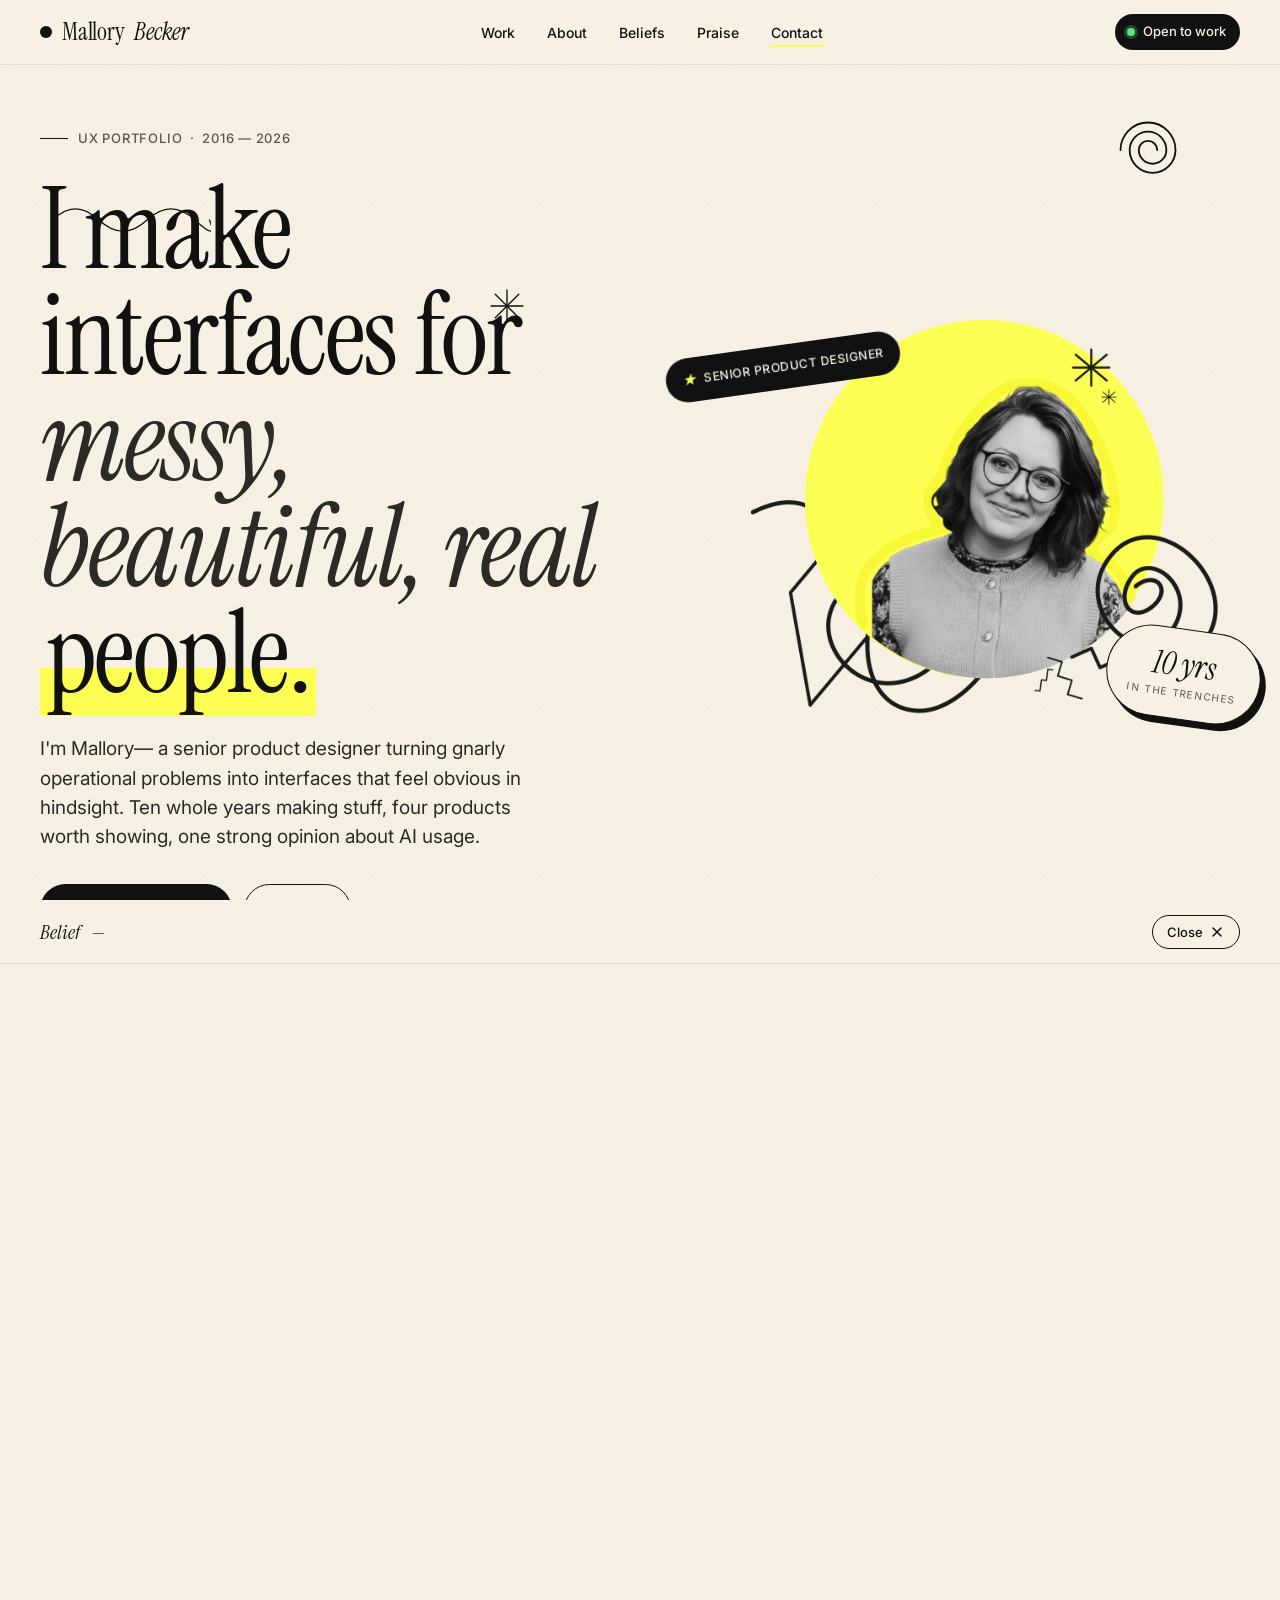
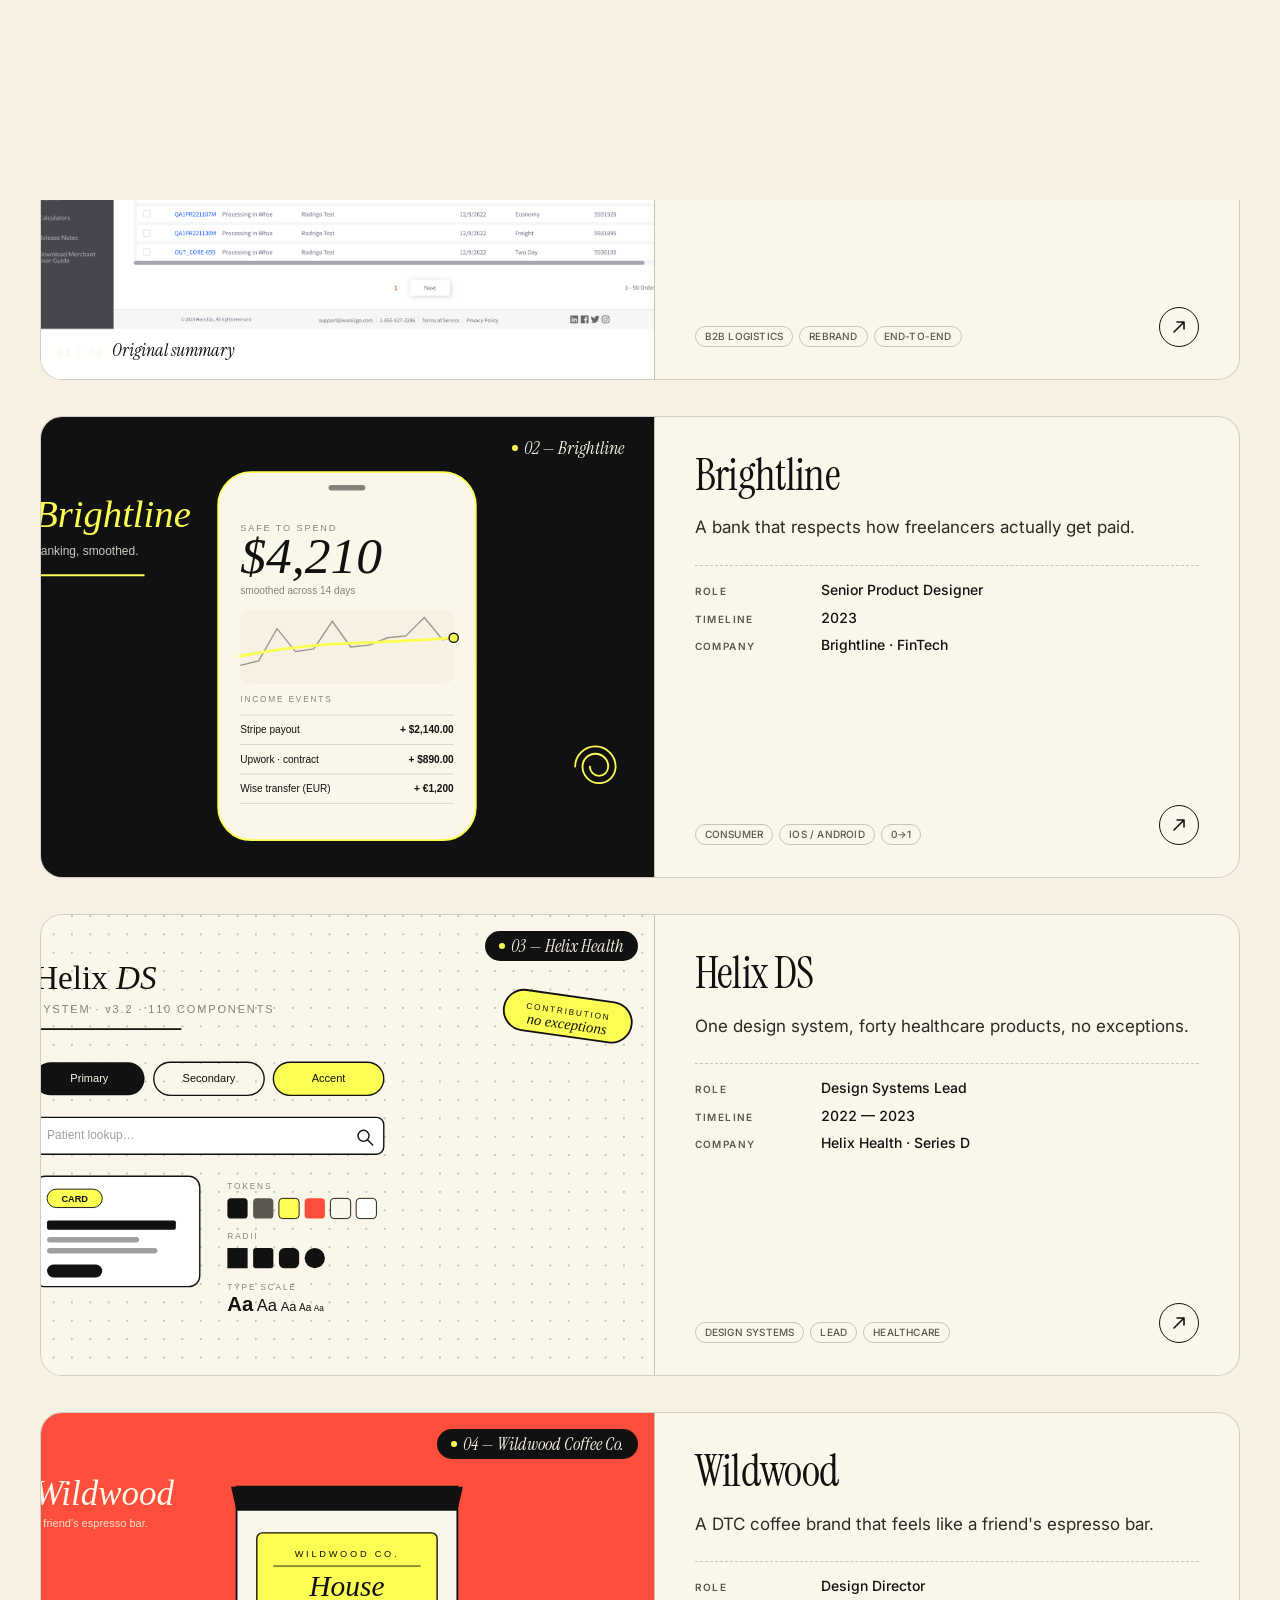
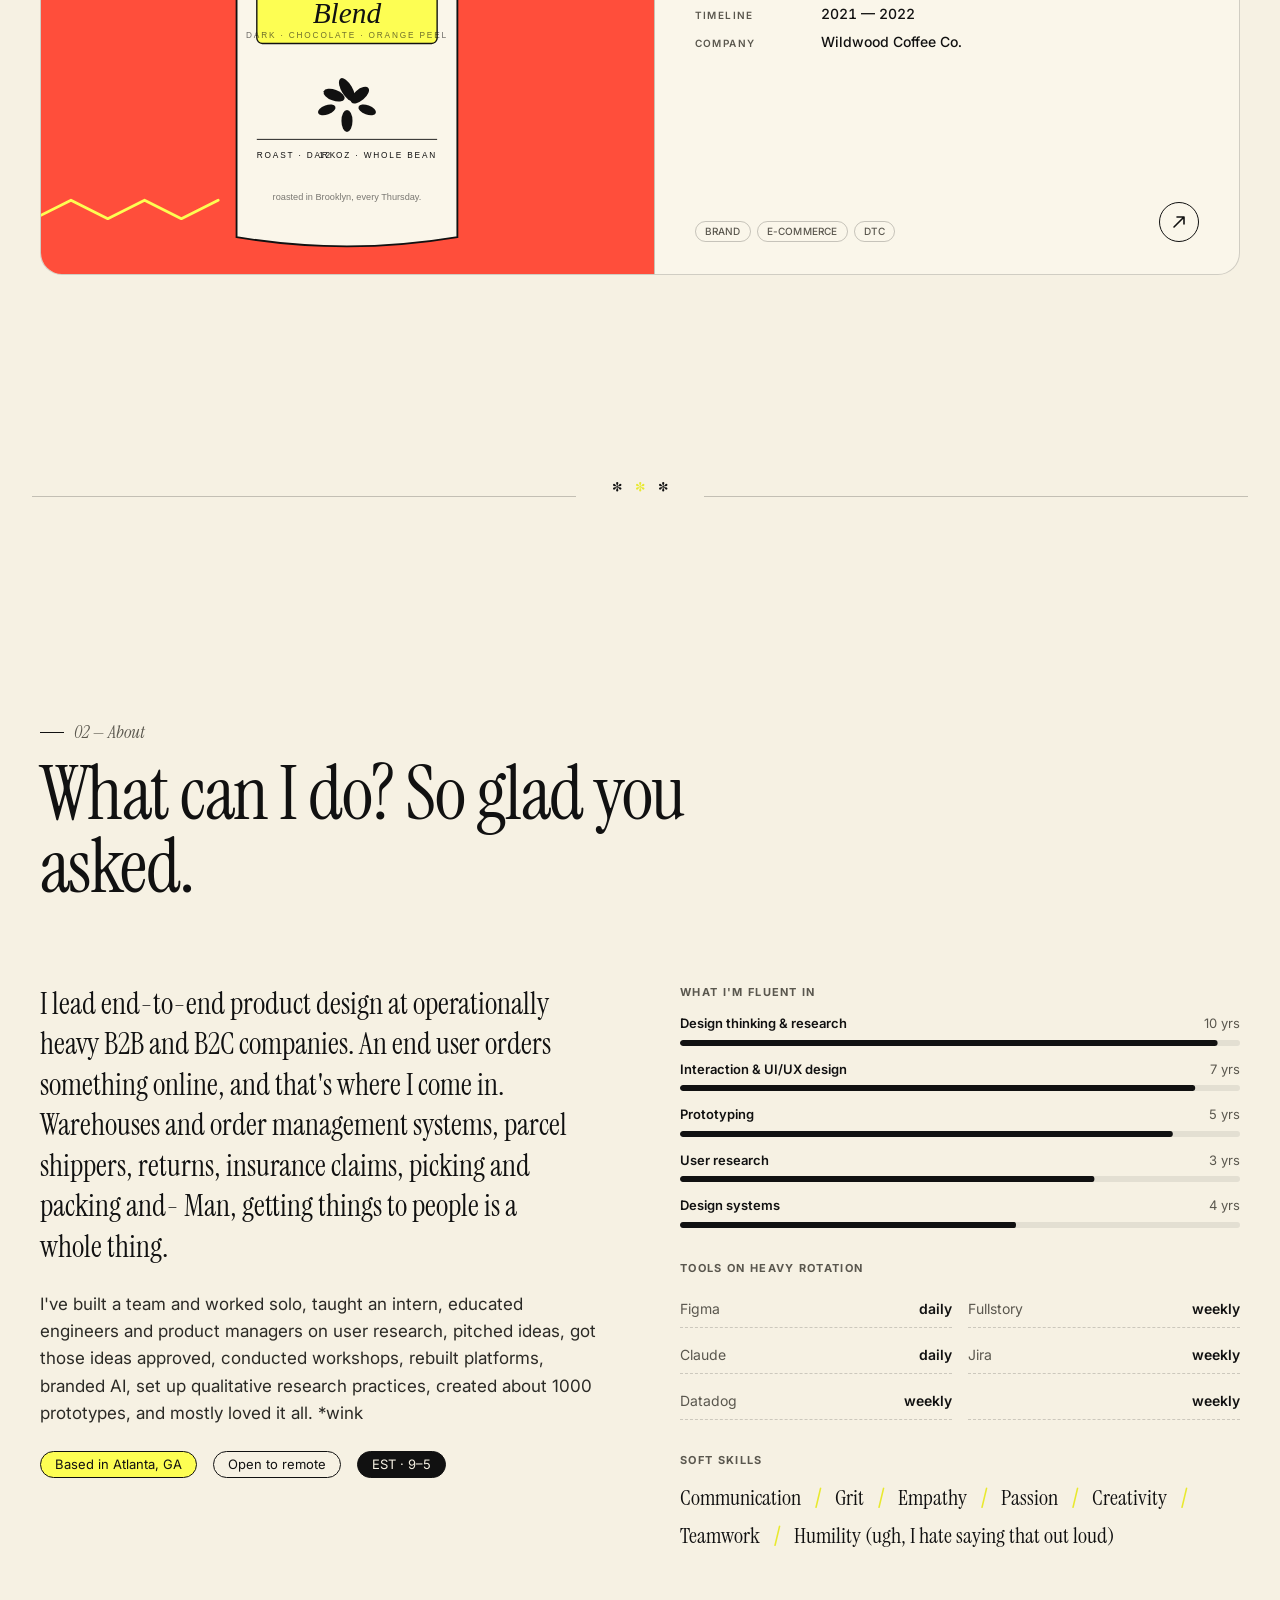
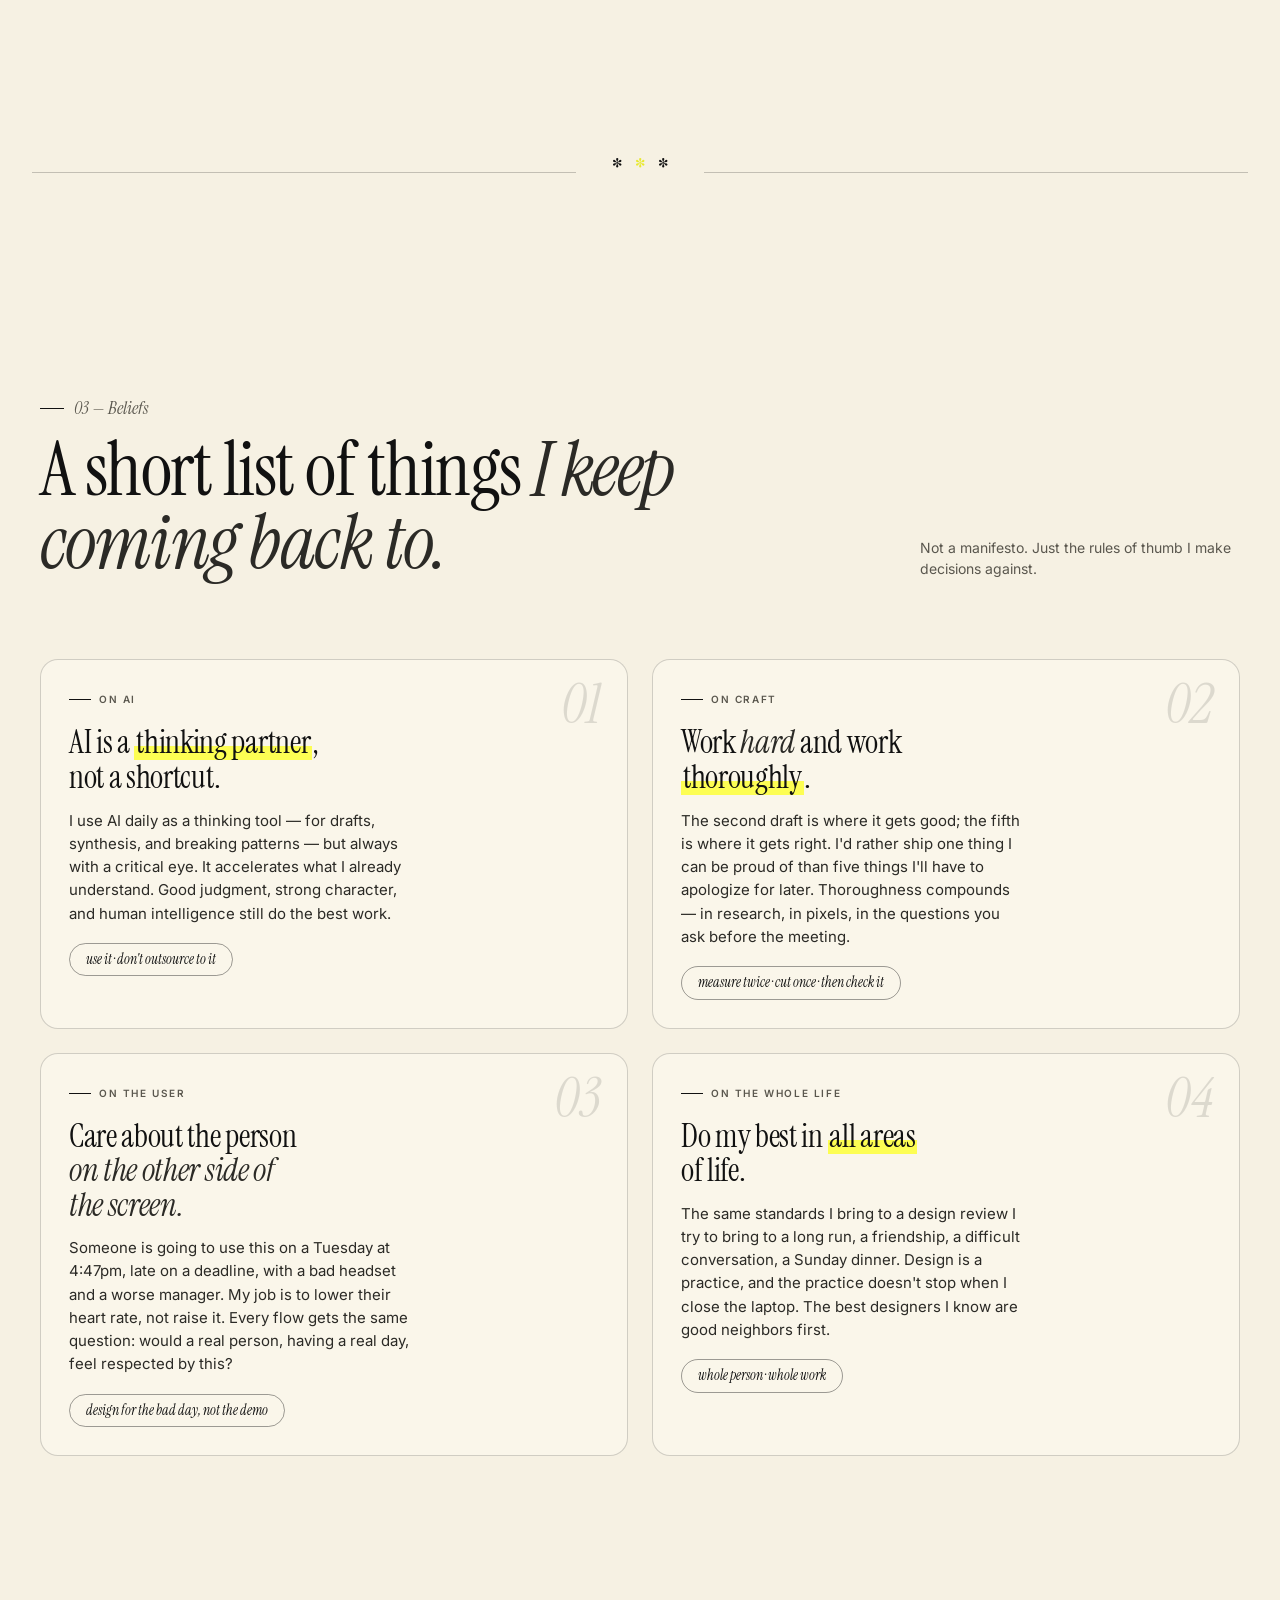
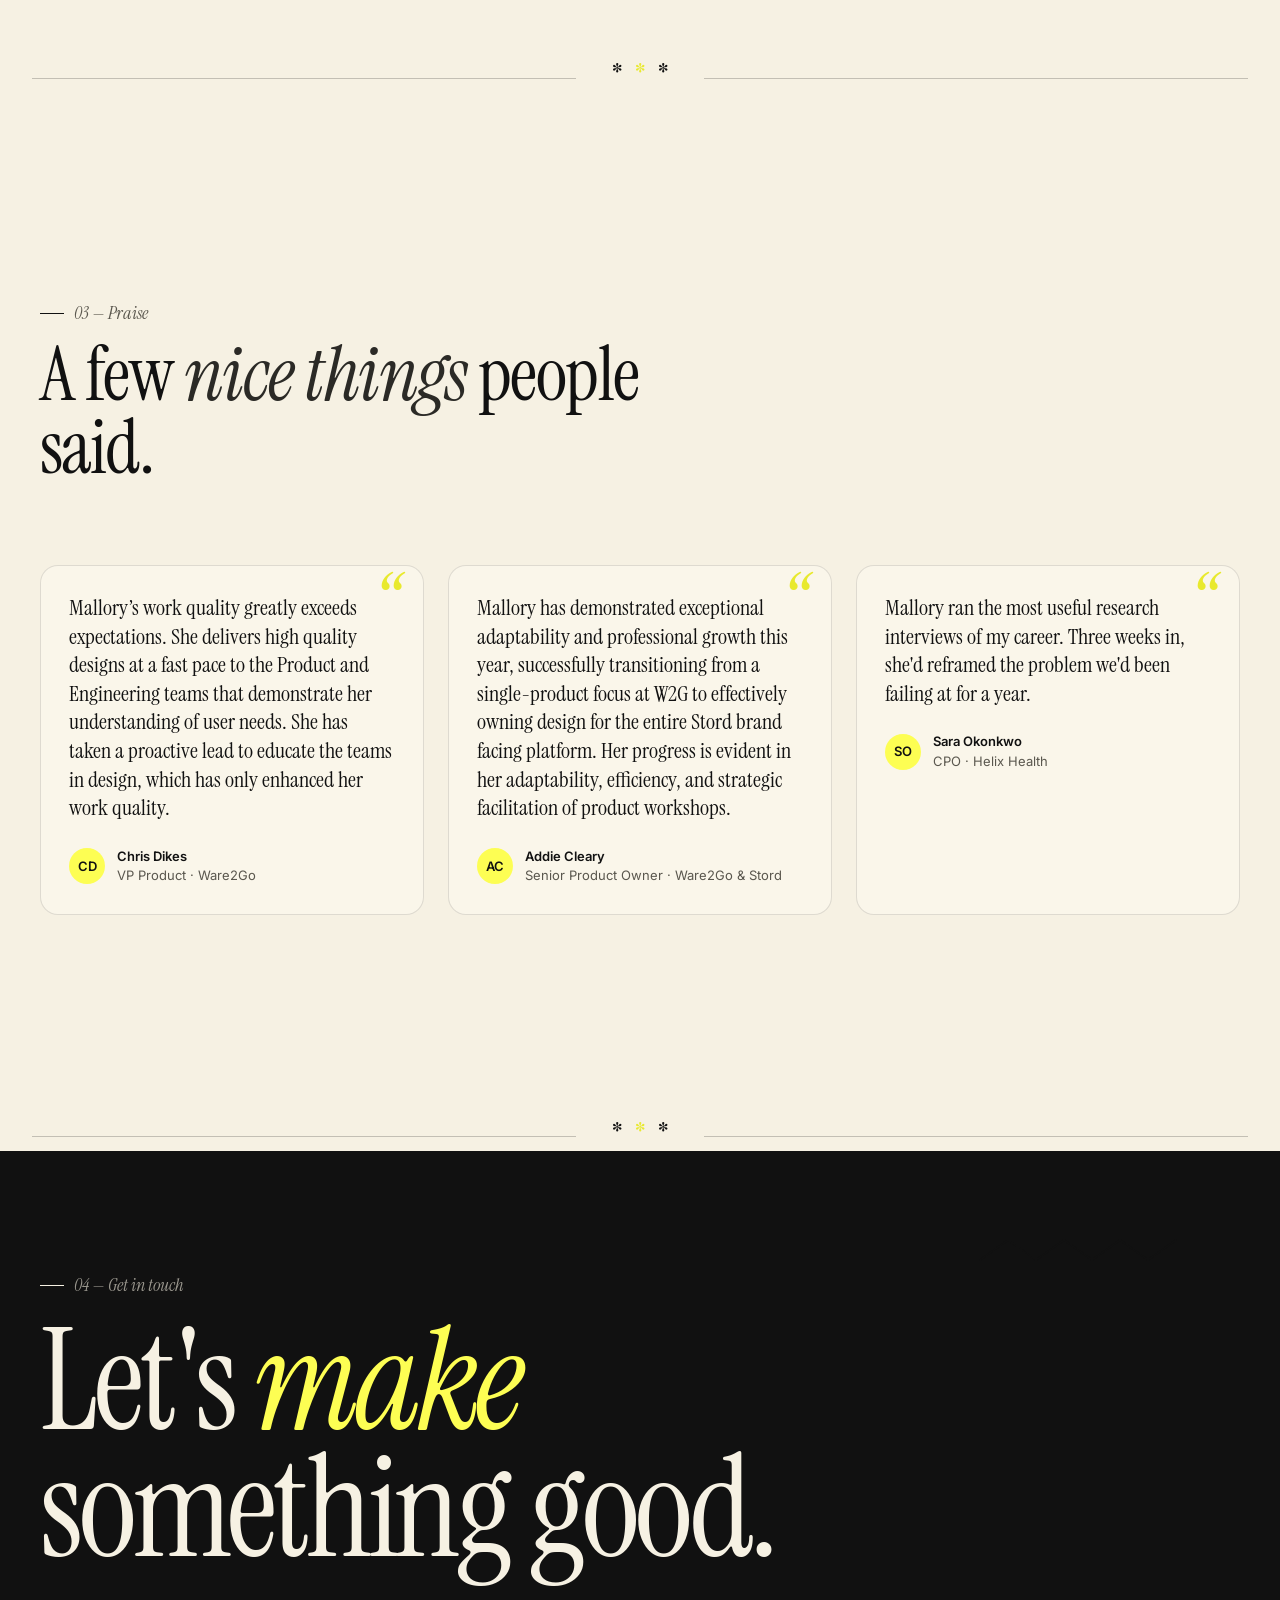
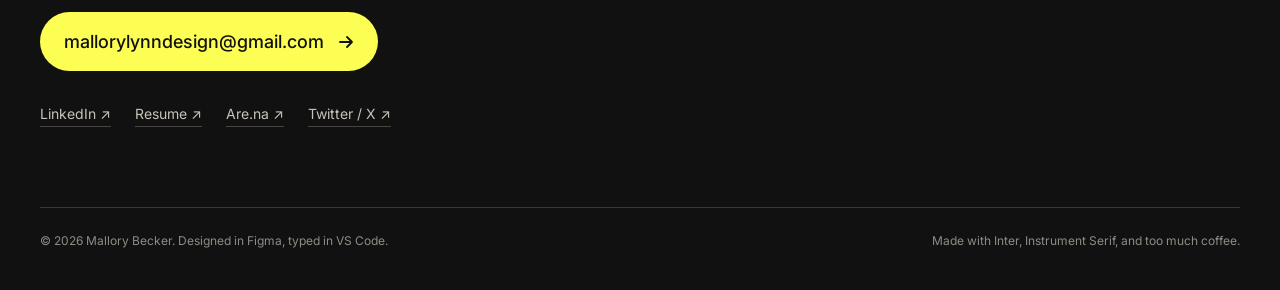
==== Portfolio.html @ 567e2c0f "Add files via upload" ====
<!doctype html>
<html lang="en">
<head>
<meta charset="utf-8" />
<title>Mallory Becker — Senior Product Designer</title>
<meta name="viewport" content="width=device-width, initial-scale=1" />
<link rel="preconnect" href="https://fonts.googleapis.com">
<link rel="preconnect" href="https://fonts.gstatic.com" crossorigin>
<link href="https://fonts.googleapis.com/css2?family=Inter:wght@400;500;600;700&family=Instrument+Serif:ital@0;1&display=swap" rel="stylesheet">
<style>
  :root {
    --ink: #111111;
    --ink-soft: #2b2a26;
    --paper: #f6f1e3;
    --paper-2: #efe9d7;
    --cream: #faf6ea;
    --rule: #1a1a1a;
    --muted: #5a574e;
    --muted-2: #8a8678;
    --pop: #FDFE53;        /* sunshine yellow from portrait */
    --pop-deep: #E8E92E;
    --accent-2: #FF4E3B;   /* tomato — used sparingly */
    --sans: "Inter", system-ui, sans-serif;
    --serif: "Instrument Serif", "Times New Roman", serif;
  }
  * { box-sizing: border-box; }
  html, body { margin: 0; padding: 0; }
  body {
    font-family: var(--sans);
    color: var(--ink);
    background: var(--paper);
    font-size: 16px;
    line-height: 1.5;
    -webkit-font-smoothing: antialiased;
    overflow-x: hidden;
  }
  a { color: inherit; }
  ::selection { background: var(--pop); color: var(--ink); }

  /* ---------- subtle paper grain so the cream doesn't feel flat ---------- */
  body::before {
    content: "";
    position: fixed; inset: 0;
    pointer-events: none;
    z-index: 1;
    opacity: 0.35;
    background-image:
      radial-gradient(rgba(0,0,0,0.04) 1px, transparent 1px),
      radial-gradient(rgba(0,0,0,0.03) 1px, transparent 1px);
    background-size: 3px 3px, 7px 7px;
    background-position: 0 0, 1px 1px;
    mix-blend-mode: multiply;
  }

  .wrap { max-width: 1280px; margin: 0 auto; padding: 0 40px; position: relative; z-index: 2; }
  @media (max-width: 720px) { .wrap { padding: 0 22px; } }

  /* ---------- top nav ---------- */
  .nav {
    position: sticky; top: 0; z-index: 50;
    backdrop-filter: blur(8px);
    -webkit-backdrop-filter: blur(8px);
    background: rgba(246, 241, 227, 0.78);
    border-bottom: 1px solid rgba(17,17,17,0.08);
  }
  .nav .row {
    display: flex; align-items: center; justify-content: space-between;
    height: 64px; gap: 24px;
  }
  .brand {
    font-family: var(--serif);
    font-weight: 400;
    font-size: 24px;
    line-height: 1;
    letter-spacing: -0.01em;
    display: flex; align-items: center; gap: 10px;
    text-decoration: none;
  }
  .brand .bullet {
    width: 12px; height: 12px; border-radius: 50%;
    background: var(--ink);
    display: inline-block;
  }
  .brand i { font-style: italic; color: var(--ink); }

  .nav ul {
    list-style: none; margin: 0; padding: 0;
    display: flex; gap: 28px; align-items: center;
  }
  .nav a.link {
    text-decoration: none;
    font-size: 14px;
    font-weight: 500;
    color: var(--ink);
    position: relative;
    padding: 4px 2px;
  }
  .nav a.link::after {
    content: ""; position: absolute; left: 0; right: 0; bottom: -2px; height: 2px;
    background: var(--pop); transform: scaleX(0); transform-origin: left;
    transition: transform .25s ease;
  }
  .nav a.link:hover::after, .nav a.link.active::after { transform: scaleX(1); }

  .avail {
    display: inline-flex; align-items: center; gap: 8px;
    font-size: 13px; font-weight: 500;
    background: var(--ink); color: var(--paper);
    border-radius: 999px;
    padding: 8px 14px 8px 12px;
    text-decoration: none;
    transition: background .2s;
  }
  .avail:hover { background: var(--accent-2); }
  .avail .dot {
    width: 8px; height: 8px; border-radius: 50%;
    background: #5BE584;
    box-shadow: 0 0 0 3px rgba(91,229,132,0.25);
    animation: pulse 2.4s ease-in-out infinite;
  }
  @keyframes pulse { 50% { box-shadow: 0 0 0 6px rgba(91,229,132,0.0); } }

  /* ---------- hero ---------- */
  .hero { padding: 56px 0 32px; position: relative; }
  .hero .eyebrow {
    font-size: 13px; font-weight: 500; letter-spacing: 0.06em; text-transform: uppercase;
    color: var(--muted); display: inline-flex; align-items: center; gap: 10px;
    margin-bottom: 28px;
  }
  .hero .eyebrow::before {
    content: ""; width: 28px; height: 1px; background: var(--ink);
  }
  .hero-grid {
    display: grid;
    grid-template-columns: 1.15fr 1fr;
    gap: 56px;
    align-items: center;
  }
  @media (max-width: 900px) { .hero-grid { grid-template-columns: 1fr; } }

  .hero h1 {
    font-family: var(--serif);
    font-weight: 400;
    font-size: clamp(56px, 9vw, 132px);
    line-height: 0.92;
    letter-spacing: -0.02em;
    margin: 0 0 28px;
    color: var(--ink);
  }
  .hero h1 .yel {
    background: linear-gradient(180deg, transparent 60%, var(--pop) 60% 92%, transparent 92%);
    padding: 0 0.05em;
  }
  .hero h1 .ital { font-style: italic; color: var(--ink-soft); }

  .hero .lede {
    font-size: 19px; line-height: 1.55; color: var(--ink-soft);
    max-width: 520px; margin: 0 0 32px;
  }
  .hero .lede em { font-family: var(--serif); font-size: 22px; font-style: italic; }

  .hero .ctas { display: flex; gap: 12px; flex-wrap: wrap; }
  .btn {
    appearance: none; border: none; cursor: pointer; text-decoration: none;
    font-family: inherit; font-size: 14px; font-weight: 500;
    padding: 14px 22px; border-radius: 999px;
    display: inline-flex; align-items: center; gap: 10px;
    transition: transform .18s ease, background .18s ease, color .18s ease;
  }
  .btn-primary {
    background: var(--ink); color: var(--paper);
  }
  .btn-primary:hover { background: var(--accent-2); transform: translateY(-1px); }
  .btn-ghost {
    background: transparent; color: var(--ink);
    border: 1px solid var(--ink);
  }
  .btn-ghost:hover { background: var(--ink); color: var(--paper); }
  .btn .arr { transition: transform .2s; }
  .btn:hover .arr { transform: translateX(3px); }

  /* portrait */
  .portrait-wrap {
    position: relative;
    aspect-ratio: 631 / 494;
    justify-self: end;
    width: 100%;
    max-width: 560px;
  }
  .portrait-wrap img {
    width: 100%; height: 100%;
    object-fit: contain;
    display: block;
  }
  .portrait-wrap .badge {
    position: absolute;
    top: 6%; left: -8%;
    background: var(--ink);
    color: var(--paper);
    border-radius: 999px;
    padding: 10px 16px;
    font-size: 12px; font-weight: 500;
    letter-spacing: 0.04em; text-transform: uppercase;
    transform: rotate(-8deg);
    display: flex; align-items: center; gap: 8px;
  }
  .portrait-wrap .badge .x {
    color: var(--pop); font-family: var(--serif); font-style: italic; font-size: 16px;
  }
  .portrait-wrap .stamp {
    position: absolute;
    bottom: 4%; right: -4%;
    background: var(--paper);
    border: 1.5px solid var(--ink);
    border-radius: 999px;
    padding: 18px 22px;
    transform: rotate(8deg);
    text-align: center;
    line-height: 1.1;
    box-shadow: 6px 6px 0 var(--ink);
  }
  .portrait-wrap .stamp .big {
    font-family: var(--serif); font-size: 32px; font-style: italic; display: block;
  }
  .portrait-wrap .stamp .small {
    font-size: 10px; letter-spacing: 0.14em; text-transform: uppercase; color: var(--muted);
  }
  @media (max-width: 900px) {
    .portrait-wrap { max-width: 420px; margin: 0 auto; justify-self: center; }
    .portrait-wrap .badge { left: -2%; }
    .portrait-wrap .stamp { right: 2%; }
  }

  /* ---------- marquee ticker ---------- */
  .ticker {
    background: var(--ink);
    color: var(--paper);
    overflow: hidden;
    border-top: 1px solid var(--ink);
    border-bottom: 1px solid var(--ink);
    margin-top: 56px;
  }
  .ticker .track {
    display: flex; gap: 56px;
    padding: 18px 0;
    white-space: nowrap;
    animation: scroll 38s linear infinite;
    font-family: var(--serif);
    font-size: 32px;
    line-height: 1;
  }
  .ticker .track span { display: inline-flex; align-items: center; gap: 56px; }
  .ticker .track .star { color: var(--pop); font-family: var(--sans); font-size: 22px; }
  .ticker .track em { font-style: italic; color: var(--pop); }
  @keyframes scroll {
    from { transform: translateX(0); }
    to { transform: translateX(-50%); }
  }

  /* ---------- section header ---------- */
  .section { padding: 160px 0; position: relative; }
  @media (max-width: 900px) { .section { padding: 96px 0; } }

  /* ---------- section divider ---------- */
  .sec-divider {
    position: relative;
    margin: 48px auto;
    padding: 0 32px;
    max-width: 1280px;
    display: flex;
    align-items: center;
    gap: 24px;
    color: var(--ink);
  }
  .sec-divider::before,
  .sec-divider::after {
    content: "";
    flex: 1;
    height: 1px;
    background: rgba(17,17,17,0.22);
  }
  .sec-divider .ornament {
    font-family: var(--serif);
    font-size: 28px;
    line-height: 1;
    color: var(--ink);
    transform: translateY(-2px);
    letter-spacing: 0.4em;
    padding-left: 0.4em; /* visually balance letter-spacing */
    user-select: none;
  }
  .sec-divider .ornament i { color: var(--pop-deep, var(--ink)); font-style: normal; }
  @media (max-width: 900px) {
    .sec-divider { padding: 0 20px; gap: 16px; }
    .sec-divider .ornament { font-size: 22px; }
  }
  .sec-head {
    display: flex; justify-content: space-between; align-items: flex-end;
    gap: 32px; margin-bottom: 80px;
  }
  @media (max-width: 900px) { .sec-head { margin-bottom: 56px; } }
  .sec-head .index {
    font-family: var(--serif); font-style: italic;
    font-size: 18px; color: var(--muted);
    display: flex; align-items: center; gap: 10px;
  }
  .sec-head .index::before {
    content: ""; width: 24px; height: 1px; background: var(--ink);
  }
  .sec-head h2 {
    font-family: var(--serif); font-weight: 400;
    font-size: clamp(40px, 6vw, 76px); line-height: 0.96;
    letter-spacing: -0.02em; margin: 12px 0 0; max-width: 720px;
  }
  .sec-head h2 i { color: var(--ink-soft); }
  .sec-head .right { color: var(--muted); max-width: 320px; font-size: 14px; }

  /* ---------- projects list (full-width horizontal cards) ---------- */
  .projects {
    display: flex;
    flex-direction: column;
    gap: 36px;
  }
  .project {
    position: relative;
    display: grid;
    grid-template-columns: minmax(0, 1.05fr) minmax(0, 1fr);
    background: var(--cream);
    border: 1px solid rgba(17,17,17,0.18);
    border-radius: 22px;
    overflow: hidden;
    cursor: pointer;
    transition: transform .35s cubic-bezier(.2,.7,.2,1), box-shadow .35s, border-color .25s;
  }
  @media (max-width: 900px) {
    .projects { gap: 24px; }
    .project { grid-template-columns: 1fr; }
  }
  .project:hover {
    transform: translateY(-4px);
    border-color: var(--ink);
    box-shadow: 8px 12px 0 var(--ink);
  }

  .project .hero-wrap {
    position: relative;
    aspect-ratio: 4 / 3;
    overflow: hidden;
    border-right: 1px solid rgba(17,17,17,0.18);
    background: var(--paper-2);
  }
  @media (max-width: 900px) {
    .project .hero-wrap {
      aspect-ratio: 16 / 10;
      border-right: 0;
      border-bottom: 1px solid rgba(17,17,17,0.18);
    }
  }
  .project .hero-wrap img {
    width: 100%; height: 100%;
    object-fit: cover;
    display: block;
    transition: transform .6s cubic-bezier(.2,.7,.2,1);
  }
  .project:hover .hero-wrap img { transform: scale(1.04); }

  /* logo chip sits on the hero, top-left */
  .project .logo-chip {
    position: absolute;
    top: 16px; left: 16px;
    background: var(--paper);
    border: 1px solid var(--ink);
    border-radius: 8px;
    width: 56px; height: 56px;
    display: flex; align-items: center; justify-content: center;
    padding: 6px;
    box-shadow: 3px 3px 0 var(--ink);
  }
  .project .logo-chip img {
    width: 100%; height: 100%;
    object-fit: contain;
    display: block;
  }

  /* project number ribbon, top-right of hero */
  .project .num-ribbon {
    position: absolute;
    top: 16px; right: 16px;
    background: var(--ink);
    color: var(--paper);
    border-radius: 999px;
    padding: 6px 14px;
    font-family: var(--serif);
    font-style: italic;
    font-size: 18px;
    line-height: 1;
    display: flex; align-items: center; gap: 6px;
  }
  .project .num-ribbon::before {
    content: ""; width: 6px; height: 6px; border-radius: 50%;
    background: var(--pop);
  }

  .project .body {
    padding: 36px 40px 32px;
    display: flex; flex-direction: column;
    gap: 18px;
  }
  @media (max-width: 900px) {
    .project .body { padding: 28px 26px 26px; }
  }
  .project .title {
    font-family: var(--serif);
    font-weight: 400;
    font-size: clamp(34px, 3.4vw, 52px);
    line-height: 1.02;
    letter-spacing: -0.015em;
    margin: 0;
    text-wrap: balance;
  }
  .project .sub {
    font-size: 17px;
    line-height: 1.5;
    color: var(--ink-soft);
    margin: 0;
    max-width: 46ch;
  }
  .project .meta-list {
    list-style: none;
    margin: 6px 0 0;
    padding: 14px 0 0;
    border-top: 1px dashed rgba(17,17,17,0.22);
    display: grid;
    grid-template-columns: 1fr;
    gap: 8px;
  }
  .project .meta-list li {
    display: grid;
    grid-template-columns: 110px 1fr;
    align-items: baseline;
    gap: 16px;
    font-size: 14px;
    line-height: 1.4;
  }
  .project .meta-list li .lbl {
    font-size: 10px;
    text-transform: uppercase;
    letter-spacing: 0.14em;
    color: var(--muted);
    font-weight: 600;
  }
  .project .meta-list li .val {
    color: var(--ink);
    font-weight: 500;
    font-variant-numeric: tabular-nums;
  }

  .project .tags {
    display: flex; gap: 6px; flex-wrap: wrap;
    margin-top: 4px;
  }
  .project .tag {
    font-size: 10px;
    padding: 3px 9px;
    border-radius: 999px;
    border: 1px solid rgba(17,17,17,0.22);
    color: var(--muted);
    background: transparent;
    line-height: 1.3;
    letter-spacing: 0.02em;
    text-transform: uppercase;
    font-weight: 500;
  }

  .project .foot {
    display: flex; justify-content: space-between; align-items: flex-end;
    margin-top: auto;
    padding-top: 18px;
    gap: 18px;
  }
  .project .view-cta {
    font-size: 13px;
    font-weight: 500;
    display: inline-flex; align-items: center; gap: 8px;
  }
  .project .view-cta::after {
    content: "→";
    transition: transform .25s ease;
  }
  .project:hover .view-cta::after { transform: translateX(4px); }
  .project .arrow {
    width: 40px; height: 40px; border-radius: 50%;
    border: 1px solid var(--ink);
    display: flex; align-items: center; justify-content: center;
    transition: transform .3s ease, background .25s, color .25s;
    color: var(--ink);
  }
  .project:hover .arrow { transform: rotate(-45deg); background: var(--ink); color: var(--paper); }

  /* ---------- project card story slideshow ---------- */
  .proj-slideshow {
    position: absolute; inset: 0;
    overflow: hidden;
    background: #ffffff;
    isolation: isolate;
  }
  .proj-slideshow .slide {
    position: absolute; inset: 0;
    background: #ffffff;
    display: flex; align-items: flex-start; justify-content: center;
    opacity: 0;
    visibility: hidden;
    z-index: 1;
    will-change: transform, opacity;
  }
  .proj-slideshow .slide img {
    width: 100%; height: 100%;
    object-fit: cover;
    object-position: top center;
    display: block;
    pointer-events: none;
  }
  .proj-slideshow .slide.research img,
  .proj-slideshow .slide.ideation img {
    object-fit: contain;
    object-position: center;
    background: var(--paper);
    padding: 8px;
  }
  .proj-slideshow .slide.active {
    opacity: 1; visibility: visible; z-index: 2;
  }
  .proj-slideshow .slide.leaving {
    opacity: 1; visibility: visible; z-index: 1;
  }

  /* INCOMING transitions */
  @keyframes ps-push-left-in   { from { transform: translateX(100%); }  to { transform: translateX(0); } }
  @keyframes ps-push-left-out  { from { transform: translateX(0); }     to { transform: translateX(-22%); opacity: 0; } }

  @keyframes ps-zoom-rotate-in  { from { transform: scale(1.35) rotate(-3deg); opacity: 0; } 60% { opacity: 1; } to { transform: scale(1) rotate(0); opacity: 1; } }
  @keyframes ps-zoom-rotate-out { from { transform: scale(1); opacity: 1; }  to { transform: scale(0.85); opacity: 0; } }

  @keyframes ps-slide-up-in    { from { transform: translateY(100%); } to { transform: translateY(0); } }
  @keyframes ps-slide-up-out   { from { transform: translateY(0); }    to { transform: translateY(-14%); opacity: 0; } }

  @keyframes ps-scale-pop-in   { 0% { transform: scale(0.5); opacity: 0; } 60% { transform: scale(1.04); opacity: 1; } 100% { transform: scale(1); opacity: 1; } }
  @keyframes ps-scale-pop-out  { from { transform: scale(1); opacity: 1; } to { transform: scale(1.08); opacity: 0; } }

  @keyframes ps-reveal-in {
    0%   { clip-path: inset(100% 0 0 0); transform: scale(1.06); }
    100% { clip-path: inset(0 0 0 0);     transform: scale(1); }
  }
  @keyframes ps-reveal-out { from { opacity: 1; transform: scale(1); } to { opacity: 0; transform: scale(0.96); } }

  .proj-slideshow .slide.active.t-push-left   { animation: ps-push-left-in   .65s cubic-bezier(.2,.7,.2,1) both; }
  .proj-slideshow .slide.leaving.t-push-left  { animation: ps-push-left-out  .65s cubic-bezier(.2,.7,.2,1) both; }

  .proj-slideshow .slide.active.t-zoom-rotate  { animation: ps-zoom-rotate-in  .75s cubic-bezier(.2,.7,.2,1) both; }
  .proj-slideshow .slide.leaving.t-zoom-rotate { animation: ps-zoom-rotate-out .55s ease-in both; }

  .proj-slideshow .slide.active.t-slide-up   { animation: ps-slide-up-in   .60s cubic-bezier(.2,.7,.2,1) both; }
  .proj-slideshow .slide.leaving.t-slide-up  { animation: ps-slide-up-out  .60s cubic-bezier(.2,.7,.2,1) both; }

  .proj-slideshow .slide.active.t-scale-pop   { animation: ps-scale-pop-in   .70s cubic-bezier(.34,1.56,.64,1) both; }
  .proj-slideshow .slide.leaving.t-scale-pop  { animation: ps-scale-pop-out  .45s ease-in both; }

  .proj-slideshow .slide.active.t-reveal   { animation: ps-reveal-in   .80s cubic-bezier(.2,.7,.2,1) both; }
  .proj-slideshow .slide.leaving.t-reveal  { animation: ps-reveal-out  .50s ease-in both; }

  /* yellow flash overlay (used for "ideation" slide entry) */
  .proj-slideshow .flash {
    position: absolute; inset: 0;
    background: var(--pop);
    z-index: 10;
    opacity: 0;
    pointer-events: none;
    transform-origin: left center;
  }
  @keyframes ps-flash-yellow {
    0%   { transform: scaleX(0); opacity: 1; }
    45%  { transform: scaleX(1); opacity: 1; }
    55%  { transform: scaleX(1); opacity: 1; transform-origin: right center; }
    100% { transform: scaleX(0); opacity: 1; transform-origin: right center; }
  }
  .proj-slideshow.flashing .flash {
    animation: ps-flash-yellow .85s cubic-bezier(.7,0,.3,1) both;
  }

  /* phase pill (lives in the hero-wrap, on top of slides) */
  .proj-slideshow .phase-pill {
    position: absolute;
    top: 16px; left: 16px;
    z-index: 20;
    display: inline-flex; align-items: center; gap: 8px;
    background: var(--ink); color: var(--paper);
    border: 1px solid var(--ink);
    border-radius: 999px;
    padding: 6px 12px 6px 10px;
    font-size: 10px; font-weight: 600;
    letter-spacing: 0.18em; text-transform: uppercase;
    font-family: var(--sans);
    transition: background .35s ease, color .35s ease, border-color .35s ease;
    box-shadow: 2px 2px 0 rgba(17,17,17,0.18);
  }
  .proj-slideshow .phase-pill .dot {
    width: 7px; height: 7px; border-radius: 50%;
    background: var(--pop);
    box-shadow: 0 0 0 2px rgba(253,254,83,0.25);
  }
  .proj-slideshow[data-phase="Before"]   .phase-pill { background: #2b2a26; color: #fdfae6; }
  .proj-slideshow[data-phase="Before"]   .phase-pill .dot { background: #FF6B5B; box-shadow: 0 0 0 2px rgba(255,107,91,0.25); }
  .proj-slideshow[data-phase="Research"] .phase-pill { background: var(--paper); color: var(--ink); border-color: var(--ink); }
  .proj-slideshow[data-phase="Research"] .phase-pill .dot { background: var(--ink); box-shadow: 0 0 0 2px rgba(17,17,17,0.12); }
  .proj-slideshow[data-phase="Ideation"] .phase-pill { background: var(--pop); color: var(--ink); border-color: var(--ink); }
  .proj-slideshow[data-phase="Ideation"] .phase-pill .dot { background: var(--ink); box-shadow: 0 0 0 2px rgba(17,17,17,0.15); }
  .proj-slideshow[data-phase="After"]    .phase-pill { background: var(--ink); color: var(--paper); }
  .proj-slideshow[data-phase="After"]    .phase-pill .dot { background: var(--pop); box-shadow: 0 0 0 2px rgba(253,254,83,0.3); }

  /* slide caption — small, ephemeral */
  .proj-slideshow .caption {
    position: absolute;
    left: 16px; right: 16px; bottom: 18px;
    z-index: 20;
    color: var(--paper);
    font-family: var(--serif);
    font-style: italic;
    font-size: 18px;
    line-height: 1.1;
    text-shadow: 0 1px 2px rgba(0,0,0,0.4), 0 0 18px rgba(0,0,0,0.35);
    display: inline-flex; align-items: baseline; gap: 8px;
    pointer-events: none;
    opacity: 0;
    transform: translateY(6px);
    animation: ps-caption .6s ease .12s forwards;
  }
  .proj-slideshow .caption .idx {
    font-family: var(--sans);
    font-style: normal;
    font-size: 10px;
    font-weight: 600;
    letter-spacing: 0.18em;
    color: rgba(246,241,227,0.7);
    font-variant-numeric: tabular-nums;
  }
  @keyframes ps-caption {
    from { opacity: 0; transform: translateY(6px); }
    to   { opacity: 1; transform: translateY(0); }
  }
  .proj-slideshow .slide.research ~ .caption,
  .proj-slideshow .slide.ideation ~ .caption {
    color: var(--ink);
    text-shadow: none;
  }
  .proj-slideshow[data-phase="Research"] .caption,
  .proj-slideshow[data-phase="Ideation"] .caption {
    color: var(--ink);
    text-shadow: 0 0 8px rgba(246,241,227,0.7);
  }
  .proj-slideshow[data-phase="Research"] .caption .idx,
  .proj-slideshow[data-phase="Ideation"] .caption .idx {
    color: var(--muted);
  }

  /* segmented progress bar at the bottom */
  .proj-slideshow .progress {
    position: absolute; left: 0; right: 0; bottom: 0;
    height: 3px;
    display: flex;
    gap: 3px;
    padding: 0 6px 6px;
    z-index: 25;
  }
  .proj-slideshow .progress span {
    flex: 1;
    background: rgba(255,255,255,0.35);
    border-radius: 999px;
    overflow: hidden;
    position: relative;
    backdrop-filter: blur(2px);
  }
  .proj-slideshow .progress span::after {
    content: "";
    position: absolute; inset: 0;
    background: var(--pop);
    transform-origin: left center;
    transform: scaleX(0);
  }
  .proj-slideshow .progress span.done::after { transform: scaleX(1); }
  .proj-slideshow .progress span.active::after {
    animation: ps-prog 2500ms linear forwards;
  }
  @keyframes ps-prog { from { transform: scaleX(0); } to { transform: scaleX(1); } }

  /* nudge old num-ribbon out of the way when slideshow is present */
  .proj-slideshow + .num-ribbon { z-index: 25; }


  /* ---------- about ---------- */
  .about {
    display: grid; grid-template-columns: 1fr 1fr; gap: 80px; align-items: start;
  }
  @media (max-width: 900px) { .about { grid-template-columns: 1fr; gap: 40px; } }
  .about p {
    font-family: var(--serif);
    font-size: clamp(22px, 2.4vw, 30px);
    line-height: 1.35;
    color: var(--ink);
    margin: 0 0 24px;
    text-wrap: pretty;
  }
  .about p .hl {
    background: var(--pop);
    padding: 0 0.15em;
    box-decoration-break: clone;
  }
  .about .col-right {
    font-size: 14px;
  }
  .about .col-right h4 {
    font-size: 11px; text-transform: uppercase; letter-spacing: 0.12em;
    color: var(--muted); margin: 0 0 14px;
  }
  .about .col-right ul {
    list-style: none; padding: 0; margin: 0 0 32px;
    display: grid; grid-template-columns: 1fr 1fr; gap: 8px 16px;
  }
  .about .col-right li {
    display: flex; gap: 8px; align-items: baseline;
    border-bottom: 1px dashed rgba(17,17,17,0.18);
    padding: 8px 0;
    font-size: 14px;
  }
  .about .col-right li b { font-weight: 600; margin-left: auto; color: var(--ink); font-variant-numeric: tabular-nums; }
  .about .col-right li span { color: var(--muted); }

  .clients {
    display: flex; flex-wrap: wrap; gap: 8px 14px;
    margin-top: 8px;
  }
  .clients span {
    font-family: var(--serif); font-size: 22px; line-height: 1;
    padding: 4px 0;
  }
  .clients .sep { color: var(--pop-deep); font-weight: 700; }

  /* ---------- quotes ---------- */
  .quotes { display: grid; grid-template-columns: repeat(3, 1fr); gap: 24px; }
  @media (max-width: 900px) { .quotes { grid-template-columns: 1fr; } }
  .quote {
    background: var(--cream);
    border: 1px solid rgba(17,17,17,0.12);
    border-radius: 18px;
    padding: 28px;
    position: relative;
  }
  .quote .mark {
    font-family: var(--serif); font-style: italic;
    font-size: 80px; line-height: 0.6;
    color: var(--pop-deep);
    position: absolute; top: 18px; right: 22px;
  }
  .quote blockquote {
    font-family: var(--serif); font-size: 22px; line-height: 1.3;
    margin: 0 0 24px;
    text-wrap: pretty;
  }
  .quote .who {
    display: flex; align-items: center; gap: 12px;
    font-size: 13px;
  }
  .quote .who .avatar {
    width: 36px; height: 36px; border-radius: 50%;
    display: flex; align-items: center; justify-content: center;
    font-weight: 600; color: var(--ink);
    background: var(--pop);
    font-size: 13px;
  }
  .quote .who .name { font-weight: 600; }
  .quote .who .role { color: var(--muted); }

  /* ---------- contact ---------- */
  .contact {
    border-top: 1px solid var(--ink);
    background: var(--ink);
    color: var(--paper);
    padding: 120px 0 40px;
    position: relative;
    overflow: hidden;
  }
  .contact h2 {
    font-family: var(--serif); font-weight: 400;
    font-size: clamp(56px, 11vw, 180px);
    line-height: 0.9; letter-spacing: -0.03em;
    margin: 0 0 40px;
  }
  .contact h2 i { color: var(--pop); }
  .contact .email {
    display: inline-flex; align-items: center; gap: 14px;
    background: var(--pop); color: var(--ink);
    padding: 16px 24px; border-radius: 999px;
    font-size: 18px; font-weight: 500;
    text-decoration: none;
    transition: transform .2s;
  }
  .contact .email:hover { transform: translateY(-2px); }
  .contact .socials {
    display: flex; gap: 24px; margin-top: 32px;
    font-size: 14px;
  }
  .contact .socials a {
    color: var(--paper); text-decoration: none;
    opacity: 0.8; transition: opacity .2s;
    border-bottom: 1px solid rgba(246,241,227,0.3);
    padding-bottom: 2px;
  }
  .contact .socials a:hover { opacity: 1; border-bottom-color: var(--pop); }
  .contact .foot {
    margin-top: 80px;
    border-top: 1px solid rgba(246,241,227,0.18);
    padding-top: 24px;
    display: flex; justify-content: space-between;
    font-size: 12px; color: rgba(246,241,227,0.55);
    flex-wrap: wrap; gap: 12px;
  }

  /* ---------- doodle SVG accents ---------- */
  .doodle {
    position: absolute;
    pointer-events: none;
    z-index: 0;
  }
  .doodle path, .doodle line, .doodle polyline, .doodle circle {
    stroke: var(--ink);
    fill: none;
    stroke-width: 1.6;
    stroke-linecap: round;
    stroke-linejoin: round;
  }
  .doodle.thick path { stroke-width: 2; }

  /* ---------- project detail overlay ---------- */
  .overlay {
    position: fixed; inset: 0;
    background: var(--paper);
    z-index: 100;
    transform: translateY(100%);
    transition: transform .55s cubic-bezier(.2,.85,.25,1);
    overflow-y: auto;
    display: flex; flex-direction: column;
  }
  .overlay.open { transform: translateY(0); }
  .overlay-bar {
    position: sticky; top: 0;
    display: flex; justify-content: space-between; align-items: center;
    padding: 16px 40px; height: 64px;
    background: rgba(246,241,227,0.85);
    backdrop-filter: blur(8px);
    border-bottom: 1px solid rgba(17,17,17,0.1);
    z-index: 2;
  }
  .overlay-bar .crumb { font-family: var(--serif); font-style: italic; font-size: 20px; }
  .overlay-bar .crumb b { font-style: normal; font-weight: 400; margin-left: 8px; }
  .overlay-bar .close {
    appearance: none; border: 1px solid var(--ink); background: transparent;
    padding: 8px 16px 8px 14px; border-radius: 999px;
    font: 500 13px var(--sans); cursor: pointer;
    display: flex; align-items: center; gap: 8px;
    color: var(--ink);
  }
  .overlay-bar .close:hover { background: var(--ink); color: var(--paper); }

  .detail { padding: 56px 40px 96px; }
  .detail-hero {
    display: grid; grid-template-columns: 1.2fr 1fr; gap: 56px;
    align-items: end; margin-bottom: 56px;
  }
  @media (max-width: 900px) {
    .detail { padding: 40px 22px 64px; }
    .overlay-bar { padding: 12px 22px; }
    .detail-hero { grid-template-columns: 1fr; gap: 28px; }
  }
  .detail-hero h1 {
    font-family: var(--serif); font-weight: 400;
    font-size: clamp(44px, 7vw, 96px);
    line-height: 0.95; letter-spacing: -0.02em;
    margin: 0;
  }
  .detail-hero h1 i { color: var(--ink-soft); }
  .detail-hero .tagline {
    font-size: 18px; color: var(--ink-soft); margin: 24px 0 0;
    max-width: 560px;
  }
  .detail-meta {
    display: grid; grid-template-columns: repeat(2, 1fr); gap: 16px 32px;
  }
  .detail-meta dt { font-size: 11px; text-transform: uppercase; letter-spacing: 0.1em; color: var(--muted); margin-bottom: 4px; }
  .detail-meta dd { margin: 0 0 16px; font-size: 15px; font-weight: 500; }
  .detail-meta .full { grid-column: 1 / -1; }

  /* ---------- embedded "theater" slideshow inside case detail ---------- */
  .detail-slideshow {
    position: relative;
    width: 100%;
    aspect-ratio: 16 / 9;
    background: #0e0d0b;
    border-radius: 16px;
    overflow: hidden;
    margin: 16px 0 64px;
    isolation: isolate;
    color: var(--paper);
    box-shadow: 0 30px 60px -28px rgba(0,0,0,0.35), 0 8px 18px -10px rgba(0,0,0,0.18);
  }
  @media (max-width: 900px) {
    .detail-slideshow { aspect-ratio: 4 / 3; margin: 8px 0 48px; border-radius: 12px; }
  }
  .detail-slideshow::before {
    content: "";
    position: absolute; inset: 0;
    background:
      radial-gradient(ellipse at center, transparent 30%, rgba(0,0,0,0.55) 100%),
      radial-gradient(rgba(246,241,227,0.04) 1px, transparent 1px);
    background-size: auto, 22px 22px;
    pointer-events: none;
    z-index: 0;
  }
  .detail-slideshow .ds-frame {
    position: absolute;
    inset: 56px 56px 200px 56px;
    display: flex; align-items: center; justify-content: center;
    z-index: 1;
  }
  @media (max-width: 900px) {
    .detail-slideshow .ds-frame { inset: 48px 24px 200px 24px; }
  }
  .detail-slideshow .ds-slide {
    position: absolute; inset: 0;
    display: flex; align-items: center; justify-content: center;
    opacity: 0; visibility: hidden;
    will-change: transform, opacity, clip-path;
  }
  .detail-slideshow .ds-slide img {
    max-width: 100%; max-height: 100%;
    object-fit: contain;
    display: block;
    border-radius: 6px;
    background: #fff;
    box-shadow:
      0 26px 50px -20px rgba(0,0,0,0.55),
      0 10px 20px -10px rgba(0,0,0,0.35),
      0 0 0 1px rgba(246,241,227,0.06);
  }
  .detail-slideshow .ds-slide.research img,
  .detail-slideshow .ds-slide.ideation img {
    background: var(--paper);
    padding: 10px;
  }
  .detail-slideshow .ds-slide.active  { opacity: 1; visibility: visible; z-index: 2; }
  .detail-slideshow .ds-slide.leaving { opacity: 1; visibility: visible; z-index: 1; }

  /* reuse the keyframes from the standalone story page, prefixed ds- */
  @keyframes ds-push-left-in   { from { transform: translateX(8%); opacity: 0; }  to { transform: translateX(0); opacity: 1; } }
  @keyframes ds-push-left-out  { from { transform: translateX(0); opacity: 1; }   to { transform: translateX(-8%); opacity: 0; } }
  @keyframes ds-zoom-rotate-in  { from { transform: scale(1.18) rotate(-2deg); opacity: 0; } 60% { opacity: 1; } to { transform: scale(1) rotate(0); opacity: 1; } }
  @keyframes ds-zoom-rotate-out { from { transform: scale(1); opacity: 1; } to { transform: scale(0.88); opacity: 0; } }
  @keyframes ds-slide-up-in    { from { transform: translateY(10%); opacity: 0; } to { transform: translateY(0); opacity: 1; } }
  @keyframes ds-slide-up-out   { from { transform: translateY(0); opacity: 1; }   to { transform: translateY(-6%); opacity: 0; } }
  @keyframes ds-scale-pop-in   { 0% { transform: scale(0.6); opacity: 0; } 65% { transform: scale(1.04); opacity: 1; } 100% { transform: scale(1); opacity: 1; } }
  @keyframes ds-scale-pop-out  { from { transform: scale(1); opacity: 1; } to { transform: scale(1.08); opacity: 0; } }
  @keyframes ds-reveal-in {
    0%   { clip-path: inset(100% 0 0 0); transform: scale(1.03); opacity: 1; }
    100% { clip-path: inset(0 0 0 0);     transform: scale(1);    opacity: 1; }
  }
  @keyframes ds-reveal-out { from { opacity: 1; transform: scale(1); } to { opacity: 0; transform: scale(0.95); } }

  .detail-slideshow .ds-slide.active.t-push-left   { animation: ds-push-left-in   .95s cubic-bezier(.2,.7,.2,1) both; }
  .detail-slideshow .ds-slide.leaving.t-push-left  { animation: ds-push-left-out  .85s cubic-bezier(.2,.7,.2,1) both; }
  .detail-slideshow .ds-slide.active.t-zoom-rotate  { animation: ds-zoom-rotate-in  1.05s cubic-bezier(.2,.7,.2,1) both; }
  .detail-slideshow .ds-slide.leaving.t-zoom-rotate { animation: ds-zoom-rotate-out .7s ease-in both; }
  .detail-slideshow .ds-slide.active.t-slide-up   { animation: ds-slide-up-in   .9s cubic-bezier(.2,.7,.2,1) both; }
  .detail-slideshow .ds-slide.leaving.t-slide-up  { animation: ds-slide-up-out  .8s cubic-bezier(.2,.7,.2,1) both; }
  .detail-slideshow .ds-slide.active.t-scale-pop   { animation: ds-scale-pop-in   1.0s cubic-bezier(.34,1.56,.64,1) both; }
  .detail-slideshow .ds-slide.leaving.t-scale-pop  { animation: ds-scale-pop-out  .55s ease-in both; }
  .detail-slideshow .ds-slide.active.t-reveal   { animation: ds-reveal-in   1.1s cubic-bezier(.2,.7,.2,1) both; }
  .detail-slideshow .ds-slide.leaving.t-reveal  { animation: ds-reveal-out  .55s ease-in both; }

  /* yellow flash band */
  .detail-slideshow .ds-flash {
    position: absolute; inset: 0;
    background: var(--pop);
    opacity: 0; z-index: 6; pointer-events: none;
    transform: scaleX(0); transform-origin: left center;
  }
  @keyframes ds-flash-yellow {
    0%   { transform: scaleX(0); opacity: 1; transform-origin: left center; }
    45%  { transform: scaleX(1); opacity: 1; transform-origin: left center; }
    55%  { transform: scaleX(1); opacity: 1; transform-origin: right center; }
    100% { transform: scaleX(0); opacity: 1; transform-origin: right center; }
  }
  .detail-slideshow.flashing .ds-flash {
    animation: ds-flash-yellow 1.1s cubic-bezier(.7,0,.3,1) both;
  }

  /* top bar inside the theater */
  .detail-slideshow .ds-topbar {
    position: absolute; top: 0; left: 0; right: 0;
    z-index: 20;
    display: flex; justify-content: space-between; align-items: center;
    padding: 16px 22px;
    pointer-events: none;
    background: linear-gradient(180deg, rgba(14,13,11,0.55) 0%, rgba(14,13,11,0) 100%);
  }
  .detail-slideshow .ds-topbar .crumb {
    font-size: 10px; font-weight: 600;
    letter-spacing: 0.2em; text-transform: uppercase;
    color: rgba(246,241,227,0.7);
    display: inline-flex; align-items: center; gap: 10px;
  }
  .detail-slideshow .ds-topbar .crumb .bullet {
    width: 7px; height: 7px; border-radius: 50%;
    background: var(--pop);
    box-shadow: 0 0 0 3px rgba(253,254,83,0.25);
  }
  .detail-slideshow .ds-topbar .ds-counter {
    font-family: var(--serif); font-style: italic;
    font-size: 16px;
    color: var(--paper);
    font-variant-numeric: tabular-nums;
    display: inline-flex; align-items: baseline; gap: 6px;
    pointer-events: auto;
  }
  .detail-slideshow .ds-topbar .ds-counter .total {
    font-family: var(--sans); font-style: normal;
    font-size: 10px; letter-spacing: 0.16em; text-transform: uppercase;
    color: rgba(246,241,227,0.55);
  }
  .detail-slideshow .ds-play {
    pointer-events: auto;
    background: rgba(20,20,20,0.5);
    border: 1px solid rgba(246,241,227,0.22);
    color: var(--paper);
    border-radius: 999px;
    padding: 7px 12px;
    font: 600 11px var(--sans);
    letter-spacing: 0.06em;
    cursor: pointer;
    display: inline-flex; align-items: center; gap: 8px;
    backdrop-filter: blur(6px);
    -webkit-backdrop-filter: blur(6px);
    transition: background .2s ease, color .2s ease, border-color .2s ease;
  }
  .detail-slideshow .ds-play:hover { background: var(--pop); color: var(--ink); border-color: var(--pop); }
  .detail-slideshow .ds-play svg { width: 9px; height: 9px; }

  /* phase watermark */
  .detail-slideshow .ds-watermark {
    position: absolute;
    left: 22px; bottom: 44px;
    z-index: 5;
    pointer-events: none;
    font-family: var(--serif); font-style: italic;
    font-size: clamp(80px, 14vw, 200px);
    line-height: 0.85;
    letter-spacing: -0.04em;
    color: rgba(246,241,227,0.05);
    transition: color .8s ease;
    user-select: none;
  }
  .detail-slideshow[data-phase="Ideation"] .ds-watermark { color: rgba(253,254,83,0.10); }

  /* caption rail at the bottom with gradient fade */
  .detail-slideshow .ds-caprail {
    position: absolute;
    left: 0; right: 0; bottom: 0;
    z-index: 15;
    padding: 100px 40px 56px;
    pointer-events: none;
    background: linear-gradient(180deg,
      rgba(14,13,11,0) 0%,
      rgba(14,13,11,0.45) 30%,
      rgba(14,13,11,0.86) 68%,
      rgba(14,13,11,0.96) 100%);
  }
  @media (max-width: 900px) {
    .detail-slideshow .ds-caprail { padding: 80px 22px 44px; }
  }
  .detail-slideshow .ds-cap {
    position: absolute;
    left: 40px; right: 40px; bottom: 56px;
    max-width: 760px;
    display: flex; flex-direction: column; gap: 10px;
    opacity: 0;
    transform: translateY(14px);
    pointer-events: auto;
  }
  @media (max-width: 900px) {
    .detail-slideshow .ds-cap { left: 22px; right: 22px; bottom: 44px; }
  }
  .detail-slideshow .ds-cap.active  { animation: ds-cap-in  .8s cubic-bezier(.2,.7,.2,1) .12s both; }
  .detail-slideshow .ds-cap.leaving { animation: ds-cap-out .3s ease-in both; }
  @keyframes ds-cap-in  { from { opacity: 0; transform: translateY(14px); } to { opacity: 1; transform: translateY(0); } }
  @keyframes ds-cap-out { from { opacity: 1; transform: translateY(0); } to { opacity: 0; transform: translateY(-4px); } }
  .detail-slideshow .ds-cap .phase {
    display: inline-flex; align-items: center; gap: 10px;
    width: max-content;
    font: 600 10px var(--sans);
    letter-spacing: 0.2em; text-transform: uppercase;
    padding: 5px 11px 5px 9px;
    border-radius: 999px;
    background: var(--ink);
    color: var(--paper);
    border: 1px solid rgba(246,241,227,0.18);
  }
  .detail-slideshow .ds-cap .phase .dot {
    width: 6px; height: 6px; border-radius: 50%;
    background: var(--pop);
    box-shadow: 0 0 0 3px rgba(253,254,83,0.25);
  }
  .detail-slideshow .ds-cap[data-phase="Before"]   .phase { background: #2b2a26; color: #fdfae6; }
  .detail-slideshow .ds-cap[data-phase="Before"]   .phase .dot { background: var(--accent-2); box-shadow: 0 0 0 3px rgba(255,107,91,0.25); }
  .detail-slideshow .ds-cap[data-phase="Research"] .phase { background: var(--paper); color: var(--ink); border-color: rgba(17,17,17,0.18); }
  .detail-slideshow .ds-cap[data-phase="Research"] .phase .dot { background: var(--ink); box-shadow: 0 0 0 3px rgba(17,17,17,0.12); }
  .detail-slideshow .ds-cap[data-phase="Ideation"] .phase { background: var(--pop); color: var(--ink); border-color: rgba(17,17,17,0.4); }
  .detail-slideshow .ds-cap[data-phase="Ideation"] .phase .dot { background: var(--ink); box-shadow: 0 0 0 3px rgba(17,17,17,0.15); }
  .detail-slideshow .ds-cap[data-phase="After"]    .phase { background: var(--ink); color: var(--paper); }
  .detail-slideshow .ds-cap[data-phase="After"]    .phase .dot { background: var(--pop); box-shadow: 0 0 0 3px rgba(253,254,83,0.3); }
  .detail-slideshow .ds-cap h3 {
    font-family: var(--serif); font-weight: 400;
    font-size: clamp(26px, 3.2vw, 44px);
    line-height: 1.02;
    letter-spacing: -0.015em;
    margin: 0;
    color: var(--paper);
    text-wrap: balance;
    max-width: 22ch;
  }
  .detail-slideshow .ds-cap h3 i { color: rgba(246,241,227,0.78); }
  .detail-slideshow .ds-cap h3 .hl {
    background: linear-gradient(180deg, transparent 60%, var(--pop) 60% 94%, transparent 94%);
    padding: 0 0.06em;
    color: var(--paper);
  }
  .detail-slideshow .ds-cap p {
    margin: 0;
    font-size: 14px;
    line-height: 1.55;
    color: rgba(246,241,227,0.78);
    max-width: 60ch;
    text-wrap: pretty;
  }
  .detail-slideshow .ds-cap .ds-label {
    font-family: var(--serif); font-style: italic;
    font-size: 13px;
    color: rgba(246,241,227,0.5);
  }

  /* segmented progress bar */
  .detail-slideshow .ds-progress {
    position: absolute;
    left: 40px; right: 40px; bottom: 24px;
    z-index: 18;
    display: flex; gap: 5px;
    pointer-events: none;
  }
  @media (max-width: 900px) { .detail-slideshow .ds-progress { left: 22px; right: 22px; bottom: 18px; } }
  .detail-slideshow .ds-progress span {
    flex: 1; height: 3px;
    background: rgba(246,241,227,0.18);
    border-radius: 999px; overflow: hidden;
    position: relative;
  }
  .detail-slideshow .ds-progress span::after {
    content: "";
    position: absolute; inset: 0;
    background: var(--pop);
    transform-origin: left center;
    transform: scaleX(0);
  }
  .detail-slideshow .ds-progress span.done::after   { transform: scaleX(1); }
  .detail-slideshow .ds-progress span.active::after { animation: ds-prog 7500ms linear forwards; }
  @keyframes ds-prog { from { transform: scaleX(0); } to { transform: scaleX(1); } }
  .detail-slideshow.paused .ds-progress span.active::after { animation-play-state: paused; }

  /* user feedback block — sits inside detail-meta, full width */
  .feedback-block {
    grid-column: 1 / -1;
    margin-top: 8px;
    padding: 18px 20px 18px 22px;
    background: var(--cream);
    border: 1px solid rgba(17,17,17,0.15);
    border-left: 4px solid var(--pop);
    border-radius: 12px;
    position: relative;
  }
  .feedback-block .fb-label {
    font-size: 10px; text-transform: uppercase; letter-spacing: 0.12em;
    color: var(--muted); font-weight: 600;
    margin-bottom: 8px;
    display: flex; align-items: center; gap: 8px;
  }
  .feedback-block .fb-label::before {
    content: "“";
    font-family: var(--serif); font-style: italic;
    font-size: 26px; line-height: 0;
    color: var(--ink);
    transform: translateY(6px);
  }
  .feedback-block blockquote {
    margin: 0 0 10px;
    font-family: var(--serif);
    font-size: 18px;
    line-height: 1.35;
    color: var(--ink);
    text-wrap: pretty;
  }
  .feedback-block .fb-attr {
    font-size: 12px;
    color: var(--muted);
    line-height: 1.4;
  }

  /* chart inside feedback block */
  .fb-chart {
    margin-top: 14px;
    padding-top: 14px;
    border-top: 1px dashed rgba(17,17,17,0.18);
  }
  .fb-chart-head {
    display: flex; justify-content: space-between; align-items: baseline;
    margin-bottom: 8px;
    gap: 12px;
  }
  .fb-chart-head .label {
    font-size: 10px; text-transform: uppercase; letter-spacing: 0.12em;
    color: var(--muted); font-weight: 600;
  }
  .fb-chart-head .legend {
    display: flex; gap: 10px; font-size: 11px; color: var(--ink-soft);
  }
  .fb-chart-head .legend span {
    display: inline-flex; align-items: center; gap: 5px;
  }
  .fb-chart-head .legend i {
    width: 10px; height: 2px; border-radius: 2px;
    display: inline-block;
  }
  .fb-chart svg { display: block; width: 100%; height: auto; }
  .fb-chart .x-labels {
    display: flex; justify-content: space-between;
    margin-top: 6px;
    font-size: 10px;
    color: var(--muted);
    font-variant-numeric: tabular-nums;
  }

  .visual-board {
    aspect-ratio: 16 / 9;
    border-radius: 18px;
    margin-bottom: 64px;
    position: relative;
    overflow: hidden;
    border: 1px solid rgba(17,17,17,0.15);
    background: var(--cream);
  }
  .visual-board img.hero {
    width: 100%; height: 100%;
    object-fit: cover;
    display: block;
  }

  .detail-grid {
    display: grid; grid-template-columns: 220px 1fr; gap: 56px;
    margin-bottom: 64px;
  }
  @media (max-width: 900px) { .detail-grid { grid-template-columns: 1fr; gap: 16px; } }
  .detail-grid h3 {
    font-family: var(--serif); font-style: italic; font-weight: 400;
    font-size: 24px; margin: 0;
  }
  .detail-grid p {
    font-size: 18px; line-height: 1.55;
    color: var(--ink-soft); margin: 0;
    max-width: 760px;
    text-wrap: pretty;
  }
  .detail-grid .lead { font-family: var(--serif); font-size: 26px; color: var(--ink); line-height: 1.3; }

  .stat-row {
    display: grid; grid-template-columns: repeat(4, 1fr); gap: 12px;
    margin: 24px 0 0;
  }
  @media (max-width: 720px) { .stat-row { grid-template-columns: repeat(2, 1fr); } }
  .stat {
    background: var(--cream);
    border: 1px solid rgba(17,17,17,0.12);
    border-radius: 14px;
    padding: 20px;
  }
  .stat .n {
    font-family: var(--serif); font-size: 44px; line-height: 1;
    letter-spacing: -0.02em;
  }
  .stat .l {
    font-size: 12px; color: var(--muted);
    margin-top: 8px;
  }

  .screen-grid {
    display: grid; grid-template-columns: repeat(6, 1fr); gap: 16px;
    margin-bottom: 64px;
  }
  .screen-grid .frame {
    aspect-ratio: 1 / 1;
    border-radius: 14px;
    border: 1px solid rgba(17,17,17,0.15);
    overflow: hidden;
    position: relative;
    display: flex; align-items: center; justify-content: center;
  }
  .screen-grid .frame.tall { grid-column: span 2; grid-row: span 2; aspect-ratio: 1 / 1.4; }
  .screen-grid .frame.wide { grid-column: span 4; aspect-ratio: 16 / 9; }
  .screen-grid .frame.sq { grid-column: span 2; }
  @media (max-width: 720px) {
    .screen-grid { grid-template-columns: repeat(2,1fr); }
    .screen-grid .frame.tall, .screen-grid .frame.wide, .screen-grid .frame.sq { grid-column: span 2; aspect-ratio: 1 / 1; grid-row: auto; }
  }

  /* ---------- case sections (Research · Prototyping · Outcomes) ---------- */
  .case-section {
    padding: 80px 0;
    border-top: 1px solid rgba(17,17,17,0.18);
  }
  .case-section.first { border-top: 0; padding-top: 16px; }
  .case-head {
    display: flex; align-items: flex-end; justify-content: space-between;
    gap: 32px; margin-bottom: 36px;
  }
  .case-head .lhs { max-width: 720px; }
  .case-head .num {
    font-family: var(--serif); font-style: italic;
    font-size: 16px; color: var(--muted);
    display: inline-flex; align-items: center; gap: 12px;
    margin-bottom: 12px;
    letter-spacing: 0.04em;
  }
  .case-head .num::before {
    content: ""; width: 26px; height: 1px; background: var(--ink);
  }
  .case-head .num b { font-family: var(--sans); font-style: normal; font-weight: 600; font-size: 11px; text-transform: uppercase; letter-spacing: 0.18em; color: var(--ink); }
  .case-head h2 {
    font-family: var(--serif); font-weight: 400;
    font-size: clamp(36px, 5vw, 60px);
    line-height: 1.0; letter-spacing: -0.02em;
    margin: 0;
    max-width: 22ch;
    text-wrap: balance;
  }
  .case-head h2 i { color: var(--ink-soft); }
  .case-head h2 .hl {
    background: linear-gradient(180deg, transparent 60%, var(--pop) 60% 92%, transparent 92%);
    padding: 0 0.06em;
  }
  .case-head .rhs {
    font-size: 13px; color: var(--muted);
    max-width: 240px; text-align: right;
    font-variant-numeric: tabular-nums;
  }
  @media (max-width: 720px) {
    .case-head { flex-direction: column; align-items: flex-start; gap: 12px; margin-bottom: 24px; }
    .case-head .rhs { text-align: left; }
  }

  /* case body grid: aside on left, copy on right */
  .case-body {
    display: grid;
    grid-template-columns: 220px 1fr;
    gap: 32px 56px;
    margin-top: 32px;
  }
  @media (max-width: 900px) { .case-body { grid-template-columns: 1fr; gap: 24px; } }
  .case-body .aside { position: sticky; top: 88px; align-self: start; }
  .case-body .aside h4 {
    font-size: 10px; text-transform: uppercase; letter-spacing: 0.16em;
    font-weight: 600; color: var(--muted); margin: 0 0 12px;
  }
  .case-body .aside ul { list-style: none; padding: 0; margin: 0; display: flex; flex-direction: column; }
  .case-body .aside li {
    font-size: 13px; color: var(--ink);
    display: flex; align-items: baseline; gap: 10px;
    border-bottom: 1px dashed rgba(17,17,17,0.18);
    padding: 8px 0;
  }
  .case-body .aside li::before { content: "›"; color: var(--ink); font-size: 14px; }
  .case-body .copy { display: flex; flex-direction: column; gap: 18px; max-width: 60ch; }
  .case-body .copy .lead {
    font-family: var(--serif);
    font-size: clamp(22px, 2.2vw, 28px);
    line-height: 1.3; color: var(--ink);
    margin: 0; text-wrap: pretty;
  }
  .case-body .copy p {
    font-size: 17px; line-height: 1.6; color: var(--ink-soft);
    margin: 0; text-wrap: pretty;
  }
  .case-body .copy p strong { color: var(--ink); font-weight: 600; }

  /* ---------- case hero media ---------- */
  .case-hero {
    position: relative;
    aspect-ratio: 16 / 9;
    border-radius: 18px;
    overflow: hidden;
    border: 1px solid rgba(17,17,17,0.15);
    background: var(--cream);
  }
  .case-hero img.fit { width: 100%; height: 100%; object-fit: cover; display: block; }
  .case-hero .corner-tag {
    position: absolute; top: 14px; left: 14px;
    background: var(--ink); color: var(--paper);
    border-radius: 999px; padding: 6px 12px;
    font-size: 10px; font-weight: 600; letter-spacing: 0.14em; text-transform: uppercase;
    z-index: 4; display: inline-flex; align-items: center; gap: 8px;
  }
  .case-hero .corner-tag .ddot { width: 6px; height: 6px; background: var(--pop); border-radius: 50%; }
  .case-hero .corner-stamp {
    position: absolute; top: 14px; right: 14px;
    background: var(--paper); color: var(--ink);
    border: 1.5px solid var(--ink);
    border-radius: 999px; padding: 6px 14px;
    font-family: var(--serif); font-style: italic; font-size: 14px;
    box-shadow: 3px 3px 0 var(--ink);
    z-index: 4;
  }

  /* video stub treatment */
  .case-hero.video { background: var(--ink); }
  .case-hero.video .video-bg {
    position: absolute; inset: 0;
    background:
      radial-gradient(circle at 30% 40%, rgba(253,254,83,0.18), transparent 55%),
      radial-gradient(circle at 75% 70%, rgba(255,78,59,0.18), transparent 55%),
      var(--ink);
    background-size: cover;
    z-index: 0;
  }
  .case-hero.video .video-bg::after {
    content: "";
    position: absolute; inset: 0;
    background-image:
      repeating-linear-gradient(0deg, rgba(255,255,255,0.04) 0 1px, transparent 1px 4px);
    pointer-events: none;
  }
  .case-hero.video::before {
    content: ""; position: absolute; left: 0; right: 0; bottom: 0; height: 64px;
    background: linear-gradient(180deg, transparent, rgba(0,0,0,0.6));
    z-index: 2;
  }
  .case-hero .play-btn {
    position: absolute; left: 50%; top: 50%;
    width: 96px; height: 96px;
    border-radius: 50%;
    background: var(--pop); color: var(--ink);
    border: 2px solid var(--ink);
    box-shadow: 6px 6px 0 var(--ink);
    display: flex; align-items: center; justify-content: center;
    transform: translate(-50%, -50%);
    cursor: pointer;
    z-index: 3;
    transition: transform .2s ease;
  }
  .case-hero .play-btn:hover { transform: translate(-50%, -50%) scale(1.05); }
  .case-hero .play-btn svg { width: 30px; height: 30px; transform: translateX(2px); }
  .case-hero .video-meta {
    position: absolute; left: 18px; right: 18px; bottom: 16px;
    z-index: 3;
    display: flex; align-items: center; gap: 14px;
    color: rgba(255,255,255,0.92);
    font: 600 11px var(--sans);
    letter-spacing: 0.12em; text-transform: uppercase;
    font-variant-numeric: tabular-nums;
  }
  .case-hero .video-meta .scrub {
    flex: 1; height: 3px;
    background: rgba(255,255,255,0.22);
    border-radius: 999px; position: relative;
    overflow: hidden;
  }
  .case-hero .video-meta .scrub::after {
    content: ""; position: absolute; left: 0; top: 0; height: 100%;
    width: var(--prog, 32%); background: var(--pop); border-radius: 999px;
  }
  .case-hero .video-meta .live-dot {
    width: 7px; height: 7px; background: var(--accent-2); border-radius: 50%;
    box-shadow: 0 0 0 3px rgba(255,78,59,0.25);
  }

  /* stat-tile hero (outcomes) */
  .case-hero.stat-tile {
    background: var(--ink); color: var(--paper);
    display: flex; align-items: stretch;
    border: 0;
    overflow: hidden;
  }
  .case-hero.stat-tile .big-side {
    flex: 1.3;
    padding: 40px 48px;
    display: flex; flex-direction: column; justify-content: space-between;
    border-right: 1px dashed rgba(246,241,227,0.22);
  }
  .case-hero.stat-tile .big-eyebrow {
    font-size: 10px; letter-spacing: 0.18em; text-transform: uppercase;
    color: rgba(246,241,227,0.6); font-weight: 600;
    display: flex; align-items: center; gap: 10px;
  }
  .case-hero.stat-tile .big-eyebrow::before { content: ""; width: 22px; height: 1px; background: var(--pop); }
  .case-hero.stat-tile .big-n {
    font-family: var(--serif);
    font-size: clamp(96px, 16vw, 200px);
    line-height: 0.85;
    letter-spacing: -0.04em;
    color: var(--pop);
    margin: 8px 0;
    text-wrap: balance;
  }
  .case-hero.stat-tile .big-n .unit {
    font-size: 0.45em; color: var(--paper);
    margin-left: 0.12em; letter-spacing: -0.02em;
  }
  .case-hero.stat-tile .big-l {
    font-family: var(--serif); font-style: italic;
    font-size: 22px; line-height: 1.25;
    color: var(--paper);
    max-width: 26ch;
  }
  .case-hero.stat-tile .mini-side {
    flex: 1;
    padding: 32px 40px;
    display: grid; grid-template-columns: 1fr 1fr; gap: 12px 24px;
    align-content: center;
  }
  .case-hero.stat-tile .mini {
    border-top: 1px solid rgba(246,241,227,0.18);
    padding-top: 10px;
  }
  .case-hero.stat-tile .mini .n {
    font-family: var(--serif); font-size: 32px; line-height: 1;
    letter-spacing: -0.02em;
    color: var(--paper);
  }
  .case-hero.stat-tile .mini .l {
    font-size: 11px; color: rgba(246,241,227,0.6);
    margin-top: 4px; letter-spacing: 0.04em;
  }
  @media (max-width: 720px) {
    .case-hero.stat-tile { flex-direction: column; aspect-ratio: auto; }
    .case-hero.stat-tile .big-side { border-right: 0; border-bottom: 1px dashed rgba(246,241,227,0.22); padding: 28px; }
    .case-hero.stat-tile .mini-side { padding: 24px 28px; }
  }

  /* collage research hero */
  .case-hero.collage {
    background-color: var(--pop);
    background-image: radial-gradient(rgba(17,17,17,0.16) 1.5px, transparent 1.5px);
    background-size: 22px 22px;
  }
  .case-hero.collage .card {
    position: absolute;
    background: var(--paper);
    border: 1.5px solid var(--ink);
    box-shadow: 4px 5px 0 var(--ink);
    padding: 12px 14px;
    font-size: 13px; line-height: 1.4;
    color: var(--ink);
    border-radius: 4px;
  }
  .case-hero.collage .card .lbl {
    font-size: 9px; text-transform: uppercase; letter-spacing: 0.16em;
    color: var(--muted); font-weight: 600;
    display: block; margin-bottom: 4px;
  }
  .case-hero.collage .card.note {
    font-family: var(--serif); font-style: italic; font-size: 15px;
    background: var(--paper);
  }
  .case-hero.collage .card.sticky {
    background: var(--pop);
    border-color: var(--ink);
  }
  .case-hero.collage .card-1 { top: 14%; left: 6%;   width: 28%; transform: rotate(-3deg); }
  .case-hero.collage .card-2 { top: 18%; right: 8%;  width: 26%; transform: rotate(2.5deg); }
  .case-hero.collage .card-3 { bottom: 14%; left: 22%; width: 30%; transform: rotate(1deg); }
  .case-hero.collage .card-4 { bottom: 16%; right: 6%; width: 22%; transform: rotate(-2deg); }
  .case-hero.collage .clip {
    position: absolute;
    width: 14px; height: 22px;
    background: var(--ink);
    border-radius: 3px 3px 8px 8px;
    z-index: 2;
  }
  .case-hero.collage .clip-1 { top: 11%; left: 14%; transform: rotate(-3deg); }
  .case-hero.collage .clip-2 { top: 15%; right: 16%; transform: rotate(2.5deg); }
  @media (max-width: 720px) {
    .case-hero.collage .card { font-size: 11px; padding: 8px 10px; }
    .case-hero.collage .card.note { font-size: 13px; }
  }

  /* image hero — soft photo treatment */
  .case-hero.image-frame {
    background: var(--paper-2);
  }
  .case-hero.image-frame .frame-inner {
    position: absolute; inset: 6%;
    border: 1.5px solid var(--ink);
    border-radius: 8px;
    overflow: hidden;
    box-shadow: 6px 8px 0 var(--ink);
    background: var(--paper);
  }
  .case-hero.image-frame .frame-inner img { width: 100%; height: 100%; object-fit: cover; display: block; }

  /* ---------- bento gallery hero ---------- */
  .case-hero.bento {
    aspect-ratio: auto;
    background: transparent;
    border-radius: 0;
    overflow: visible;
    border: 0;
    display: grid;
    grid-template-columns: repeat(5, 1fr);
    grid-auto-rows: 200px;
    gap: 14px;
  }
  @media (max-width: 900px) {
    .case-hero.bento { grid-template-columns: repeat(2, 1fr); grid-auto-rows: 180px; }
  }
  .bento-tile {
    position: relative;
    border-radius: 14px;
    overflow: hidden;
    background: var(--cream);
    border: 1px solid rgba(17,17,17,0.14);
    cursor: zoom-in;
    transition: transform .35s cubic-bezier(.2,.7,.2,1), box-shadow .35s ease, border-color .25s ease;
    isolation: isolate;
  }
  .bento-tile:hover {
    transform: translateY(-3px);
    box-shadow: 0 14px 28px -14px rgba(17,17,17,0.22);
    border-color: rgba(17,17,17,0.3);
  }
  .bento-tile.size-lg   { grid-column: span 2; grid-row: span 2; }
  .bento-tile.size-wide { grid-column: span 2; grid-row: span 1; }
  .bento-tile.size-tall { grid-column: span 1; grid-row: span 2; }
  @media (max-width: 900px) {
    .case-hero.bento .bento-tile.size-lg   { grid-column: span 2; grid-row: span 2; }
    .case-hero.bento .bento-tile.size-wide { grid-column: span 2; grid-row: span 1; }
    .case-hero.bento .bento-tile.size-tall { grid-column: span 1; grid-row: span 2; }
  }
  .bento-tile img {
    width: 100%; height: 100%;
    object-fit: cover;
    object-position: top center;
    display: block;
    transition: transform .9s cubic-bezier(.2,.7,.2,1);
  }
  .bento-tile:hover img { transform: scale(1.06); }
  .bento-tile .overlay {
    position: absolute; inset: 0;
    background: linear-gradient(180deg,
      rgba(17,17,17,0) 30%,
      rgba(17,17,17,0.55) 70%,
      rgba(17,17,17,0.92) 100%);
    opacity: 0;
    transition: opacity .35s ease;
    z-index: 2;
    pointer-events: none;
  }
  .bento-tile:hover .overlay,
  .bento-tile:focus-visible .overlay { opacity: 1; }
  .bento-tile .cap {
    position: absolute; left: 18px; right: 18px; bottom: 16px;
    color: var(--paper);
    z-index: 3;
    opacity: 0;
    transform: translateY(10px);
    transition: opacity .35s ease, transform .35s cubic-bezier(.2,.7,.2,1);
    pointer-events: none;
  }
  .bento-tile:hover .cap,
  .bento-tile:focus-visible .cap { opacity: 1; transform: translateY(0); }
  .bento-tile .cap .t {
    font-family: var(--serif);
    font-weight: 400;
    font-size: clamp(18px, 1.6vw, 24px);
    line-height: 1.05;
    letter-spacing: -0.01em;
    color: var(--paper);
    text-wrap: balance;
  }
  .bento-tile .cap .t i { color: rgba(246,241,227,0.78); font-style: italic; }
  .bento-tile .cap .b {
    font-size: 13px;
    line-height: 1.45;
    margin-top: 6px;
    color: rgba(246,241,227,0.86);
    text-wrap: pretty;
    max-width: 52ch;
  }
  /* a tiny "click to expand" hint that fades in with the overlay */
  .bento-tile .hint {
    position: absolute; top: 14px; right: 14px;
    z-index: 3;
    background: rgba(20,20,20,0.55);
    color: var(--paper);
    border-radius: 999px;
    padding: 6px 10px;
    font-size: 10px; font-weight: 600;
    letter-spacing: 0.16em; text-transform: uppercase;
    display: inline-flex; align-items: center; gap: 6px;
    opacity: 0;
    transform: translateY(-4px);
    transition: opacity .35s ease, transform .35s ease;
    backdrop-filter: blur(4px);
    -webkit-backdrop-filter: blur(4px);
    pointer-events: none;
  }
  .bento-tile .hint svg { width: 10px; height: 10px; }
  .bento-tile:hover .hint,
  .bento-tile:focus-visible .hint { opacity: 1; transform: translateY(0); }

  /* text-only tile (quote / pull-quote) */
  .bento-tile.text {
    background: var(--ink);
    color: var(--paper);
    display: flex; flex-direction: column;
    align-items: flex-start; justify-content: center;
    gap: 16px;
    padding: 32px 36px;
    cursor: default;
    position: relative;
    overflow: hidden;
  }
  /* hand-drawn yellow doodles scattered across the card */
  .bento-tile.text .decor {
    position: absolute;
    color: var(--pop);
    pointer-events: none;
    display: block;
  }
  .bento-tile.text .decor.sparkle {
    top: 22px; right: 36px;
    width: 30px; height: 30px;
    transform: rotate(-6deg);
  }
  .bento-tile.text .decor.bolt {
    top: 50%; right: 96px;
    width: 26px; height: 60px;
    margin-top: -30px;
    transform: rotate(10deg);
    opacity: 0.95;
  }
  .bento-tile.text .decor.wave {
    bottom: 22px; right: 32%;
    width: 150px; height: 44px;
    transform: rotate(-3deg);
    opacity: 0.9;
  }
  @media (max-width: 900px) {
    .bento-tile.text .decor.bolt { right: 56px; }
    .bento-tile.text .decor.wave { right: 22px; bottom: 64px; width: 110px; }
  }
  @media (max-width: 720px) {
    .bento-tile.text .decor.bolt { display: none; }
  }
  .bento-tile.text:hover { transform: none; box-shadow: none; border-color: rgba(17,17,17,0.14); }
  .bento-tile.text .b-tag {
    font: 600 10px var(--sans);
    letter-spacing: 0.2em; text-transform: uppercase;
    background: var(--pop); color: var(--ink);
    padding: 5px 11px; border-radius: 999px;
    border: 1px solid var(--ink);
    display: inline-flex; align-items: center; gap: 8px;
  }
  .bento-tile.text .b-tag::before {
    content: ""; width: 6px; height: 6px; border-radius: 50%;
    background: var(--ink);
  }
  .bento-tile.text .setup {
    font: 400 14px var(--sans);
    line-height: 1.55;
    color: rgba(246,241,227,0.68);
    max-width: 72ch;
  }
  .bento-tile.text .quote {
    font-family: var(--serif);
    font-style: italic;
    font-size: clamp(20px, 1.9vw, 28px);
    line-height: 1.22;
    color: var(--paper);
    text-wrap: balance;
    max-width: 62ch;
    margin: 0;
  }
  .bento-tile.text .quote::before {
    content: "“";
    font-family: var(--serif);
    font-style: italic;
    font-size: 1.5em; line-height: 0;
    color: var(--pop);
    margin-right: 6px;
    vertical-align: -0.05em;
  }
  .bento-tile.text .cite {
    font: 500 12px var(--sans);
    letter-spacing: 0.04em;
    color: rgba(246,241,227,0.55);
    align-self: flex-end;
    margin-top: 4px;
  }
  .bento-tile.size-full { grid-column: 1 / -1; grid-row: span 1; }

  /* ---------- bento lightbox ---------- */
  .bento-lightbox {
    position: fixed; inset: 0;
    z-index: 100000;
    background: rgba(14,13,11,0.92);
    -webkit-backdrop-filter: blur(10px);
    backdrop-filter: blur(10px);
    display: none;
    align-items: center; justify-content: center;
    padding: 56px;
    opacity: 0;
    transition: opacity .25s ease;
  }
  @media (max-width: 720px) { .bento-lightbox { padding: 22px; } }
  .bento-lightbox.open { display: flex; opacity: 1; }
  .bento-lightbox .lb-frame {
    position: relative;
    max-width: min(1200px, calc(100vw - 112px));
    max-height: calc(100vh - 112px);
    display: flex; flex-direction: column;
    border-radius: 10px;
    overflow: hidden;
    box-shadow: 0 40px 80px -20px rgba(0,0,0,0.7);
    background: #fff;
    animation: lb-pop .35s cubic-bezier(.2,.7,.2,1) both;
  }
  @media (max-width: 720px) { .bento-lightbox .lb-frame { max-width: calc(100vw - 44px); max-height: calc(100vh - 44px); } }
  @keyframes lb-pop {
    from { opacity: 0; transform: scale(0.94); }
    to   { opacity: 1; transform: scale(1); }
  }
  .bento-lightbox img.lb-img {
    display: block;
    max-width: 100%;
    max-height: calc(100vh - 112px);
    width: auto;
    object-fit: contain;
    background: #fff;
  }
  .bento-lightbox .lb-cap {
    position: absolute; left: 0; right: 0; bottom: 0;
    padding: 80px 28px 22px;
    color: var(--paper);
    background: linear-gradient(180deg, rgba(0,0,0,0) 0%, rgba(0,0,0,0.55) 50%, rgba(0,0,0,0.88) 100%);
    pointer-events: none;
  }
  .bento-lightbox .lb-cap .t {
    font-family: var(--serif);
    font-weight: 400;
    font-size: clamp(24px, 2.6vw, 36px);
    line-height: 1.05;
    letter-spacing: -0.015em;
    text-wrap: balance;
    max-width: 28ch;
  }
  .bento-lightbox .lb-cap .t i { color: rgba(246,241,227,0.78); font-style: italic; }
  .bento-lightbox .lb-cap .b {
    font-size: 14px;
    line-height: 1.55;
    margin-top: 8px;
    color: rgba(246,241,227,0.85);
    max-width: 70ch;
  }
  .bento-lightbox .lb-close {
    position: absolute;
    top: 22px; right: 22px;
    width: 42px; height: 42px;
    border-radius: 50%;
    background: var(--paper);
    color: var(--ink);
    border: 1px solid var(--ink);
    display: flex; align-items: center; justify-content: center;
    cursor: pointer;
    z-index: 10;
    box-shadow: 2px 2px 0 var(--ink);
    transition: transform .2s ease, background .2s ease, color .2s ease;
  }
  .bento-lightbox .lb-close:hover {
    transform: translate(-2px, -2px);
    box-shadow: 4px 4px 0 var(--ink);
    background: var(--pop);
  }
  .bento-lightbox .lb-close:active { transform: translate(0,0); box-shadow: 1px 1px 0 var(--ink); }

  /* outcomes stat-row below stat-tile */
  .outcomes-stat-row {
    display: grid; grid-template-columns: repeat(4, 1fr); gap: 12px;
    margin-top: 24px;
  }
  @media (max-width: 720px) { .outcomes-stat-row { grid-template-columns: repeat(2,1fr); } }
  .outcomes-stat-row .stat {
    background: var(--cream);
    border: 1px solid rgba(17,17,17,0.12);
    border-radius: 14px;
    padding: 18px 20px;
  }
  .outcomes-stat-row .stat .n {
    font-family: var(--serif); font-size: 36px; line-height: 1;
    letter-spacing: -0.02em;
  }
  .outcomes-stat-row .stat .l { font-size: 12px; color: var(--muted); margin-top: 6px; }

  /* placeholder visual treatments */
  .ph-1 { background: var(--pop); }
  .ph-2 { background: var(--ink); color: var(--paper); }
  .ph-3 { background: var(--cream); border-color: rgba(17,17,17,0.2); }
  .ph-4 { background: linear-gradient(135deg, var(--pop) 0%, var(--pop) 50%, var(--ink) 50%, var(--ink) 100%); }
  .ph-5 { background: var(--accent-2); color: var(--paper); }
  .ph-6 { background: var(--ink); }
  .ph-grid-dots {
    background:
      radial-gradient(var(--ink) 1.5px, transparent 1.5px) 0 0 / 18px 18px,
      var(--cream);
  }
  .ph-stripe {
    background: repeating-linear-gradient(135deg, var(--ink), var(--ink) 18px, var(--pop) 18px, var(--pop) 36px);
  }

  /* ---------- composed photo hero (yellow dotted bg + rounded photo + scribbles) ---------- */
  .photo-hero {
    position: absolute; inset: 0;
    background-color: #FDFE53;
    background-image: radial-gradient(rgba(17,17,17,0.16) 1.5px, transparent 1.5px);
    background-size: 22px 22px;
    background-position: 0 0;
    overflow: hidden;
  }
  .photo-hero .photo-frame {
    position: absolute;
    inset: 6.5% 6.5%;
    border-radius: 14px;
    background: #111;
    box-shadow: 6px 8px 0 #111;
  }
  .photo-hero .photo-frame img {
    width: 100%; height: 100%;
    object-fit: cover;
    object-position: top left;
    display: block;
    border-radius: 14px;
    border: 2px solid #111;
    transform: translate(-3px, -4px);
    transition: transform .6s cubic-bezier(.2,.7,.2,1);
  }
  .project:hover .photo-hero .photo-frame img { transform: translate(-3px, -4px) scale(1.02); }
  .photo-hero .scribble {
    position: absolute;
    stroke: #111; fill: none;
    stroke-linecap: round; stroke-linejoin: round;
    pointer-events: none;
  }
  /* hide tiny edge scribbles on the in-card hero (too small to read at card size); keep the bigger corner ones */
  .photo-hero .scribble.sm { display: none; }
  .visual-board .photo-hero .scribble.sm { display: block; }

  .ph-label {
    position: absolute; bottom: 14px; left: 16px;
    font-size: 11px; text-transform: uppercase; letter-spacing: 0.1em;
    font-weight: 600;
  }

  /* next project */
  .next-proj {
    border-top: 1px solid rgba(17,17,17,0.85);
    padding: 32px 0;
    display: flex; justify-content: space-between; align-items: center;
    cursor: pointer; gap: 24px;
    transition: padding .2s, background .25s;
  }
  .next-proj:hover { padding-left: 16px; padding-right: 16px; background: var(--pop); }
  .next-proj .lab { font-size: 12px; text-transform: uppercase; letter-spacing: 0.1em; color: var(--muted); }
  .next-proj .t {
    font-family: var(--serif); font-size: clamp(32px, 4vw, 56px); line-height: 1;
    margin-top: 8px;
  }
  .next-proj .arrow {
    width: 56px; height: 56px; border-radius: 50%;
    background: var(--ink); color: var(--paper);
    display: flex; align-items: center; justify-content: center;
  }

  /* ---------- skill bars ---------- */
  .skill-bars { display: flex; flex-direction: column; gap: 14px; }
  .bar { font-size: 13px; }
  .bar .row { display: flex; justify-content: space-between; margin-bottom: 6px; }
  .bar .row b { font-weight: 600; }
  .bar .row span { color: var(--muted); }
  .bar .track {
    height: 6px; border-radius: 999px;
    background: rgba(17,17,17,0.08);
    overflow: hidden;
  }
  .bar .fill {
    height: 100%; background: var(--ink); border-radius: 999px;
    transform-origin: left;
    transform: scaleX(0);
    transition: transform 1.2s cubic-bezier(.2,.8,.2,1);
  }
  .bar.in .fill { transform: scaleX(var(--v, 0.5)); }

  /* small util */
  .row-flex { display: flex; align-items: center; gap: 16px; flex-wrap: wrap; }
  .pill {
    display: inline-flex; align-items: center; gap: 8px;
    border: 1px solid var(--ink); padding: 6px 14px; border-radius: 999px;
    font-size: 13px; line-height: 1;
  }
  .pill.dark { background: var(--ink); color: var(--paper); }
  .pill.yel { background: var(--pop); border-color: var(--ink); }

  /* ---------- beliefs ---------- */
  .beliefs {
    display: grid;
    grid-template-columns: repeat(2, 1fr);
    gap: 24px;
    counter-reset: belief;
  }
  @media (max-width: 900px) { .beliefs { grid-template-columns: 1fr; gap: 16px; } }
  .belief {
    counter-increment: belief;
    position: relative;
    background: var(--cream);
    border: 1px solid rgba(17,17,17,0.18);
    border-radius: 18px;
    padding: 32px 28px 28px;
    display: flex; flex-direction: column;
    cursor: pointer;
    transition: transform .35s cubic-bezier(.2,.7,.2,1), border-color .25s, box-shadow .25s;
  }
  .belief:focus-visible { outline: 2px solid var(--ink); outline-offset: 4px; }
  .belief:hover {
    border-color: var(--ink);
    transform: translateY(-3px);
    box-shadow: 6px 8px 0 var(--ink);
  }
  .belief::before {
    content: counter(belief, decimal-leading-zero);
    position: absolute;
    top: 22px; right: 26px;
    font-family: var(--serif);
    font-style: italic;
    font-size: 56px;
    line-height: 0.8;
    color: var(--ink);
    opacity: 0.12;
    transition: color .25s, opacity .25s;
  }
  .belief:hover::before { opacity: 0.85; color: var(--pop-deep); }
  .belief .b-eyebrow {
    font-size: 10px;
    text-transform: uppercase;
    letter-spacing: 0.16em;
    color: var(--muted);
    font-weight: 600;
    display: flex; align-items: center; gap: 8px;
    margin-bottom: 18px;
  }
  .belief .b-eyebrow::before {
    content: ""; width: 22px; height: 1px; background: var(--ink);
  }
  .belief h3 {
    font-family: var(--serif);
    font-weight: 400;
    font-size: clamp(24px, 2.6vw, 32px);
    line-height: 1.08;
    letter-spacing: -0.01em;
    margin: 0 0 14px;
    max-width: 18ch;
    text-wrap: pretty;
  }
  .belief h3 i { color: var(--ink-soft); }
  .belief h3 .hl {
    background: linear-gradient(180deg, transparent 60%, var(--pop) 60% 94%, transparent 94%);
    padding: 0 0.06em;
  }
  .belief p {
    font-size: 15px;
    line-height: 1.55;
    color: var(--ink-soft);
    margin: 0;
    text-wrap: pretty;
    max-width: 38ch;
  }
  .belief .b-tag {
    margin-top: 18px;
    align-self: flex-start;
    font-size: 14px;
    padding: 7px 16px;
    border-radius: 999px;
    border: 1px solid rgba(17,17,17,0.4);
    color: var(--ink);
    font-family: var(--serif);
    font-style: italic;
    line-height: 1.25;
  }

  /* ---------- belief detail overlay ---------- */
  .belief-detail {
    max-width: 880px;
    margin: 0 auto;
    padding: 72px 40px 120px;
  }
  @media (max-width: 900px) {
    .belief-detail { padding: 48px 24px 80px; }
  }
  .belief-detail .bd-num {
    font-family: var(--serif);
    font-style: italic;
    font-size: 64px;
    line-height: 1;
    color: var(--pop-deep, var(--ink-soft));
    margin-bottom: 18px;
  }
  .belief-detail .bd-eyebrow {
    font-size: 12px;
    text-transform: uppercase;
    letter-spacing: 0.22em;
    color: var(--muted);
    display: flex; align-items: center; gap: 12px;
    margin-bottom: 28px;
  }
  .belief-detail .bd-eyebrow::before {
    content: ""; width: 32px; height: 1px; background: var(--ink);
  }
  .belief-detail h1 {
    font-family: var(--serif);
    font-weight: 400;
    font-size: clamp(48px, 7vw, 92px);
    line-height: 1.02;
    letter-spacing: -0.02em;
    margin: 0 0 40px;
    text-wrap: balance;
  }
  .belief-detail h1 i { color: var(--ink-soft); }
  .belief-detail h1 .hl {
    background: linear-gradient(180deg, transparent 60%, var(--pop) 60% 94%, transparent 94%);
    padding: 0 0.06em;
  }
  .belief-detail .bd-body {
    font-size: 22px;
    line-height: 1.55;
    color: var(--ink);
    max-width: 36ch;
    text-wrap: pretty;
    margin: 0 0 40px;
  }
  .belief-detail .bd-tag {
    display: inline-flex; align-items: center;
    font-family: var(--serif);
    font-style: italic;
    font-size: 18px;
    padding: 10px 22px;
    border-radius: 999px;
    border: 1px solid var(--ink);
    color: var(--ink);
  }
  .belief-detail hr {
    border: 0;
    border-top: 1px solid rgba(17,17,17,0.18);
    margin: 56px 0 40px;
  }
  .belief-detail .bd-nav {
    display: flex; justify-content: space-between; align-items: center;
    gap: 24px; font-size: 14px; color: var(--muted);
  }
  .belief-detail .bd-next {
    appearance: none; background: var(--ink); color: var(--paper);
    border: 0; border-radius: 999px;
    padding: 12px 22px;
    font: 500 13px var(--sans);
    cursor: pointer;
    display: inline-flex; align-items: center; gap: 10px;
  }
  .belief-detail .bd-next:hover { background: var(--pop-deep, var(--ink)); }

  /* ---------- tweaks panel ---------- */
  .tweaks-panel {
    position: fixed; bottom: 24px; right: 24px;
    width: 320px; max-height: calc(100vh - 48px);
    background: var(--cream);
    border: 1px solid var(--ink);
    border-radius: 16px;
    box-shadow: 0 12px 32px rgba(0,0,0,0.18), 0 4px 8px rgba(0,0,0,0.08);
    z-index: 200;
    display: none;
    flex-direction: column;
    overflow: hidden;
    font-family: var(--sans);
  }
  .tweaks-panel.open { display: flex; }
  .tweaks-panel header {
    display: flex; align-items: center; justify-content: space-between;
    padding: 12px 14px;
    border-bottom: 1px solid rgba(17,17,17,0.12);
    background: var(--ink); color: var(--paper);
    cursor: grab;
    user-select: none;
  }
  .tweaks-panel header:active { cursor: grabbing; }
  .tweaks-panel header h3 {
    font-family: var(--serif); font-weight: 400; font-style: italic;
    margin: 0; font-size: 18px;
    display: flex; align-items: center; gap: 8px;
  }
  .tweaks-panel header h3::before {
    content: ""; width: 8px; height: 8px; background: var(--pop); border-radius: 50%;
  }
  .tweaks-panel header button {
    appearance: none; background: transparent; border: 1px solid rgba(246,241,227,0.4);
    color: var(--paper); padding: 4px 8px; border-radius: 999px;
    font: 500 11px var(--sans); cursor: pointer;
  }
  .tweaks-panel header button:hover { background: rgba(246,241,227,0.12); }
  .tweaks-body {
    overflow-y: auto;
    padding: 4px 0;
  }
  .tweaks-section {
    padding: 14px 16px;
    border-bottom: 1px solid rgba(17,17,17,0.08);
  }
  .tweaks-section:last-child { border-bottom: none; }
  .tweaks-section h4 {
    margin: 0 0 12px;
    font-size: 10px; text-transform: uppercase; letter-spacing: 0.14em;
    color: var(--muted); font-weight: 600;
  }
  .tw-field { display: flex; flex-direction: column; gap: 4px; margin-bottom: 10px; }
  .tw-field:last-child { margin-bottom: 0; }
  .tw-field label { font-size: 11px; color: var(--muted); font-weight: 500; }
  .tw-field input[type=text] {
    appearance: none;
    font: 500 13px var(--sans);
    color: var(--ink);
    background: var(--paper);
    border: 1px solid rgba(17,17,17,0.18);
    border-radius: 8px;
    padding: 8px 10px;
    outline: none;
    transition: border-color .15s, box-shadow .15s;
  }
  .tw-field input[type=text]:focus {
    border-color: var(--ink);
    box-shadow: 0 0 0 3px var(--pop);
  }
  .tw-swatches { display: flex; gap: 8px; flex-wrap: wrap; }
  .tw-swatch {
    appearance: none; border: none; cursor: pointer;
    width: 32px; height: 32px; border-radius: 8px;
    position: relative;
    box-shadow: inset 0 0 0 1px rgba(17,17,17,0.18);
    transition: transform .15s;
  }
  .tw-swatch:hover { transform: scale(1.08); }
  .tw-swatch.active { box-shadow: inset 0 0 0 2px var(--ink), 0 0 0 3px var(--pop); }
  .tw-swatch.active::after {
    content: "✓"; position: absolute; inset: 0;
    display: flex; align-items: center; justify-content: center;
    font-size: 14px; font-weight: 700; color: var(--ink);
    text-shadow: 0 0 4px rgba(255,255,255,0.6);
  }
  .tw-swatch.dual {
    background: linear-gradient(135deg, var(--c1) 0% 50%, var(--c2) 50% 100%);
  }

  .tweaks-toggle {
    position: fixed; bottom: 24px; right: 24px;
    z-index: 199;
    background: var(--ink); color: var(--paper);
    border: none;
    border-radius: 999px;
    padding: 12px 18px 12px 14px;
    font: 500 13px var(--sans);
    cursor: pointer;
    display: none;
    align-items: center; gap: 8px;
    box-shadow: 0 6px 20px rgba(0,0,0,0.18);
  }
  .tweaks-toggle.visible { display: inline-flex; }
  .tweaks-toggle .dot {
    width: 8px; height: 8px; background: var(--pop); border-radius: 50%;
  }
  .tweaks-toggle:hover { background: var(--accent-2); }
</style>
</head>
<body>

<!-- =================================== NAV =================================== -->
<header class="nav">
  <div class="wrap row">
    <a class="brand" href="#top">
      <span class="bullet"></span>
      <span data-tweak="brandFirst">Mallory</span> <i data-tweak="brandLast">Becker</i>
    </a>
    <ul>
      <li><a class="link active" data-section="work" href="#work">Work</a></li>
      <li><a class="link" data-section="about" href="#about">About</a></li>
      <li><a class="link" data-section="beliefs" href="#beliefs">Beliefs</a></li>
      <li><a class="link" data-section="praise" href="#praise">Praise</a></li>
      <li><a class="link" data-section="contact" href="#contact">Contact</a></li>
    </ul>
    <a class="avail" href="#contact">
      <span class="dot"></span>
      <span data-tweak="availability">Open to work</span>
    </a>
  </div>
</header>

<!-- =================================== HERO =================================== -->
<section class="hero" id="top">
  <!-- doodle: top right spiral -->
  <svg class="doodle thick" viewBox="0 0 120 120" width="110" height="110" style="top: 30px; right: 6%;">
    <path d="M60 60 m-30 0 a30 30 0 1 1 60 0 a25 25 0 1 1 -50 0 a20 20 0 1 1 40 0 a15 15 0 1 1 -30 0 a10 10 0 1 1 20 0" />
  </svg>
  <!-- doodle: left squiggle -->
  <svg class="doodle" viewBox="0 0 200 60" width="160" height="50" style="top: 130px; left: 4%;">
    <path d="M2 30 Q 30 2, 60 30 T 120 30 T 180 30 T 198 30" />
  </svg>
  <!-- doodle: asterisk near hero text -->
  <svg class="doodle thick" viewBox="0 0 50 50" width="42" height="42" style="top: 220px; left: 38%;">
    <line x1="25" y1="6" x2="25" y2="44" />
    <line x1="6" y1="25" x2="44" y2="25" />
    <line x1="11" y1="11" x2="39" y2="39" />
    <line x1="39" y1="11" x2="11" y2="39" />
  </svg>
  <!-- doodle: zigzag bottom -->
  <svg class="doodle thick" viewBox="0 0 200 40" width="180" height="36" style="bottom: -10px; right: 26%;">
    <polyline points="2 28, 30 8, 58 28, 86 8, 114 28, 142 8, 170 28, 198 8" />
  </svg>

  <div class="wrap">
    <div class="hero-grid">
      <div>
        <div class="eyebrow">UX Portfolio &nbsp;·&nbsp; 2016&nbsp;—&nbsp;2026</div>
        <h1>
          <span data-tweak="headlineLead">Design that</span><br/>
          <span class="ital" data-tweak="headlineItal">moves things</span><br/>
          <span class="yel" data-tweak="headlinePop">forward.</span>
        </h1>
        <p class="lede">I'm Mallory— a senior product designer turning gnarly operational problems into interfaces that feel obvious in hindsight. Ten whole years making stuff, four products worth showing, one strong opinion about AI usage.</p>
        <div class="ctas">
          <a class="btn btn-primary" href="#work">
            See selected work
            <svg class="arr" width="14" height="14" viewBox="0 0 14 14" fill="none"><path d="M1 7h12M8 2l5 5-5 5" stroke="currentColor" stroke-width="1.6" stroke-linecap="round" stroke-linejoin="round"/></svg>
          </a>
          <a class="btn btn-ghost" href="#contact">Say hello</a>
        </div>
      </div>

      <div class="portrait-wrap">
        <img src="assets/portrait.png" alt="Photo of Mallory Becker" />
        <div class="badge"><span class="x" style="color: rgb(253, 254, 83)">★</span> <span data-tweak="roleTitle">Senior Product Designer</span></div>
        <div class="stamp">
          <span class="big">10 yrs</span>
          <span class="small">in the trenches</span>
        </div>
      </div>
    </div>
  </div>
</section>

<!-- =================================== TICKER =================================== -->
<div class="ticker" aria-hidden="true">
  <div class="track">
    <span>Selected work 2018—2026
✦
Product strategy
✦
Design systems
✦
Research &amp; testing
✦
Prototyping
✦
Interaction design
✦
Selected work 2016—2026
✦
Product strategy
✦
Design systems
✦
Research &amp; testing
✦
Prototyping
✦
Interaction design
✦</span>
  </div>
</div>

<!-- =================================== WORK =================================== -->
<section class="section" id="work">
  <div class="wrap">
    <div class="sec-head">
      <div>
        <div class="index">01 — Selected work</div>
        <h2>Four projects that made me proud.</h2>
      </div>
      <div class="right">Each one chosen for the design decisions along the way. Click any row to dig in.</div>
    </div>

    <div class="projects" id="projects-list">
      <!-- projects populated by JS so detail data is co-located -->
    </div>
  </div>
</section>

<div class="sec-divider" aria-hidden="true"><span class="ornament">*<i>*</i>*</span></div>

<!-- =================================== ABOUT =================================== -->
<section class="section" id="about">
  <div class="wrap">
    <div class="sec-head">
      <div>
        <div class="index">02 — About</div>
        <h2 style="font-family: &quot;Instrument Serif&quot;">What can I do? So glad you asked.</h2>
      </div>
    </div>

    <div class="about">
      <div>
        <p>I lead end-to-end product design at operationally heavy B2B and B2C companies.
An end user orders something online, and that's where I come in. Warehouses and order management systems, parcel shippers, returns, insurance claims, picking and packing and- Man, getting things to people is a whole thing.</p>
        <p style="font-family:var(--sans); font-size: 17px; color: var(--ink-soft); line-height:1.6;">I've built a team and worked solo, taught an intern, educated engineers and product managers on user research, pitched ideas, got those ideas approved, conducted workshops, rebuilt platforms, branded AI, set up qualitative research practices, created about 1000 prototypes, and mostly loved it all. *wink</p>
        <div class="row-flex" style="margin-top: 8px;">
          <span class="pill yel">Based in Atlanta, GA</span>
          <span class="pill">Open to remote</span>
          <span class="pill dark">EST · 9–5</span>
        </div>
      </div>

      <div class="col-right">
        <h4>What I'm fluent in</h4>
        <div class="skill-bars" id="skill-bars">
          <div class="bar" style="--v: 0.96"><div class="row"><b>Design thinking &amp; research</b><span>10 yrs</span></div><div class="track"><div class="fill"></div></div></div>
          <div class="bar" style="--v: 0.92"><div class="row"><b>Interaction &amp; UI/UX design</b><span> 7 yrs</span></div><div class="track"><div class="fill"></div></div></div>
          <div class="bar" style="--v: 0.88"><div class="row"><b>Prototyping</b><span>5 yrs</span></div><div class="track"><div class="fill"></div></div></div>
          <div class="bar" style="--v: 0.74"><div class="row"><b>User research</b><span>3 yrs</span></div><div class="track"><div class="fill"></div></div></div>
          <div class="bar" style="--v: 0.60"><div class="row"><b>Design systems</b><span>4 yrs</span></div><div class="track"><div class="fill"></div></div></div>
        </div>

        <h4 style="margin-top: 32px;">Tools on heavy rotation</h4>
        <ul>
          <li><span>Figma</span><b>daily</b></li>
          <li><span>Fullstory</span><b>weekly</b></li>
          <li><span>Claude</span><b>daily</b></li>
          <li><span>Jira</span><b>weekly</b></li>
          <li><span>Datadog</span><b>weekly</b></li>
          <li><span>
</span><b>weekly</b></li>
        </ul>

        <h4 style="margin-top: 8px;">SOFT SKILLS</h4>
        <div class="clients">
          <span>Communication</span><span class="sep">/</span>
          <span>Grit</span><span class="sep">/</span>
          <span>Empathy</span><span class="sep">/</span>
          <span>Passion</span><span class="sep">/</span>
          <span>Creativity</span><span class="sep">/</span>
          <span>Teamwork</span><span class="sep">/</span>
          <span>Humility (ugh, I hate saying that out loud)</span>
        </div>
      </div>
    </div>
  </div>
</section>

<div class="sec-divider" aria-hidden="true"><span class="ornament">*<i>*</i>*</span></div>

<!-- =================================== BELIEFS =================================== -->
<section class="section" id="beliefs">
  <div class="wrap">
    <div class="sec-head">
      <div>
        <div class="index">03 — Beliefs</div>
        <h2>A short list of things <i>I keep coming back to.</i></h2>
      </div>
      <div class="right">Not a manifesto. Just the rules of thumb I make decisions against.</div>
    </div>

    <div class="beliefs">
      <article class="belief">
        <div class="b-eyebrow">On AI</div>
        <h3>AI is a <span class="hl">thinking partner</span>, not a shortcut.</h3>
        <p>I use AI daily as a thinking tool — for drafts, synthesis, and breaking patterns — but always with a critical eye. It accelerates what I already understand. Good judgment, strong character, and human intelligence still do the best work.</p>
        <span class="b-tag">use it · don't outsource to it</span>
      </article>

      <article class="belief">
        <div class="b-eyebrow">On craft</div>
        <h3>Work <i>hard</i> and work <span class="hl">thoroughly</span>.</h3>
        <p>
          The second draft is where it gets good; the fifth is where it gets right. I'd rather ship one thing I can be proud of than five things I'll have to apologize for later. Thoroughness compounds — in research, in pixels, in the questions you ask before the meeting.
        </p>
        <span class="b-tag">measure twice · cut once · then check it</span>
      </article>

      <article class="belief">
        <div class="b-eyebrow">On the user</div>
        <h3>Care about the person <i>on the other side of the screen.</i></h3>
        <p>
          Someone is going to use this on a Tuesday at 4:47pm, late on a deadline, with a bad headset and a worse manager. My job is to lower their heart rate, not raise it. Every flow gets the same question: would a real person, having a real day, feel respected by this?
        </p>
        <span class="b-tag">design for the bad day, not the demo</span>
      </article>

      <article class="belief">
        <div class="b-eyebrow">On the whole life</div>
        <h3>Do my best in <span class="hl">all areas</span> of life.</h3>
        <p>
          The same standards I bring to a design review I try to bring to a long run, a friendship, a difficult conversation, a Sunday dinner. Design is a practice, and the practice doesn't stop when I close the laptop. The best designers I know are good neighbors first.
        </p>
        <span class="b-tag">whole person · whole work</span>
      </article>
    </div>
  </div>
</section>

<div class="sec-divider" aria-hidden="true"><span class="ornament">*<i>*</i>*</span></div>

<!-- =================================== QUOTES =================================== -->
<section class="section" id="praise">
  <div class="wrap">
    <div class="sec-head">
      <div>
        <div class="index">03 — Praise</div>
        <h2>A few <i>nice things</i> people said.</h2>
      </div>
    </div>

    <div class="quotes">
      <div class="quote">
        <span class="mark">“</span>
        <blockquote>Mallory’s work quality greatly exceeds expectations. She delivers high quality designs at a fast pace to the Product and Engineering teams that demonstrate her understanding of user needs. She has taken a proactive lead to educate the teams in design, which has only enhanced her work quality. </blockquote>
        <div class="who">
          <div class="avatar">CD</div>
          <div><div class="name">Chris Dikes</div><div class="role">VP Product · Ware2Go</div></div>
        </div>
      </div>
      <div class="quote">
        <span class="mark">“</span>
        <blockquote>Mallory has demonstrated exceptional adaptability and professional growth this year, successfully transitioning from a single-product focus at W2G to effectively owning design for the entire Stord brand facing platform. Her progress is evident in her adaptability, efficiency, and strategic facilitation of product workshops.</blockquote>
        <div class="who">
          <div class="avatar">AC</div>
          <div><div class="name">Addie Cleary</div><div class="role">Senior Product Owner · Ware2Go &amp; Stord</div></div>
        </div>
      </div>
      <div class="quote">
        <span class="mark">“</span>
        <blockquote><span data-tweak="firstNameAlt2">Mallory</span> ran the most useful research interviews of my career. Three weeks in, she'd reframed the problem we'd been failing at for a year.</blockquote>
        <div class="who">
          <div class="avatar">SO</div>
          <div><div class="name">Sara Okonkwo</div><div class="role">CPO · Helix Health</div></div>
        </div>
      </div>
    </div>
  </div>
</section>

<div class="sec-divider" aria-hidden="true" style="margin-bottom: 0;"><span class="ornament">*<i>*</i>*</span></div>

<!-- =================================== CONTACT =================================== -->
<section class="contact" id="contact">
  <!-- doodles -->
  <svg class="doodle thick" viewBox="0 0 200 40" width="200" height="40" style="top: 80px; right: 8%;">
    <polyline points="2 28, 30 8, 58 28, 86 8, 114 28, 142 8, 170 28, 198 8" stroke="#FDFE53"/>
  </svg>
  <svg class="doodle thick" viewBox="0 0 60 60" width="60" height="60" style="bottom: 100px; left: 10%;">
    <line x1="30" y1="6" x2="30" y2="54" stroke="#FDFE53"/>
    <line x1="6" y1="30" x2="54" y2="30" stroke="#FDFE53"/>
    <line x1="13" y1="13" x2="47" y2="47" stroke="#FDFE53"/>
    <line x1="47" y1="13" x2="13" y2="47" stroke="#FDFE53"/>
  </svg>
  <div class="wrap">
    <div class="index" style="color: rgba(246,241,227,0.6); font-family: var(--serif); font-style: italic; font-size: 18px; display: flex; align-items: center; gap: 10px; margin-bottom: 20px;">
      <span style="width:24px; height:1px; background: var(--paper);"></span>
      04 — Get in touch
    </div>
    <h2>Let's <i>make</i><br/>something good.</h2>
    <a class="email" href="mailto:mallory@mallorybecker.studio" data-tweak="emailLink">
      <span data-tweak="email">mallory@mallorybecker.studio</span>
      <svg width="16" height="16" viewBox="0 0 16 16" fill="none"><path d="M2 8h12M9 3l5 5-5 5" stroke="currentColor" stroke-width="1.8" stroke-linecap="round" stroke-linejoin="round"/></svg>
    </a>
    <div class="socials">
      <a href="https://www.linkedin.com/in/mallorylynndesign/" target="_blank" rel="noopener">LinkedIn ↗</a>
      <a href="assets/MalloryBecker_UXDesign_Resume2026.pdf" target="_blank" rel="noopener">Resume ↗</a>
      <a href="#">Are.na ↗</a>
      <a href="#">Twitter / X ↗</a>
    </div>

    <div class="foot">
      <div>© 2026 <span data-tweak="fullName">Mallory Becker</span>. Designed in Figma, typed in VS Code.</div>
      <div>Made with Inter, Instrument Serif, and too much coffee.</div>
    </div>
  </div>
</section>

<!-- =================================== OVERLAY (project detail) =================================== -->
<div class="overlay" id="overlay" aria-hidden="true">
  <div class="overlay-bar">
    <div class="crumb">Project <b id="ov-crumb">—</b></div>
    <button class="close" id="ov-close" type="button">
      Close
      <svg width="12" height="12" viewBox="0 0 12 12"><path d="M2 2l8 8M10 2l-8 8" stroke="currentColor" stroke-width="1.6" stroke-linecap="round"/></svg>
    </button>
  </div>
  <div class="detail" id="detail">
    <!-- injected -->
  </div>
</div>

<!-- =================================== OVERLAY (belief detail) =================================== -->
<div class="overlay" id="belief-overlay" aria-hidden="true">
  <div class="overlay-bar">
    <div class="crumb">Belief <b id="bov-crumb">—</b></div>
    <button class="close" id="bov-close" type="button">
      Close
      <svg width="12" height="12" viewBox="0 0 12 12"><path d="M2 2l8 8M10 2l-8 8" stroke="currentColor" stroke-width="1.6" stroke-linecap="round"/></svg>
    </button>
  </div>
  <div class="belief-detail" id="belief-detail">
    <!-- injected -->
  </div>
</div>

<!-- =================================== LIGHTBOX (bento gallery) =================================== -->
<div class="bento-lightbox" id="bento-lightbox" aria-hidden="true" role="dialog" aria-modal="true" aria-label="Image preview">
  <button class="lb-close" id="lb-close" type="button" aria-label="Close preview">
    <svg width="14" height="14" viewBox="0 0 14 14"><path d="M2 2l10 10M12 2l-10 10" stroke="currentColor" stroke-width="1.8" stroke-linecap="round"/></svg>
  </button>
  <div class="lb-frame">
    <img class="lb-img" id="lb-img" alt=""/>
    <div class="lb-cap">
      <div class="t" id="lb-title"></div>
      <div class="b" id="lb-body"></div>
    </div>
  </div>
</div>

<script>
/* ------------------ project data ------------------ */
const PROJECTS = [
  {
    num: "01",
    title: "Redesign the entire OMS",
    subtitle: "A slow rebrand and rebuild of the order management system for Ware2Go.",
    year: "2022 — 2023",
    role: "Senior UX/UI Designer",
    company: "Ware2Go · A UPS Company",
    tags: ["B2B Logistics", "Rebrand", "End-to-end"],
    visual: "ph-1",
    hero: "assets/projects/01-ware2go-outbound.png",
    heroComposed: true,
    logo: "assets/logos/ware2go.png",
    slides: [
      { src: "assets/projects/ware2go-story/01-original-summary.png",    phase: "Before",    label: "Original summary",     trans: "push-left",
        headline: "Eight hours a day, <i>this was the view.</i>",
        body: "Add caption text here — what was wrong with the original outbound summary, what the team kept hearing in interviews, why it had to change." },
      { src: "assets/projects/ware2go-story/02-original-dashboard.png",  phase: "Before",    label: "Original dashboard",   trans: "push-left",
        headline: "And <i>this</i> was the homepage.",
        body: "Add caption text here — empty states, illustrations covering the actual work, hierarchy that hid the product from the people using it." },
      { src: "assets/projects/ware2go-story/03-research.png",            phase: "Research",  label: "Competitor teardown",  trans: "zoom-rotate",
        headline: "Then I went looking <i>at the competition.</i>",
        body: "Add caption text here — competitor teardown, what \u201cgood\u201d looks like in B2B logistics, the patterns worth borrowing, the ones not to repeat." },
      { src: "assets/projects/ware2go-story/04-ideation.png",            phase: "Ideation",  label: "Pitch to the CTO",     trans: "flash-yellow",
        headline: "And <span class=\"hl\">pitched a new architecture</span> to the CTO.",
        body: "Add caption text here — information architecture, navigation patterns, the thesis you presented, how you got approval to move forward." },
      { src: "assets/projects/ware2go-story/05-new-summary.png",         phase: "After",     label: "Redesigned summary",   trans: "reveal",
        headline: "A brand-forward <i>outbound orders page.</i>",
        body: "Add caption text here — dense where density helps, breathing room where it doesn\u2019t, status colors doing the heavy lifting, filters surfaced up." },
      { src: "assets/projects/ware2go-story/06-new-details.png",         phase: "After",     label: "Order details",        trans: "slide-up",
        headline: "Details that <i>actually contain the details.</i>",
        body: "Add caption text here — a contextual overlay that opens over the list so merchants never lose their place; tabs for SKUs, options, and shipping." },
      { src: "assets/projects/ware2go-story/07-new-datepicker.png",      phase: "After",     label: "Date picker",          trans: "scale-pop",
        headline: "A friendlier <i>release calendar.</i>",
        body: "Add caption text here — operations teams do this hundreds of times a day. The interface should feel like a partner, not paperwork." },
      { src: "assets/projects/ware2go-story/08-new-endcontinue.png",     phase: "After",     label: "Hold & release",       trans: "push-left",
        headline: "Confirmation that <i>doesn\u2019t shrug at you.</i>",
        body: "Add caption text here — clear next steps, a friendly illustration, undo always within reach. Tools that sweat the small stuff let users sweat less." },
    ],
    shortLine: "Researched, pitched, and led a phased redesign that cut cognitive load and put joy back into a tool people use eight hours a day.",
    detail: {
      tagline: "I researched, pitched, and shipped a phased rebrand of Ware2Go's order management platform — so the merchants and warehouse ops teams who live inside it eight hours a day could actually find what they needed, and maybe even enjoy the ride.",
      meta: [
        ["Role", "Senior UX/UI Designer · pitch and brand owner"],
        ["Duration", "1 year, phased rollout"],
        ["Team", "Every PM · 4 engineers · 2 designers (me, mostly)"],
        ["Scope", "Research → strategy → brand refresh → rollout bit by bit"],
      ],
      feedback: {
        quote: "I love the technology. It's so much easier to get around.",
        attribution: "Merchant in NPS survey",
        chart: {
          label: "Marketing research",
          series: [
            { name: "NPS",       color: "#111111", points: [-12, -4, 9, 22, 38, 51] },
            { name: "Usability", color: "#8EDBF7", points: [54, 58, 64, 71, 78, 84] }
          ],
          labels: ["Q1 '22", "Q2", "Q3", "Q4", "Q1 '23", "Q2"]
        }
      },
      sections: [
        ["\n", "\n", true],
        ["\n", "\n"],
        ["The hardest part", "The biggest hurdles were engineering limitations and building up a barebones design library. Ware2Go was a 2-year-old start-up company when I pitched this idea. Our platform was pretty limited with engineering capacity. I got permission to move forward with the design pitch, but only with front-end engineers, as every back-end engineer was busy establishing the foundations of the company. Boy oh boy, was I in close contact with the front-end guys. I feel like every day I was asking, \"Hey, is this design possible without back-end?\" \n\nWe ended up crushing it anyway. *Go Team!*"],
        ["Where the joy came in", "When that first new page went live, and I watched user sessions of people being able to navigate and understand...I was all pride. Then, when the project was complete and I heard about the NPS scores rising, I could've died happy right there."],
      ],
      stats: [
        ["Operations manager", "User 1"],
        ["Warehouse worker", "User 2"],
        ["Merchant", "User 3"],
        ["0", "\n"],
      ],
      screens: ["ph-1 wide", "ph-3 tall ph-grid-dots", "ph-2 sq", "ph-stripe sq", "ph-5 sq", "ph-3 sq ph-grid-dots"],
      caseSections: {
        research: {
          eyebrow: "Read the room",
          heading: "Weeks <i>researching and ideating</i> before pitching to the CTO.",
          rhs: "Q1 — Q2, 2022",
          lead: "The research was so fun.",
          body: "The complaints were never about features. Ware2Go was still a startup, so there was patience for a limited platform. The merchants were complaining about being lost — no set patterns and no shared vocabulary across modules. The brief practically wrote itself.",
          aside: { label: "Methods", items: ["Notice all the design rules being broken in the original product", "1000+ FullStory sessions", "Competition benchmarking", "Color, personality, visual exploration until the CTO said \"Go!\""] },
          media: { kind: "bento", items: [
            { size: "lg",   src: "assets/projects/ware2go-story/03-research.png",           title: "Competitor teardown",
              body: "Five fulfillment platforms, side-by-side. The patterns worth borrowing — and the ones that explained why our users felt lost." },
            { size: "wide", src: "assets/projects/ware2go-story/04-ideation.png",           title: "A new information architecture",
              body: "Three navigation patterns collapsed into one. Shared vocabulary across nine modules. Every action one step closer to the work." },
            { size: "tall", src: "assets/projects/ware2go-story/research-moodboard.png",    title: "Mood board",
              body: "Bold, strong, usable, sharp. Blue as the brand spine, orange pops, leaning away from grey. Illustrations and animation to make the platform <i>fun</i> to live in." },
            { size: "",     src: "assets/projects/ware2go-story/01-original-summary.png",   title: "Before · outbound summary",
              body: "Eight hours a day, this was the view. Nine ways to reach a sales order, no consistent state model." },
            { size: "",     src: "assets/projects/ware2go-story/02-original-dashboard.png", title: "Before · dashboard",
              body: "Empty states everywhere. The platform felt like it was hiding the product from the people using it." },
            { kind: "text", size: "full", tag: "On aesthetics",
              setup: "In Don Norman\u2019s book, Emotional Design: Why we Love (or Hate) Everyday Things,",
              quote: "Attractive things do work better \u2014 their attractiveness produces positive emotions, causing mental processes to be more creative, more tolerant of minor difficulties.",
              cite: "\u2014 Don Norman, Emotional Design" },
          ] }
        },
        prototyping: {
          eyebrow: "Phase, ship, learn",
          heading: "<span class=\"hl\">Front-end only.</span> Let's do this.",
          rhs: "17 prototype versions",
          lead: "With back-end frozen, every flow had to be re-shaped on the surface alone. ‘We'll make it work’ became the team mantra.",
          body: "We shipped in phases — navigation, settings, products, inventory, inbound, with the outbound flow (the most important section) last. Each deploy came with new confidence that we were heading in an excellent direction. ",
          aside: { label: "Artifacts", items: ["Phase plan · new releases every sprint", "Redesign. every. screen.", "Create click through prototypes", "Spend every hour in huddles with FE engineers"] },
          media: { kind: "bento", items: [
            { size: "lg",   src: "assets/projects/ware2go-story/proto-rules-engine.png",       title: "Rules engine prototype",
              body: "A no-code rule builder for promotions, gift messages, and shipment exceptions \u2014 turning what used to be an engineering ticket into a five-minute self-serve flow." },
            { size: "wide", src: "assets/projects/ware2go-story/proto-outbound-details.png",   title: "Outbound details \u2014 four passes",
              body: "Each iteration tightened the table, surfaced the right actions, and rebuilt the status model. v17 shipped." },
            { size: "tall", src: "assets/projects/ware2go-story/proto-automations.png",        title: "Annotated outbound flow",
              body: "Twenty-eight screens, one outbound flow. Annotated with engineering Q&A, edge cases, and the question we asked daily." },
            { size: "",     src: "assets/projects/ware2go-story/proto-edit-rule.png",          title: "Rule builder \u00b7 edit state",
              body: "Conditions and actions stacked into something a merchant can actually read. Edit, expire, and reactivate without a back-end change." },
            { size: "",     src: "assets/projects/ware2go-story/proto-products.png",           title: "Create a new SKU",
              body: "A six-step wizard collapsed into one scrollable panel with inline validation \u2014 faster for power users, gentler for first-timers." },
            { size: "wide", src: "assets/projects/ware2go-story/proto-prototypes.png",         title: "Iteration strip",
              body: "Five-phase rollout. From wireframes to interactive prototypes beta merchants could click through before a line of code shipped." },
            { size: "",     src: "assets/projects/ware2go-story/proto-datepicker.png",         title: "Release calendar prototype",
              body: "Holds, releases, and a friendlier date picker. Tested with three associates before it ever hit a release branch." },
            { size: "",     src: "assets/projects/ware2go-story/proto-end-continue.png",       title: "Confirmation, redesigned",
              body: "Clear next steps, a friendly illustration, undo always within reach \u2014 the little stuff merchants notice when the rest finally gets out of the way." },
            { size: "",     src: "assets/projects/ware2go-story/proto-inventory.png",          title: "Inventory modal",
              body: "Finished goods, lots, and history collapsed into one scroll. Empty-state copy that teaches instead of apologizing." },
          ] }
        },
        outcomes: {
          eyebrow: "The room got quieter",
          heading: "NPS <i>climbed</i> from <span class=\"hl\">to +51</span> in five quarters.",
          rhs: "Live · Q2 2023",
          lead: "Usability score from 54 to 84. Support tickets about \u2018where is X?\u2019 dropped 62%.",
          body: "But the moment I remember is sitting in a session with an associate who got through her first outbound order without scrolling once. She didn\u2019t even notice. That was the win.",
          aside: { label: "Ships", items: ["5 phases shipped", "2 internal design awards", "1 hug from the VP"] },
          media: { kind: "stat", eyebrow: "NPS change", big: "+63", unit: "pts", label: "From \u221212 to +51 in five quarters\u2014the largest swing in Ware2Go\u2019s product history.", mini: [["84","Usability score"],["\u221262%","Support tickets"],["5","Phased releases"],["100%","FE-only build"]] }
        }
      }
    }
  },
  {
    num: "02",
    title: "Brightline",
    subtitle: "A bank that respects how freelancers actually get paid.",
    year: "2023",
    role: "Senior Product Designer",
    company: "Brightline · FinTech",
    tags: ["Consumer", "iOS / Android", "0→1"],
    visual: "ph-2",
    hero: "assets/projects/02-brightline.svg",
    logo: "assets/logos/brightline.svg",
    shortLine: "Banking primitives, rewritten for income that arrives in 19 currencies and 4 lump sums a year.",
    detail: {
      tagline: "If your income is bursty, every existing banking app is gaslighting you. Brightline isn't.",
      meta: [
        ["Role", "Senior Product Designer (founding designer)"],
        ["Duration", "9 months, launched Sept 2023"],
        ["Team", "Founder · 4 engineers · me"],
        ["Scope", "iOS, Android, marketing site, onboarding"],
      ],
      feedback: {
        quote: "This is the first banking app that hasn't made me feel bad about how I make money. The smoothed number reads my life, not my balance.",
        attribution: "Beta tester · freelance illustrator, NYC, week 3 of testing"
      },
      sections: [
        ["The brief", "Build a banking app for freelancers, contractors, and creators — people whose income is wildly non-uniform and whose existing banks treat them like a credit risk.", true],
        ["\n", "Reframed the whole core model around 'income events' instead of monthly balance. Designed a smoothing engine that turns lumpy income into a steady 'safe-to-spend' number, with the math always one tap away. Built the full design system from scratch."],
        ["What I'm proud of", "The empty states. Most banks treat empty as a bug; I treated it as the most-seen state for a new account and used it to teach the smoothing model in 10 seconds."],
      ],
      stats: [
        ["4.9 ★", "App Store, US"],
        ["62%", "D30 retention"],
        ["$140M", "AUM in year one"],
        ["18k", "early access waitlist"],
      ],
      screens: ["ph-2 tall", "ph-1 sq", "ph-3 sq ph-grid-dots", "ph-5 wide", "ph-stripe sq", "ph-6 sq"],
      caseSections: {
        research: {
          eyebrow: "Money arrives differently",
          heading: "22 freelancers. <i>Three continents.</i> One honest brief.",
          rhs: "Discovery · 6 weeks",
          lead: "Pay days are not days. They\u2019re invoices that clear on the 47th of next month, ad revenue that lands on a random Tuesday, one corporate lump meant to last until April.",
          body: "Every existing banking app reads bursty income as \u2018irresponsible.\u2019 That misreading became the design target. We diary-studied four creators for a month and mapped every income event by source, currency, and emotional weight.",
          aside: { label: "Methods", items: ["22 interviews · US/UK/EU", "Diary study · 4 weeks", "Money-event card sort", "6 currencies covered"] },
          media: { kind: "collage", tag: "Field notes · synthesis", cards: [
            { cls: "card-1", lbl: "Interview · 07", text: "\u201cMy bank flags every invoice as suspicious. Every single one.\u201d" },
            { cls: "card-2 note", text: "Bursty \u2260 irresponsible. Smooth the number, not the people." },
            { cls: "card-3 sticky", lbl: "Diary · day 18", text: "\u201cI made $4,200 today and I still feel broke.\u201d" },
            { cls: "card-4", lbl: "Card sort", text: "\u2018Safe to spend\u2019 beat \u2018balance\u2019 6 of 6 times." }
          ]}
        },
        prototyping: {
          eyebrow: "Smooth the number, not the people",
          heading: "<span class=\"hl\">17 prototype versions</span> before a single pixel shipped.",
          rhs: "Build · 9 months",
          lead: "The core invention: a \u2018safe-to-spend\u2019 number that smooths bursty income into a steady daily figure \u2014 with the math always one tap away.",
          body: "We tested it against \u2018monthly balance,\u2019 \u2018forecast curve,\u2019 and \u2018income calendar.\u2019 Smooth-number won on every metric, but only because we let users see what we were hiding. Empty states do a lot of heavy lifting in a banking app \u2014 we used them to teach the smoothing model in 10 seconds.",
          aside: { label: "Artifacts", items: ["17 prototype versions", "Smoothing-engine spec", "Onboarding · 9 screens", "Empty states × 14"] },
          media: { kind: "video", tag: "Prototype walkthrough", title: "Safe-to-spend · v14 demo", duration: "01:47", progress: "58%" }
        },
        outcomes: {
          eyebrow: "One friendly tax season",
          heading: "<span class=\"hl\">62%</span> D30 retention. <i>3× the FinTech median.</i>",
          rhs: "Launched Sept 2023",
          lead: "Brightline launched to a private waitlist of 18,000 freelancers. $140M assets under management in year one.",
          body: "The story I\u2019m proudest of: a beta user emailed three months in to say it was the first April she didn\u2019t dread. That email is taped above my desk.",
          aside: { label: "Ships", items: ["iOS & Android live", "$140M AUM, year one", "4.9 \u2605 App Store US", "18k early-access waitlist"] },
          media: { kind: "stat", eyebrow: "D30 retention", big: "62", unit: "%", label: "Three times the FinTech industry median for the launch cohort.", mini: [["4.9\u2605","App Store US"],["$140M","AUM Y1"],["18k","Waitlist"],["+47%","Activation"]] }
        }
      }
    }
  },
  {
    num: "03",
    title: "Helix DS",
    subtitle: "One design system, forty healthcare products, no exceptions.",
    year: "2022 — 2023",
    role: "Design Systems Lead",
    company: "Helix Health · Series D",
    tags: ["Design Systems", "Lead", "Healthcare"],
    visual: "ph-3 ph-grid-dots",
    hero: "assets/projects/03-helix.svg",
    logo: "assets/logos/helix.svg",
    shortLine: "From 14 stale Figma libraries and a confused EHR plug-in to a single system shipping to clinicians.",
    detail: {
      tagline: "A design system that survived contact with FDA review, six product teams, and one furious cardiologist.",
      meta: [
        ["Role", "Design Systems Lead"],
        ["Duration", "16 months"],
        ["Team", "3 designers · 4 systems engineers"],
        ["Scope", "Tokens · 110 components · accessibility · governance · docs"],
      ],
      feedback: {
        quote: "The system finally gives us a vocabulary we share with engineering. Code review used to be a translation exercise. It isn't anymore.",
        attribution: "Senior product designer, Cardio team · quarterly partner survey, Q2"
      },
      sections: [
        ["The brief", "Forty products, fourteen libraries, zero shared tokens. Patient safety teams flagged inconsistent error states across the EHR plug-in as a clinical risk.", true],
        ["\n", "Designed a token architecture in three layers (primitive → semantic → component) so a product team could rebrand or theme without forking. Wrote the contribution playbook, ran the bi-weekly system office hours, and built the migration tooling alongside the eng team."],
        ["What I learned", "A design system lives or dies on the quality of its escape hatches. The teams that adopted fastest were the ones I gave clear permission to break the rules — with a paper trail."],
      ],
      stats: [
        ["110", "components"],
        ["WCAG AA", "across the board"],
        ["6 → 1", "rebrand time, months"],
        ["89%", "team adoption Y1"],
      ],
      screens: ["ph-3 wide ph-grid-dots", "ph-2 tall", "ph-1 sq", "ph-stripe sq", "ph-4 sq", "ph-3 sq ph-grid-dots"],
      caseSections: {
        research: {
          eyebrow: "Forty products, fourteen libraries",
          heading: "I audited <span class=\"hl\">every Figma file</span> Helix had ever made.",
          rhs: "Audit · 6 weeks",
          lead: "Six weeks of pure synthesis: 14 design libraries, 1,200+ component instances, 9 different button radii in active production.",
          body: "The clinical risk team had already flagged inconsistent error states across the EHR plug-in as a patient-safety concern. The audit gave us receipts \u2014 and gave me cover to negotiate adoption from the top down.",
          aside: { label: "Methods", items: ["14 libraries audited", "1,200+ instances catalogued", "Token gap analysis", "Patient-safety review · QA"] },
          media: { kind: "collage", tag: "Audit board", cards: [
            { cls: "card-1", lbl: "Audit · buttons", text: "9 unique radii. 7 \u2018primary\u2019 colors. 3 hover patterns." },
            { cls: "card-2 note", text: "Tokens are the contract. Without them, every team negotiates alone." },
            { cls: "card-3 sticky", lbl: "Risk · QA", text: "\u201cError states diverge across the EHR plug-in. Patient-safety flag.\u201d" },
            { cls: "card-4", lbl: "Library 06 / 14", text: "Last edited 11 months ago. Owner: unassigned." }
          ]}
        },
        prototyping: {
          eyebrow: "Three layers, one playbook",
          heading: "<i>Primitive \u2192 semantic \u2192 component.</i> A team could theme without forking.",
          rhs: "Build · 12 months",
          lead: "I co-designed the token architecture with two systems engineers, then wrote the contribution playbook the rest of design lived by.",
          body: "The escape-hatch policy \u2014 \u2018break the rule, file the case\u2019 \u2014 is what got us to 89% adoption inside a year. Office hours every two weeks; one shared backlog; one set of receipts.",
          aside: { label: "Artifacts", items: ["Token spec · 3 layers", "Contribution playbook", "110 components shipped", "Office hours · bi-weekly"] },
          media: { kind: "image", img: "assets/projects/03-helix.svg", tag: "System architecture", stamp: "v3.2 · prod" }
        },
        outcomes: {
          eyebrow: "Code review stopped being a translation exercise",
          heading: "<span class=\"hl\">89%</span> team adoption. <i>Rebrand from 6 months to 1.</i>",
          rhs: "One year post-launch",
          lead: "WCAG AA across the board. Patient-safety error-state risk closed by Q4.",
          body: "The receipt I keep on my desk is a Slack message from a Cardio designer: \u2018Code review used to be a translation exercise. It isn\u2019t anymore.\u2019 That\u2019s the only metric a design system actually has.",
          aside: { label: "Ships", items: ["110 components", "WCAG AA · all surfaces", "6 \u2192 1 month rebrand", "Office hours · 24 cohorts"] },
          media: { kind: "stat", eyebrow: "Team adoption · Y1", big: "89", unit: "%", label: "Of product teams on the system within twelve months of launch.", mini: [["110","Components"],["AA","WCAG"],["6\u21921","Rebrand mo."],["3","Token layers"]] }
        }
      }
    }
  },
  {
    num: "04",
    title: "Wildwood",
    subtitle: "A DTC coffee brand that feels like a friend's espresso bar.",
    year: "2021 — 2022",
    role: "Design Director",
    company: "Wildwood Coffee Co.",
    tags: ["Brand", "E-commerce", "DTC"],
    visual: "ph-5",
    hero: "assets/projects/04-wildwood.svg",
    logo: "assets/logos/wildwood.svg",
    shortLine: "Site, subscription, packaging, and the in-store iPad ordering flow.",
    detail: {
      tagline: "Most coffee brands feel like a museum. Wildwood feels like the regular who knows your order.",
      meta: [
        ["Role", "Design Director"],
        ["Duration", "8 months"],
        ["Team", "Brand designer · illustrator · 2 engineers"],
        ["Scope", "Brand identity · e-com · subscription · iOS in-store ordering"],
      ],
      feedback: {
        quote: "I came in for the iced oat. I stayed for the bag. My kitchen counter now has a Wildwood shelf, which is embarrassing and also true.",
        attribution: "Subscriber · unsolicited customer email, month 4"
      },
      sections: [
        ["The brief", "Pull a beloved Brooklyn coffee shop out of its single retail location and into a DTC subscription business — without making it feel like another startup-y, geometric, beige coffee brand.", true],
        ["\n", "Co-led the brand refresh, then designed the e-com flow around a single decision tree: 'how do you brew?' The whole site reorganizes itself around your answer. Wrote the subscription pause logic so customers stop unsubscribing when life happens."],
        ["What stuck", "The thing customers email about isn't the coffee — it's the bag illustrations. Lesson re-learned: the personality is the product."],
      ],
      stats: [
        ["3.4×", "subscription LTV"],
        ["46%", "of orders are subs"],
        ["12k", "active subscribers"],
        ["+2", "physical locations"],
      ],
      screens: ["ph-5 wide", "ph-1 sq", "ph-2 sq", "ph-stripe tall", "ph-3 sq ph-grid-dots", "ph-4 sq"],
      caseSections: {
        research: {
          eyebrow: "What makes a regular?",
          heading: "Two mornings <i>behind the bar.</i> Nine interviews with other brands\u2019 subscribers.",
          rhs: "Discovery · 4 weeks",
          lead: "The Brooklyn store had regulars who knew the barista\u2019s dog\u2019s name. The DTC site couldn\u2019t replace that \u2014 but it had to feel like the same place.",
          body: "Everyone bought competitor coffee for the bag art. Everyone stayed for the brewing notes. The lesson, re-learned: <strong>the personality is the product.</strong>",
          aside: { label: "Methods", items: ["Bar shadowing · 2 mornings", "iPad usability × 4 sessions", "9 subscriber interviews", "Competitive bag audit"] },
          media: { kind: "collage", tag: "Customer journey board", cards: [
            { cls: "card-1", lbl: "Subscriber · 04", text: "\u201cI came in for the coffee. I stayed for the bag.\u201d" },
            { cls: "card-2 note", text: "The personality is the product. Don\u2019t bury it under the buy button." },
            { cls: "card-3 sticky", lbl: "Bar · day 1", text: "\u201cMost people don\u2019t know how they brew. They know how they feel.\u201d" },
            { cls: "card-4", lbl: "Audit · 12 bags", text: "All beige. All geometric. All forgettable." }
          ]}
        },
        prototyping: {
          eyebrow: "One question, then the site reorganizes",
          heading: "\u2018<i>How do you brew?</i>\u2019 \u2014 and the whole catalog rearranges.",
          rhs: "Build · 5 months",
          lead: "We prototyped three IA models \u2014 category, ritual, and brew-method. Brew-method won on time-to-cart and on the qualitative read.",
          body: "\u2018Feels like the barista is helping me\u2019 was the comment we kept hearing in usability. Also wrote the subscription-pause logic so customers stop unsubscribing when life happens. Saves are saves.",
          aside: { label: "Artifacts", items: ["3 IA prototypes", "Brew-method tree · 4 paths", "Subscription pause flow", "In-store iPad app"] },
          media: { kind: "video", tag: "Click-thru", title: "Brew-method IA · v4", duration: "00:58", progress: "42%" }
        },
        outcomes: {
          eyebrow: "They emailed about the bags",
          heading: "<span class=\"hl\">3.4×</span> subscription LTV. <i>Two new shops.</i>",
          rhs: "One year post-launch",
          lead: "46% of orders are subscriptions. 12k active subscribers. Wildwood opened two new physical locations on the back of online demand.",
          body: "The thing customers email about isn\u2019t the coffee \u2014 it\u2019s the bag illustrations. Lesson, re-learned, again.",
          aside: { label: "Ships", items: ["DTC site · live", "Subscription engine", "In-store iPad ordering", "+2 physical shops"] },
          media: { kind: "stat", eyebrow: "Subscription LTV", big: "3.4", unit: "×", label: "Over the launch-week baseline. The bags did most of the work.", mini: [["12k","Active subs"],["46%","Sub orders"],["+2","Shops opened"],["4.8\u2605","NPS"]] }
        }
      }
    }
  },
];

/* ------------------ render project list ------------------ */
const list = document.getElementById('projects-list');

/* embedded "theater" slideshow for the case study detail page */
function renderDetailSlideshow(p) {
  const slidesHtml = p.slides.map((s, i) => {
    const phaseClass = s.phase.toLowerCase();
    return `<div class="ds-slide ${phaseClass} t-${s.trans}" data-i="${i}" data-phase="${s.phase}" data-trans="${s.trans}">
      <img src="${s.src}" alt="${s.label}" loading="lazy"/>
    </div>`;
  }).join('');
  const capsHtml = p.slides.map((s, i) => `
    <article class="ds-cap" data-i="${i}" data-phase="${s.phase}">
      <span class="phase"><span class="dot"></span>${s.phase}</span>
      <h3>${s.headline || s.label}</h3>
      <p>${s.body || ''}</p>
      <span class="ds-label">${String(i+1).padStart(2,'0')} · ${s.label}</span>
    </article>`).join('');
  const segments = p.slides.map((_, i) => `<span data-i="${i}"></span>`).join('');
  return `
    <div class="detail-slideshow" data-phase="${p.slides[0].phase}">
      <div class="ds-watermark">${p.slides[0].phase}</div>
      <div class="ds-frame">${slidesHtml}</div>
      <div class="ds-flash" aria-hidden="true"></div>
      <div class="ds-topbar">
        <div class="crumb"><span class="bullet"></span>${p.num} · ${p.company.split(' · ')[0]} · A year in pictures</div>
        <div style="display:flex; align-items:center; gap:12px;">
          <span class="ds-counter"><span class="cur">01</span><span class="total">of ${String(p.slides.length).padStart(2,'0')}</span></span>
          <button class="ds-play" type="button" aria-label="Pause">
            <svg viewBox="0 0 10 10" fill="currentColor"><rect x="2" y="1.5" width="2" height="7" rx="0.5"/><rect x="6" y="1.5" width="2" height="7" rx="0.5"/></svg>
            <span>Pause</span>
          </button>
        </div>
      </div>
      <div class="ds-caprail">${capsHtml}</div>
      <div class="ds-progress">${segments}</div>
    </div>
  `;
}

/* start the detail-slideshow controller. returns a stop() fn */
function startDetailSlideshow(root) {
  const slides   = Array.from(root.querySelectorAll('.ds-slide'));
  const caps     = Array.from(root.querySelectorAll('.ds-cap'));
  const segments = Array.from(root.querySelectorAll('.ds-progress span'));
  const flash    = root.querySelector('.ds-flash');
  const counter  = root.querySelector('.ds-counter .cur');
  const watermark= root.querySelector('.ds-watermark');
  const playBtn  = root.querySelector('.ds-play');
  const SLIDE_MS = 7500;
  if (!slides.length) return () => {};

  let i = 0;
  let timer = null;
  let paused = false;

  slides[0].classList.add('active');
  caps[0].classList.add('active');
  segments[0].classList.add('active');
  root.setAttribute('data-phase', slides[0].dataset.phase);
  watermark.textContent = slides[0].dataset.phase;

  const setCounter = (idx) => { counter.textContent = String(idx+1).padStart(2,'0'); };

  const advance = () => {
    const nextIdx = (i + 1) % slides.length;
    const cur = slides[i], nxt = slides[nextIdx];
    const curCap = caps[i], nxtCap = caps[nextIdx];
    cur.classList.remove('active'); cur.classList.add('leaving');
    curCap.classList.remove('active'); curCap.classList.add('leaving');

    const doSwap = () => {
      nxt.classList.add('active');
      nxtCap.classList.add('active');
      root.setAttribute('data-phase', nxt.dataset.phase);
      watermark.textContent = nxt.dataset.phase;
      setCounter(nextIdx);
    };
    if (nxt.dataset.trans === 'flash-yellow') {
      root.classList.add('flashing');
      flash.addEventListener('animationend', () => root.classList.remove('flashing'), { once: true });
      setTimeout(doSwap, 480);
    } else {
      doSwap();
    }
    setTimeout(() => {
      cur.classList.remove('leaving');
      curCap.classList.remove('leaving');
    }, 1200);

    segments[i].classList.remove('active');
    segments[i].classList.add('done');
    if (nextIdx === 0) {
      segments.forEach(s => { s.classList.remove('done'); s.classList.remove('active'); });
    }
    segments[nextIdx].classList.add('active');
    i = nextIdx;
  };

  const start = () => { if (!timer && !paused) timer = setInterval(advance, SLIDE_MS); };
  const stop  = () => { if (timer) { clearInterval(timer); timer = null; } };

  const setPaused = (p) => {
    paused = p;
    root.classList.toggle('paused', p);
    if (p) {
      stop();
      playBtn.querySelector('span').textContent = 'Play';
      playBtn.querySelector('svg').innerHTML = '<path d="M2.5 1.5L8.5 5L2.5 8.5Z" fill="currentColor"/>';
    } else {
      start();
      playBtn.querySelector('span').textContent = 'Pause';
      playBtn.querySelector('svg').innerHTML = '<rect x="2" y="1.5" width="2" height="7" rx="0.5"/><rect x="6" y="1.5" width="2" height="7" rx="0.5"/>';
    }
  };
  playBtn.addEventListener('click', (e) => { e.stopPropagation(); setPaused(!paused); });

  start();
  return stop;
}

/* card story slideshow — autoplaying 20s visual narrative */
function renderSlideshow(p) {
  const slides = p.slides.map((s, i) => {
    const phaseClass = s.phase.toLowerCase();
    return `<div class="slide ${phaseClass} t-${s.trans}" data-i="${i}" data-phase="${s.phase}" data-trans="${s.trans}" data-label="${s.label}">
      <img src="${s.src}" alt="${s.label}" loading="lazy"/>
    </div>`;
  }).join('');
  const segments = p.slides.map((_, i) => `<span data-i="${i}"></span>`).join('');
  return `
    <div class="proj-slideshow" data-phase="${p.slides[0].phase}">
      ${slides}
      <div class="flash" aria-hidden="true"></div>
      <div class="phase-pill"><span class="dot"></span><span class="phase-text">${p.slides[0].phase}</span></div>
      <div class="caption"><span class="idx">${String(1).padStart(2,'0')} / ${String(p.slides.length).padStart(2,'0')}</span><span class="lbl">${p.slides[0].label}</span></div>
      <div class="progress">${segments}</div>
    </div>
  `;
}

/* start an autoplaying controller for a slideshow root */
function startSlideshow(root) {
  const slides   = Array.from(root.querySelectorAll('.slide'));
  const pill     = root.querySelector('.phase-text');
  const captionL = root.querySelector('.caption .lbl');
  const captionI = root.querySelector('.caption .idx');
  const segments = Array.from(root.querySelectorAll('.progress span'));
  const flash    = root.querySelector('.flash');
  if (!slides.length) return;

  const SLIDE_MS = 2500; // 8 × 2500ms = 20s
  let i = 0;
  let timer = null;
  let prev = null;

  // helper: assign caption refresh w/ animation re-trigger
  const setCaption = (label, idx) => {
    captionI.textContent = `${String(idx+1).padStart(2,'0')} / ${String(slides.length).padStart(2,'0')}`;
    captionL.textContent = label;
    const cap = root.querySelector('.caption');
    cap.style.animation = 'none';
    // force reflow then re-apply
    void cap.offsetWidth;
    cap.style.animation = '';
  };

  // initial slide — no transition, just show
  slides[0].classList.add('active');
  segments[0].classList.add('active');

  const tick = () => {
    const nextIdx = (i + 1) % slides.length;
    const cur = slides[i];
    const nxt = slides[nextIdx];

    // mark current as leaving
    cur.classList.remove('active');
    cur.classList.add('leaving');
    prev = cur;

    // optional pre-flash for "flash-yellow" transition (the Ideation reveal)
    if (nxt.dataset.trans === 'flash-yellow') {
      root.classList.add('flashing');
      flash.addEventListener('animationend', () => {
        root.classList.remove('flashing');
      }, { once: true });
      // swap the underlying slide mid-flash
      setTimeout(() => {
        cur.classList.remove('leaving');
        nxt.classList.add('active');
        root.setAttribute('data-phase', nxt.dataset.phase);
        if (pill) pill.textContent = nxt.dataset.phase;
        setCaption(nxt.dataset.label, nextIdx);
      }, 420);
    } else {
      nxt.classList.add('active');
      root.setAttribute('data-phase', nxt.dataset.phase);
      if (pill) pill.textContent = nxt.dataset.phase;
      setCaption(nxt.dataset.label, nextIdx);

      // clean up leaving class after its anim finishes
      setTimeout(() => cur.classList.remove('leaving'), 800);
    }

    // progress segments
    segments[i].classList.remove('active');
    segments[i].classList.add('done');
    if (nextIdx === 0) {
      // loop reset
      segments.forEach(s => { s.classList.remove('done'); s.classList.remove('active'); });
    }
    segments[nextIdx].classList.add('active');

    i = nextIdx;
  };

  // start the loop
  timer = setInterval(tick, SLIDE_MS);

  // pause when offscreen to save cycles
  const io = new IntersectionObserver((entries) => {
    entries.forEach(e => {
      if (e.isIntersecting && !timer) {
        timer = setInterval(tick, SLIDE_MS);
      } else if (!e.isIntersecting && timer) {
        clearInterval(timer);
        timer = null;
      }
    });
  }, { threshold: 0.15 });
  io.observe(root);
}

/* composed photo hero: yellow dotted bg + rounded photo with hard shadow + ink scribbles */
function renderPhotoHero(p) {
  return `
    <div class="photo-hero">
      <div class="photo-frame">
        <img src="${p.hero}" alt="${p.title} hero" loading="lazy"/>
      </div>
      <!-- scribbles: positioned around the photo on the yellow ground -->
      <svg class="scribble" style="top: 2.5%; left: 2.5%;" width="40" height="40" viewBox="-20 -20 40 40" stroke-width="2.6">
        <line x1="0" y1="-15" x2="0" y2="15"/>
        <line x1="-15" y1="0" x2="15" y2="0"/>
        <line x1="-11" y1="-11" x2="11" y2="11"/>
        <line x1="11" y1="-11" x2="-11" y2="11"/>
      </svg>
      <svg class="scribble" style="top: 3%; right: 4%;" width="80" height="34" viewBox="0 0 80 34" stroke-width="2.2">
        <path d="M 2 10 q 8 -8 16 0 t 16 0 t 16 0 t 16 0 t 14 0"/>
        <path d="M 4 22 q 8 -8 16 0 t 16 0 t 16 0 t 16 0 t 12 0" opacity="0.85"/>
      </svg>
      <svg class="scribble" style="bottom: 3%; left: 4%;" width="150" height="22" viewBox="0 0 150 22" stroke-width="2.4">
        <path d="M 2 14 q 30 -14 60 -4 t 60 0 t 26 2"/>
        <circle cx="146" cy="11" r="3" fill="#111" stroke="none"/>
      </svg>
      <svg class="scribble" style="bottom: 3.5%; right: 3%;" width="110" height="22" viewBox="0 0 110 22" stroke-width="2.4">
        <line x1="6" y1="4" x2="14" y2="18"/>
        <line x1="22" y1="4" x2="30" y2="18"/>
        <path d="M 40 11 L 100 11"/>
        <path d="M 90 4 L 100 11 L 90 18"/>
      </svg>
      <svg class="scribble sm" style="top: 48%; left: 1.8%;" width="18" height="18" viewBox="-9 -9 18 18" stroke-width="2.2">
        <line x1="-7" y1="0" x2="7" y2="0"/>
        <line x1="0" y1="-7" x2="0" y2="7"/>
      </svg>
      <svg class="scribble sm" style="top: 52%; right: 1.8%;" width="16" height="16" viewBox="-8 -8 16 16" stroke-width="2.2">
        <line x1="-6" y1="-6" x2="6" y2="6"/>
        <line x1="6" y1="-6" x2="-6" y2="6"/>
      </svg>
    </div>
  `;
}

/* small line chart used inside the User feedback block */
function renderFeedbackChart(chart) {
  const W = 320, H = 110, padX = 8, padY = 14;
  // collect every point across series to find domain
  const all = chart.series.flatMap(s => s.points);
  const minV = Math.min(...all);
  const maxV = Math.max(...all);
  const span = (maxV - minV) || 1;
  const n = chart.labels.length;
  const stepX = (W - padX * 2) / (n - 1);

  const yFor = v => H - padY - ((v - minV) / span) * (H - padY * 2);
  const xFor = i => padX + i * stepX;

  // horizontal grid lines
  const gridLines = [0.25, 0.5, 0.75].map(t => {
    const y = padY + t * (H - padY * 2);
    return `<line x1="${padX}" y1="${y}" x2="${W - padX}" y2="${y}" stroke="#111" stroke-opacity="0.08" stroke-width="1"/>`;
  }).join('');

  const seriesPaths = chart.series.map(s => {
    const d = s.points.map((v, i) => `${i === 0 ? 'M' : 'L'} ${xFor(i).toFixed(1)} ${yFor(v).toFixed(1)}`).join(' ');
    const dots = s.points.map((v, i) =>
      `<circle cx="${xFor(i).toFixed(1)}" cy="${yFor(v).toFixed(1)}" r="3" fill="${s.color}"/>`
    ).join('');
    // emphasize the final point
    const last = s.points.length - 1;
    const lastX = xFor(last), lastY = yFor(s.points[last]);
    const halo = `<circle cx="${lastX}" cy="${lastY}" r="6" fill="${s.color}" fill-opacity="0.18"/>`;
    return `<path d="${d}" fill="none" stroke="${s.color}" stroke-width="2.2" stroke-linecap="round" stroke-linejoin="round"/>${dots}${halo}`;
  }).join('');

  const legend = chart.series.map(s =>
    `<span><i style="background:${s.color}"></i>${s.name}</span>`
  ).join('');

  const xLabels = chart.labels.map(l => `<span>${l}</span>`).join('');

  return `
    <div class="fb-chart">
      <div class="fb-chart-head">
        <span class="label">${chart.label}</span>
        <span class="legend">${legend}</span>
      </div>
      <svg viewBox="0 0 ${W} ${H}" preserveAspectRatio="none" aria-label="NPS and usability score over time, both trending up">
        ${gridLines}
        ${seriesPaths}
      </svg>
      <div class="x-labels">${xLabels}</div>
    </div>`;
}

PROJECTS.forEach((p, i) => {
  const row = document.createElement('div');
  row.className = 'project';
  row.dataset.idx = i;
  row.innerHTML = `
    <div class="hero-wrap">
      ${p.slides ? renderSlideshow(p) : (p.heroComposed ? renderPhotoHero(p) : `<img src="${p.hero}" alt="${p.title} hero" loading="lazy"/>`)}
      <div class="num-ribbon">${p.num} — ${p.company.split(' · ')[0]}</div>
    </div>
    <div class="body">
      <h3 class="title">${p.title}</h3>
      <p class="sub">${p.subtitle}</p>
      <ul class="meta-list">
        <li><span class="lbl">Role</span><span class="val">${p.role}</span></li>
        <li><span class="lbl">Timeline</span><span class="val">${p.year}</span></li>
        <li><span class="lbl">Company</span><span class="val">${p.company}</span></li>
      </ul>
      <div class="foot">
        <div class="tags">${p.tags.map(t => `<span class="tag">${t}</span>`).join('')}</div>
        <div class="arrow">
          <svg width="16" height="16" viewBox="0 0 16 16" fill="none"><path d="M3 13L13 3M6 3h7v7" stroke="currentColor" stroke-width="1.6" stroke-linecap="round" stroke-linejoin="round"/></svg>
        </div>
      </div>
    </div>`;
  row.addEventListener('click', () => openProject(i));
  list.appendChild(row);
});

/* boot any slideshows that were just rendered */
document.querySelectorAll('.proj-slideshow').forEach(startSlideshow);

/* ------------------ overlay handling ------------------ */
const overlay = document.getElementById('overlay');
const detailEl = document.getElementById('detail');
const crumbEl  = document.getElementById('ov-crumb');
let currentIdx = -1;
let detailSlideshowStop = null;

function openProject(i) {
  currentIdx = i;
  const p = PROJECTS[i];
  crumbEl.textContent = `${p.num} / ${p.title}`;
  // stop any previously running slideshow before replacing the DOM
  if (detailSlideshowStop) { try { detailSlideshowStop(); } catch (e) {} detailSlideshowStop = null; }
  detailEl.innerHTML = renderDetail(p, i);
  overlay.classList.add('open');
  overlay.setAttribute('aria-hidden', 'false');
  overlay.scrollTop = 0;
  document.body.style.overflow = 'hidden';

  // boot the embedded slideshow if present
  const ds = detailEl.querySelector('.detail-slideshow');
  if (ds) detailSlideshowStop = startDetailSlideshow(ds);

  // wire next-project click
  const next = detailEl.querySelector('.next-proj');
  if (next) next.addEventListener('click', () => {
    const nextIdx = (i + 1) % PROJECTS.length;
    openProject(nextIdx);
  });
}
function closeProject() {
  overlay.classList.remove('open');
  overlay.setAttribute('aria-hidden', 'true');
  document.body.style.overflow = '';
  if (detailSlideshowStop) { try { detailSlideshowStop(); } catch (e) {} detailSlideshowStop = null; }
}

/* ------------------ bento lightbox ------------------ */
const lightbox = document.getElementById('bento-lightbox');
const lbImg    = document.getElementById('lb-img');
const lbTitle  = document.getElementById('lb-title');
const lbBody   = document.getElementById('lb-body');

function openBento(src, title, body) {
  lbImg.src = src;
  lbImg.alt = title || '';
  lbTitle.innerHTML = title || '';
  lbBody.innerHTML  = body  || '';
  lightbox.classList.add('open');
  lightbox.setAttribute('aria-hidden', 'false');
  document.body.style.overflow = 'hidden';
}
function closeBento() {
  lightbox.classList.remove('open');
  lightbox.setAttribute('aria-hidden', 'true');
  // re-lock if the project overlay is still open
  if (!overlay.classList.contains('open')) document.body.style.overflow = '';
}
document.getElementById('lb-close').addEventListener('click', closeBento);
// click on the backdrop (not the frame) closes
lightbox.addEventListener('click', (e) => {
  if (e.target === lightbox) closeBento();
});
// delegate tile clicks anywhere in the document (handles dynamically-rendered tiles in the project detail overlay)
document.addEventListener('click', (e) => {
  const tile = e.target.closest('.bento-tile[data-bento-src]');
  if (!tile) return;
  openBento(tile.dataset.bentoSrc, tile.dataset.bentoTitle, tile.dataset.bentoBody);
});
// keyboard: Esc closes, Enter/Space opens focused tile
document.addEventListener('keydown', (e) => {
  if (e.key === 'Escape' && lightbox.classList.contains('open')) {
    closeBento();
    e.stopImmediatePropagation();
    return;
  }
  if (e.key === 'Enter' || e.key === ' ') {
    const a = document.activeElement;
    if (a && a.classList && a.classList.contains('bento-tile') && a.dataset.bentoSrc) {
      e.preventDefault();
      openBento(a.dataset.bentoSrc, a.dataset.bentoTitle, a.dataset.bentoBody);
    }
  }
});
document.getElementById('ov-close').addEventListener('click', closeProject);
document.addEventListener('keydown', (e) => {
  if (e.key === 'Escape' && !document.getElementById('bento-lightbox').classList.contains('open')) closeProject();
  if (e.key === 'ArrowRight' && overlay.classList.contains('open')) {
    openProject((currentIdx + 1) % PROJECTS.length);
  }
});

/* ------------------ belief overlay handling ------------------ */
const beliefCards = Array.from(document.querySelectorAll('.belief'));
const beliefOverlay = document.getElementById('belief-overlay');
const beliefDetailEl = document.getElementById('belief-detail');
const beliefCrumbEl = document.getElementById('bov-crumb');
let currentBelief = -1;

function openBelief(i) {
  const card = beliefCards[i];
  if (!card) return;
  currentBelief = i;

  const num = String(i + 1).padStart(2, '0');
  const eyebrow = card.querySelector('.b-eyebrow')?.textContent?.trim() || '';
  const headlineHTML = card.querySelector('h3')?.innerHTML || '';
  const bodyHTML = card.querySelector('p')?.innerHTML?.trim() || '';
  const tag = card.querySelector('.b-tag')?.textContent?.trim() || '';

  beliefCrumbEl.textContent = `${num} / ${eyebrow}`;

  const nextIdx = (i + 1) % beliefCards.length;
  const nextEyebrow = beliefCards[nextIdx].querySelector('.b-eyebrow')?.textContent?.trim() || '';

  beliefDetailEl.innerHTML = `
    <div class="bd-num">${num}</div>
    <div class="bd-eyebrow">${eyebrow}</div>
    <h1>${headlineHTML}</h1>
    <p class="bd-body">${bodyHTML}</p>
    ${tag ? `<span class="bd-tag">${tag}</span>` : ''}
    <hr/>
    <div class="bd-nav">
      <div>${String(i + 1).padStart(2, '0')} of ${String(beliefCards.length).padStart(2, '0')}</div>
      <button class="bd-next" type="button" id="bd-next-btn">
        Next belief: ${nextEyebrow}
        <svg width="14" height="14" viewBox="0 0 14 14" fill="none"><path d="M1 7h12M8 2l5 5-5 5" stroke="currentColor" stroke-width="1.6" stroke-linecap="round" stroke-linejoin="round"/></svg>
      </button>
    </div>
  `;

  beliefOverlay.classList.add('open');
  beliefOverlay.setAttribute('aria-hidden', 'false');
  beliefOverlay.scrollTop = 0;
  document.body.style.overflow = 'hidden';

  const nextBtn = document.getElementById('bd-next-btn');
  if (nextBtn) nextBtn.addEventListener('click', () => openBelief(nextIdx));
}

function closeBelief() {
  beliefOverlay.classList.remove('open');
  beliefOverlay.setAttribute('aria-hidden', 'true');
  if (!overlay.classList.contains('open')) document.body.style.overflow = '';
}

beliefCards.forEach((card, i) => {
  card.setAttribute('role', 'button');
  card.setAttribute('tabindex', '0');
  card.addEventListener('click', () => openBelief(i));
  card.addEventListener('keydown', (e) => {
    if (e.key === 'Enter' || e.key === ' ') {
      e.preventDefault();
      openBelief(i);
    }
  });
});

document.getElementById('bov-close').addEventListener('click', closeBelief);
document.addEventListener('keydown', (e) => {
  if (!beliefOverlay.classList.contains('open')) return;
  if (e.key === 'Escape') closeBelief();
  if (e.key === 'ArrowRight') openBelief((currentBelief + 1) % beliefCards.length);
  if (e.key === 'ArrowLeft')  openBelief((currentBelief - 1 + beliefCards.length) % beliefCards.length);
});

/* ------------------ case-hero renderer (image, video, collage, stat) ------------------ */
function renderCaseHero(media, p) {
  if (!media) return '';
  const tag = media.tag ? `<span class="corner-tag"><span class="ddot"></span>${media.tag}</span>` : '';

  if (media.kind === 'photo') {
    // composed photo treatment using the project's real screenshot
    return `<div class="case-hero">${renderPhotoHero(p)}${tag}</div>`;
  }

  if (media.kind === 'bento') {
    const enc = (s) => String(s == null ? '' : s).replace(/"/g, '&quot;');
    const tiles = (media.items || []).map((it, idx) => {
      const size = it.size ? `size-${it.size}` : '';
      if (it.kind === 'text') {
        const tag   = it.tag   ? `<span class="b-tag">${it.tag}</span>` : '';
        const setup = it.setup ? `<div class="setup">${it.setup}</div>` : '';
        const cite  = it.cite  ? `<div class="cite">${it.cite}</div>` : '';
        const decor = `
          <svg class="decor sparkle" viewBox="0 0 40 40" fill="none" stroke="currentColor" stroke-width="2.6" stroke-linecap="round" aria-hidden="true">
            <line x1="20" y1="3" x2="20" y2="37"/>
            <line x1="3" y1="20" x2="37" y2="20"/>
            <line x1="6.5" y1="6.5" x2="33.5" y2="33.5"/>
            <line x1="33.5" y1="6.5" x2="6.5" y2="33.5"/>
          </svg>
          <svg class="decor bolt" viewBox="0 0 30 70" fill="none" stroke="currentColor" stroke-width="3" stroke-linecap="round" stroke-linejoin="round" aria-hidden="true">
            <path d="M 22 4 L 6 32 L 18 32 L 8 66"/>
          </svg>
          <svg class="decor wave" viewBox="0 0 150 50" fill="none" stroke="currentColor" stroke-width="3" stroke-linecap="round" aria-hidden="true">
            <circle cx="14" cy="26" r="7"/>
            <path d="M 22 26 Q 38 4 58 26 T 100 26 T 140 26"/>
          </svg>`;
        return `<div class="bento-tile text ${size}">
          ${decor}
          ${tag}
          ${setup}
          <p class="quote">${it.quote}</p>
          ${cite}
        </div>`;
      }
      return `<div class="bento-tile ${size}" data-bento-src="${enc(it.src)}" data-bento-title="${enc(it.title)}" data-bento-body="${enc(it.body)}" role="button" tabindex="0" aria-label="${enc(it.title)} — click to expand">
        <img src="${it.src}" alt="${enc(it.title)}" loading="lazy"/>
        <span class="hint">
          <svg viewBox="0 0 10 10" fill="none" stroke="currentColor" stroke-width="1.4" stroke-linecap="round"><path d="M3 1H1v2M7 1h2v2M3 9H1V7M7 9h2V7"/></svg>
          Expand
        </span>
        <div class="overlay"></div>
        <div class="cap">
          <div class="t">${it.title}</div>
          <div class="b">${it.body}</div>
        </div>
      </div>`;
    }).join('');
    return `<div class="case-hero bento">${tiles}</div>`;
  }

  if (media.kind === 'image') {
    return `
      <div class="case-hero image-frame">
        ${tag}
        ${media.stamp ? `<span class="corner-stamp">${media.stamp}</span>` : ''}
        <div class="frame-inner">
          <img src="${media.img}" alt="${p.title} ${media.tag || 'visual'}"/>
        </div>
      </div>`;
  }

  if (media.kind === 'video') {
    const prog = media.progress || '34%';
    return `
      <div class="case-hero video">
        <div class="video-bg"></div>
        ${tag}
        <button class="play-btn" type="button" aria-label="Play ${media.title || 'video'}">
          <svg viewBox="0 0 24 24" fill="currentColor"><path d="M7 4l13 8-13 8V4z"/></svg>
        </button>
        <div class="video-meta">
          <span class="live-dot"></span>
          <span>${media.title || ''}</span>
          <span class="scrub" style="--prog:${prog}"></span>
          <span>${media.duration || '00:00'}</span>
        </div>
      </div>`;
  }

  if (media.kind === 'collage') {
    const cards = (media.cards || []).map(c => `
      <div class="card ${c.cls}">
        ${c.lbl ? `<span class="lbl">${c.lbl}</span>` : ''}
        ${c.text}
      </div>`).join('');
    return `
      <div class="case-hero collage">
        ${tag}
        <span class="clip clip-1"></span>
        <span class="clip clip-2"></span>
        ${cards}
      </div>`;
  }

  if (media.kind === 'stat') {
    const mini = (media.mini || []).map(([n,l]) => `
      <div class="mini"><div class="n">${n}</div><div class="l">${l}</div></div>`).join('');
    return `
      <div class="case-hero stat-tile">
        <div class="big-side">
          <span class="big-eyebrow">${media.eyebrow || 'Outcome'}</span>
          <div class="big-n">${media.big}${media.unit ? `<span class="unit">${media.unit}</span>` : ''}</div>
          <div class="big-l">${media.label || ''}</div>
        </div>
        <div class="mini-side">${mini}</div>
      </div>`;
  }

  return '';
}

/* ------------------ case section ------------------ */
function renderCaseSection(num, kind, sec, p, isFirst) {
  if (!sec) return '';
  const aside = sec.aside ? `
    <aside class="aside">
      <h4>${sec.aside.label}</h4>
      <ul>${sec.aside.items.map(it => `<li>${it}</li>`).join('')}</ul>
    </aside>` : '<div></div>';

  const outcomesRow = (kind.toLowerCase() === 'outcomes' && p.detail.stats) ? `
    <div class="outcomes-stat-row">
      ${p.detail.stats.map(([n,l]) => `<div class="stat"><div class="n">${n}</div><div class="l">${l}</div></div>`).join('')}
    </div>` : '';

  return `
    <section class="case-section ${isFirst ? 'first' : ''}">
      <div class="case-head">
        <div class="lhs">
          <div class="num"><b>${kind}</b> · ${sec.eyebrow}</div>
          <h2>${sec.heading}</h2>
        </div>
        ${sec.rhs ? `<div class="rhs">${sec.rhs}</div>` : ''}
      </div>
      ${renderCaseHero(sec.media, p)}
      <div class="case-body">
        ${aside}
        <div class="copy">
          ${sec.lead ? `<p class="lead">${sec.lead}</p>` : ''}
          ${sec.body ? `<p>${sec.body}</p>` : ''}
          ${outcomesRow}
        </div>
      </div>
    </section>`;
}

function renderDetail(p, i) {
  const nextIdx = (i + 1) % PROJECTS.length;
  const next = PROJECTS[nextIdx];
  const cs = p.detail.caseSections || {};
  return `
    <div class="detail-hero">
      <div>
        <div class="index" style="font-family: var(--serif); font-style: italic; font-size: 18px; color: var(--muted); display:flex; align-items:center; gap: 14px; margin-bottom: 16px;">
          ${p.logo ? `<span style="display:inline-flex; align-items:center; justify-content:center; width:56px; height:56px; border-radius:8px; border:1px solid var(--ink); background:var(--paper); padding:6px; box-shadow: 2px 2px 0 var(--ink);"><img src="${p.logo}" alt="${p.company} logo" style="width:100%; height:100%; object-fit:contain; display:block;"/></span>` : ''}
          <span>${p.num} — ${p.company}</span>
        </div>
        <h1>${p.title}<br/><i>${p.subtitle.replace(/\.$/, '.')}</i></h1>
        <p class="tagline">${p.detail.tagline}</p>
      </div>
      <dl class="detail-meta">
        ${p.detail.meta.map(([k,v]) => `<div><dt>${k}</dt><dd>${v}</dd></div>`).join('')}
        ${p.detail.feedback ? `
        <div class="feedback-block">
          <div class="fb-label">User feedback</div>
          <blockquote>${p.detail.feedback.quote}</blockquote>
          <div class="fb-attr">— ${p.detail.feedback.attribution}</div>
          ${p.detail.feedback.chart ? renderFeedbackChart(p.detail.feedback.chart) : ''}
        </div>` : ''}
      </dl>
    </div>

    ${p.slides ? renderDetailSlideshow(p) : ''}

    ${renderCaseSection('01', 'Research',    cs.research,    p, true)}
    ${renderCaseSection('02', 'Prototyping', cs.prototyping, p, false)}
    ${renderCaseSection('03', 'Outcomes',    cs.outcomes,    p, false)}

    <div class="next-proj">
      <div>
        <div class="lab">Next project · 0${nextIdx+1} of 04</div>
        <div class="t">${next.title} <i style="font-family: var(--serif); font-style: italic; color: var(--ink-soft);">— ${next.shortLine}</i></div>
      </div>
      <div class="arrow">
        <svg width="20" height="20" viewBox="0 0 20 20" fill="none"><path d="M2 10h16M11 4l7 6-7 6" stroke="currentColor" stroke-width="1.8" stroke-linecap="round" stroke-linejoin="round"/></svg>
      </div>
    </div>
  `;
}

/* ------------------ active nav link on scroll ------------------ */
const navLinks = document.querySelectorAll('.nav a.link');
const sections = ['work','about','beliefs','praise','contact'].map(id => document.getElementById(id));
const observer = new IntersectionObserver((entries) => {
  entries.forEach(e => {
    if (e.isIntersecting) {
      navLinks.forEach(l => l.classList.toggle('active', l.dataset.section === e.target.id));
    }
  });
}, { rootMargin: '-40% 0px -55% 0px' });
sections.forEach(s => s && observer.observe(s));

/* ------------------ animate skill bars on intersect ------------------ */
const skillObserver = new IntersectionObserver((entries) => {
  entries.forEach(e => { if (e.isIntersecting) e.target.classList.add('in'); });
}, { threshold: 0.4 });
document.querySelectorAll('.bar').forEach(b => skillObserver.observe(b));

/* ============================ TWEAKS PANEL ============================ */

const TWEAK_DEFAULTS = /*EDITMODE-BEGIN*/{
  "firstName": "Mallory",
  "lastName": "Becker",
  "roleTitle": "Senior Product Designer",
  "availability": "Open to work",
  "email": "mallorylynndesign@gmail.com",
  "headlineLead": "I make interfaces for",
  "headlineItal": "messy, beautiful, real",
  "headlinePop": "people.",
  "accent": "yellow",
  "paper": "cream"
}/*EDITMODE-END*/;

const ACCENT_PALETTES = {
  yellow:  { pop: "#FDFE53", popDeep: "#E8E92E" },
  lime:    { pop: "#D7FF4D", popDeep: "#B8E62E" },
  coral:   { pop: "#FF8E6B", popDeep: "#FF5D3B" },
  sky:     { pop: "#7DC8FF", popDeep: "#4FA8E8" },
  pink:    { pop: "#FFC4D8", popDeep: "#FF7CA8" }
};
const PAPER_PALETTES = {
  cream:   { paper: "#f6f1e3", paper2: "#efe9d7", cream: "#faf6ea" },
  white:   { paper: "#ffffff", paper2: "#f4f4f2", cream: "#fafafa" },
  sage:    { paper: "#e8efdf", paper2: "#dbe5cf", cream: "#eef3e7" },
  blush:   { paper: "#f3e6e1", paper2: "#ead4cc", cream: "#f7ece8" }
};

const state = { ...TWEAK_DEFAULTS };

function setText(selector, value) {
  document.querySelectorAll(selector).forEach(el => { el.textContent = value; });
}

function applyTweaks() {
  // text fields
  setText('[data-tweak="brandFirst"]',     state.firstName);
  setText('[data-tweak="brandLast"]',      state.lastName);
  setText('[data-tweak="firstName"]',      state.firstName);
  setText('[data-tweak="firstNameAlt"]',   state.firstName);
  setText('[data-tweak="firstNameAlt2"]',  state.firstName);
  setText('[data-tweak="fullName"]',       `${state.firstName} ${state.lastName}`);
  setText('[data-tweak="roleTitle"]',      state.roleTitle);
  setText('[data-tweak="availability"]',   state.availability);
  setText('[data-tweak="email"]',          state.email);
  setText('[data-tweak="headlineLead"]',   state.headlineLead);
  setText('[data-tweak="headlineItal"]',   state.headlineItal);
  setText('[data-tweak="headlinePop"]',    state.headlinePop);

  // email href
  const emailLink = document.querySelector('[data-tweak="emailLink"]');
  if (emailLink) emailLink.href = `mailto:${state.email}`;

  // <title> + alt
  document.title = `${state.firstName} ${state.lastName} — ${state.roleTitle}`;
  const portraitImg = document.querySelector('.portrait-wrap img');
  if (portraitImg) portraitImg.alt = `Photo of ${state.firstName} ${state.lastName}`;

  // colors
  const accent = ACCENT_PALETTES[state.accent] || ACCENT_PALETTES.yellow;
  document.documentElement.style.setProperty('--pop',      accent.pop);
  document.documentElement.style.setProperty('--pop-deep', accent.popDeep);

  const paper  = PAPER_PALETTES[state.paper] || PAPER_PALETTES.cream;
  document.documentElement.style.setProperty('--paper',   paper.paper);
  document.documentElement.style.setProperty('--paper-2', paper.paper2);
  document.documentElement.style.setProperty('--cream',   paper.cream);
}
applyTweaks();

/* --- panel UI --- */
window.addEventListener('DOMContentLoaded', () => {
const panel  = document.getElementById('tweaks-panel');
const toggle = document.getElementById('tweaks-toggle');

function openPanel()  {
  panel.classList.add('open');
  toggle.classList.remove('visible');
  syncPanelInputs();
}
function closePanel() {
  panel.classList.remove('open');
  toggle.classList.add('visible');
  window.parent.postMessage({ type: '__edit_mode_dismissed' }, '*');
}

function syncPanelInputs() {
  panel.querySelectorAll('input[data-key]').forEach(inp => {
    inp.value = state[inp.dataset.key] || '';
  });
  panel.querySelectorAll('.tw-swatch').forEach(b => {
    b.classList.toggle('active', state[b.dataset.group] === b.dataset.value);
  });
}

function updateKey(key, value) {
  state[key] = value;
  applyTweaks();
  window.parent.postMessage({
    type: '__edit_mode_set_keys',
    edits: { [key]: value }
  }, '*');
}

// wire inputs
panel.querySelectorAll('input[data-key]').forEach(inp => {
  inp.addEventListener('input', () => updateKey(inp.dataset.key, inp.value));
});
panel.querySelectorAll('.tw-swatch').forEach(b => {
  b.addEventListener('click', () => {
    updateKey(b.dataset.group, b.dataset.value);
    syncPanelInputs();
  });
});

document.getElementById('tweaks-close').addEventListener('click', closePanel);
toggle.addEventListener('click', openPanel);

/* --- drag panel --- */
(function makeDraggable() {
  const header = panel.querySelector('header');
  let startX, startY, startLeft, startTop, dragging = false;
  header.addEventListener('mousedown', (e) => {
    if (e.target.tagName === 'BUTTON') return;
    dragging = true;
    const r = panel.getBoundingClientRect();
    startX = e.clientX; startY = e.clientY;
    startLeft = r.left; startTop = r.top;
    panel.style.right = 'auto'; panel.style.bottom = 'auto';
    panel.style.left = r.left + 'px'; panel.style.top = r.top + 'px';
    e.preventDefault();
  });
  window.addEventListener('mousemove', (e) => {
    if (!dragging) return;
    panel.style.left = Math.max(8, Math.min(window.innerWidth - panel.offsetWidth - 8, startLeft + (e.clientX - startX))) + 'px';
    panel.style.top  = Math.max(8, Math.min(window.innerHeight - 60, startTop + (e.clientY - startY))) + 'px';
  });
  window.addEventListener('mouseup', () => { dragging = false; });
})();

/* --- host protocol --- */
window.addEventListener('message', (e) => {
  if (!e.data || typeof e.data !== 'object') return;
  if (e.data.type === '__activate_edit_mode')   openPanel();
  if (e.data.type === '__deactivate_edit_mode') {
    panel.classList.remove('open');
    toggle.classList.remove('visible');
  }
});
window.parent.postMessage({ type: '__edit_mode_available' }, '*');
});
</script>

<!-- =================================== TWEAKS PANEL =================================== -->
<button class="tweaks-toggle" id="tweaks-toggle" type="button">
  <span class="dot"></span> Tweaks
</button>
<aside class="tweaks-panel" id="tweaks-panel" aria-hidden="true">
  <header>
    <h3>Tweaks</h3>
    <button id="tweaks-close" type="button">Close</button>
  </header>
  <div class="tweaks-body">
    <div class="tweaks-section">
      <h4>Identity</h4>
      <div class="tw-field">
        <label>First name</label>
        <input type="text" data-key="firstName" />
      </div>
      <div class="tw-field">
        <label>Last name</label>
        <input type="text" data-key="lastName" />
      </div>
      <div class="tw-field">
        <label>Role title</label>
        <input type="text" data-key="roleTitle" />
      </div>
      <div class="tw-field">
        <label>Availability pill</label>
        <input type="text" data-key="availability" />
      </div>
      <div class="tw-field">
        <label>Email</label>
        <input type="text" data-key="email" />
      </div>
    </div>

    <div class="tweaks-section">
      <h4>Hero headline</h4>
      <div class="tw-field">
        <label>Line 1 (plain)</label>
        <input type="text" data-key="headlineLead" />
      </div>
      <div class="tw-field">
        <label>Line 2 (italic)</label>
        <input type="text" data-key="headlineItal" />
      </div>
      <div class="tw-field">
        <label>Line 3 (highlight)</label>
        <input type="text" data-key="headlinePop" />
      </div>
    </div>

    <div class="tweaks-section">
      <h4>Accent color</h4>
      <div class="tw-swatches">
        <button class="tw-swatch" data-group="accent" data-value="yellow" style="background:#FDFE53" title="Yellow"></button>
        <button class="tw-swatch" data-group="accent" data-value="lime"   style="background:#D7FF4D" title="Lime"></button>
        <button class="tw-swatch" data-group="accent" data-value="coral"  style="background:#FF8E6B" title="Coral"></button>
        <button class="tw-swatch" data-group="accent" data-value="sky"    style="background:#7DC8FF" title="Sky"></button>
        <button class="tw-swatch" data-group="accent" data-value="pink"   style="background:#FFC4D8" title="Pink"></button>
      </div>
    </div>

    <div class="tweaks-section">
      <h4>Paper background</h4>
      <div class="tw-swatches">
        <button class="tw-swatch" data-group="paper" data-value="cream" style="background:#f6f1e3" title="Cream"></button>
        <button class="tw-swatch" data-group="paper" data-value="white" style="background:#ffffff" title="White"></button>
        <button class="tw-swatch" data-group="paper" data-value="sage"  style="background:#e8efdf" title="Sage"></button>
        <button class="tw-swatch" data-group="paper" data-value="blush" style="background:#f3e6e1" title="Blush"></button>
      </div>
    </div>
  </div>
</aside>

</body>
</html>

<style id="__om-edit-overrides">
#detail .feedback-block [aria-label="NPS and usability score over time, both trending up"] >[d="M 8.0 39.6 L 68.8 36.2 L 129.6 31.1 L 190.4 25.1 L 251.2 19.1 L 312.0 14.0"] { stroke: rgb(59, 250, 255) !important }
#detail .feedback-block [aria-label="NPS and usability score over time, both trending up"] >[d="M 8.0 39.6 L 68.8 36.2 L 129.6 31.1 L 190.4 25.1 L 251.2 19.1 L 312.0 14.0"] { stroke: rgb(52, 241, 247) !important }
#detail .feedback-block [aria-label="NPS and usability score over time, both trending up"] >[d="M 8.0 39.6 L 68.8 36.2 L 129.6 31.1 L 190.4 25.1 L 251.2 19.1 L 312.0 14.0"] { stroke: rgb(229, 52, 247) !important }
#detail .feedback-block [aria-label="NPS and usability score over time, both trending up"] >[d="M 8.0 39.6 L 68.8 36.2 L 129.6 31.1 L 190.4 25.1 L 251.2 19.1 L 312.0 14.0"] { stroke: rgb(52, 177, 247) !important }
#detail .feedback-block [aria-label="NPS and usability score over time, both trending up"] >[d="M 8.0 39.6 L 68.8 36.2 L 129.6 31.1 L 190.4 25.1 L 251.2 19.1 L 312.0 14.0"] { stroke: rgb(230, 247, 52) !important }
#detail .feedback-block [aria-label="NPS and usability score over time, both trending up"] >[cy="39.6"] { fill: rgb(142, 219, 247) !important }
#detail .feedback-block [aria-label="NPS and usability score over time, both trending up"] >[cy="36.2"] { fill: rgb(142, 219, 247) !important }
#detail .feedback-block [aria-label="NPS and usability score over time, both trending up"] >[cy="31.1"] { fill: rgb(142, 219, 247) !important }
#detail .feedback-block [aria-label="NPS and usability score over time, both trending up"] >[cy="25.1"] { fill: rgb(142, 219, 247) !important }
#detail .feedback-block [aria-label="NPS and usability score over time, both trending up"] >[cy="19.1"] { fill: rgb(142, 219, 247) !important }
#detail .feedback-block [aria-label="NPS and usability score over time, both trending up"] >[cy="14"] { fill: rgb(142, 219, 247) !important }
:is(h1,h2,h3,h4,h5,h6,p,li,dt,dd,blockquote,figcaption,label,span,a,em,strong,small,td,th,caption) >span:nth-child(2) >i { background: rgb(142, 219, 247) !important }
#detail .feedback-block [aria-label="NPS and usability score over time, both trending up"] >[d="M 8.0 39.6 L 68.8 36.2 L 129.6 31.1 L 190.4 25.1 L 251.2 19.1 L 312.0 14.0"] { stroke: rgb(142, 219, 247) !important }
#about .about :is(h1,h2,h3,h4,h5,h6,p,li,dt,dd,blockquote,figcaption,label,span,a,em,strong,small,td,th,caption) >div { font-weight: 200 !important }
#about .about :is(h1,h2,h3,h4,h5,h6,p,li,dt,dd,blockquote,figcaption,label,span,a,em,strong,small,td,th,caption) >div { font-weight: 400 !important }
#detail .bento-tile >.quote { background-color: rgb(19, 19, 19) !important }
#detail .bento-tile >.quote { background-color: rgba(17, 17, 17, 0.067) !important }
#detail .bento-tile >.quote { background-color: rgb(17, 17, 17) !important }
</style>
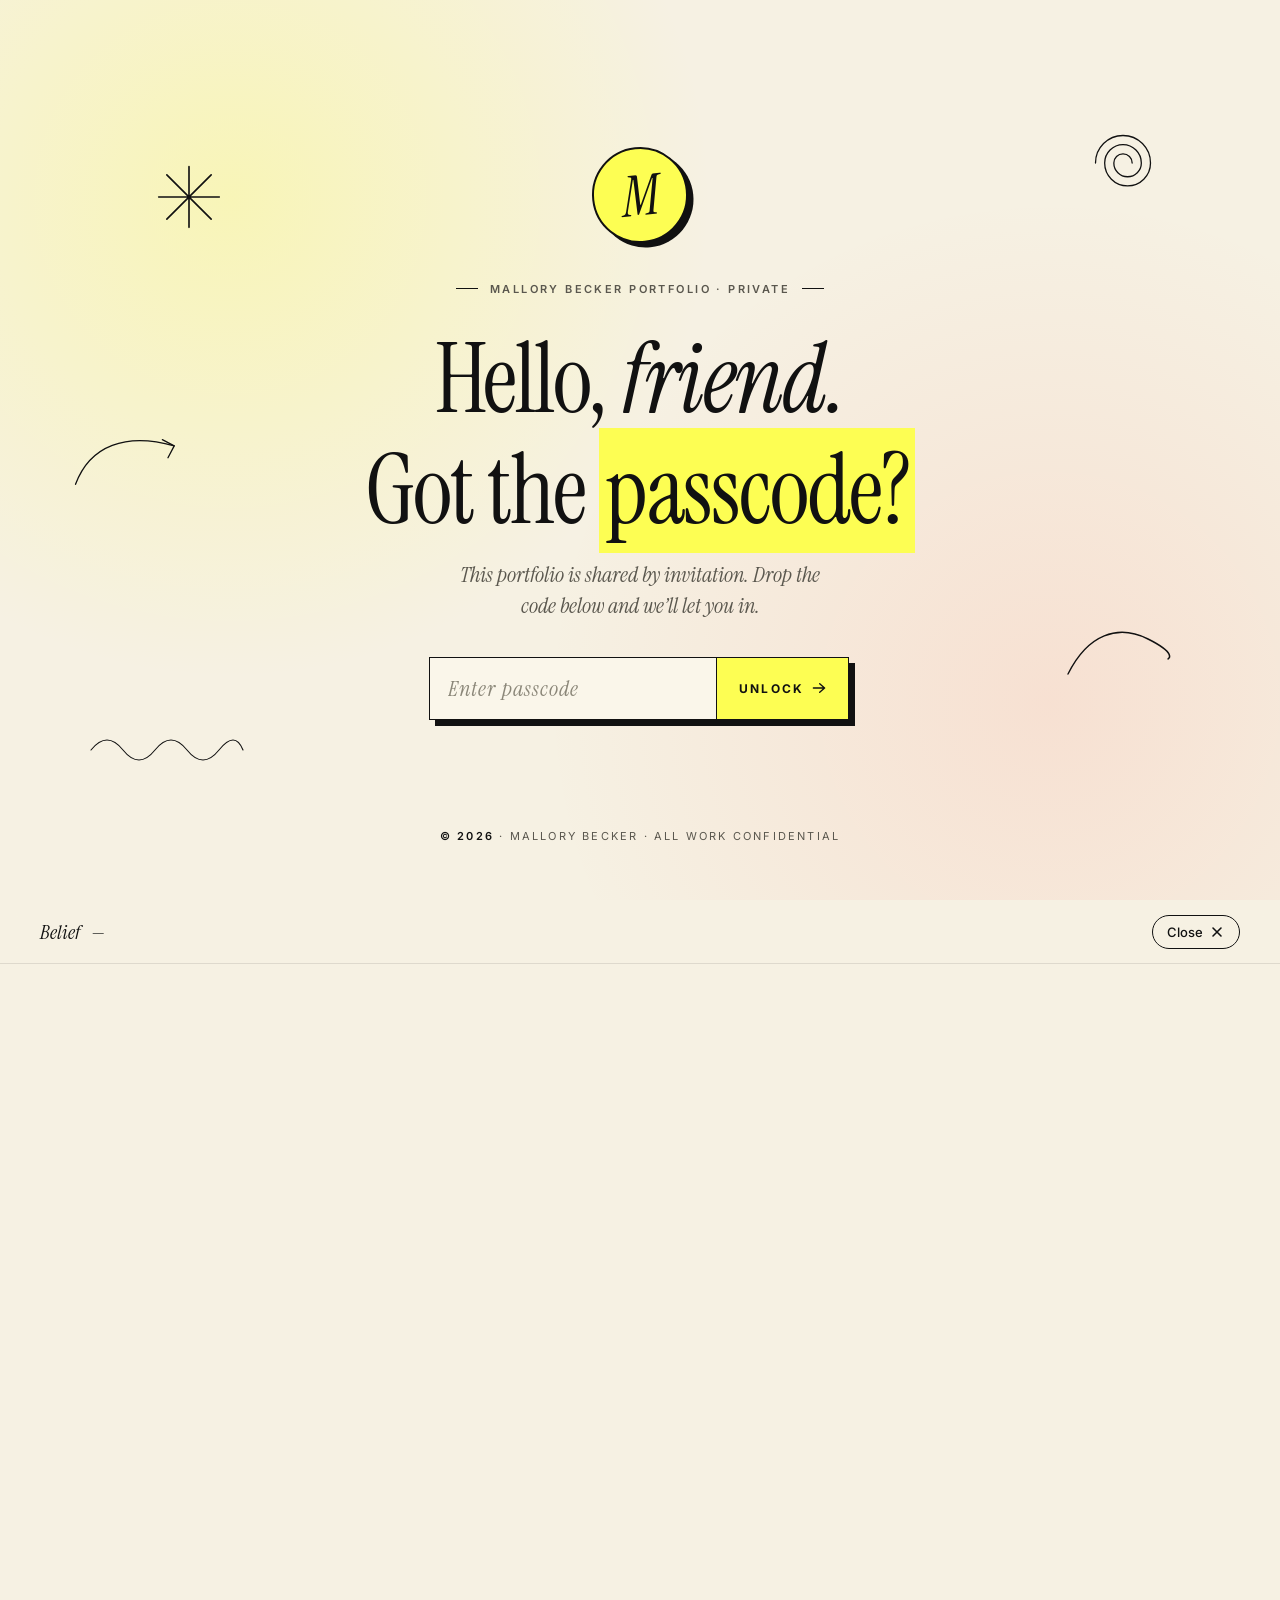
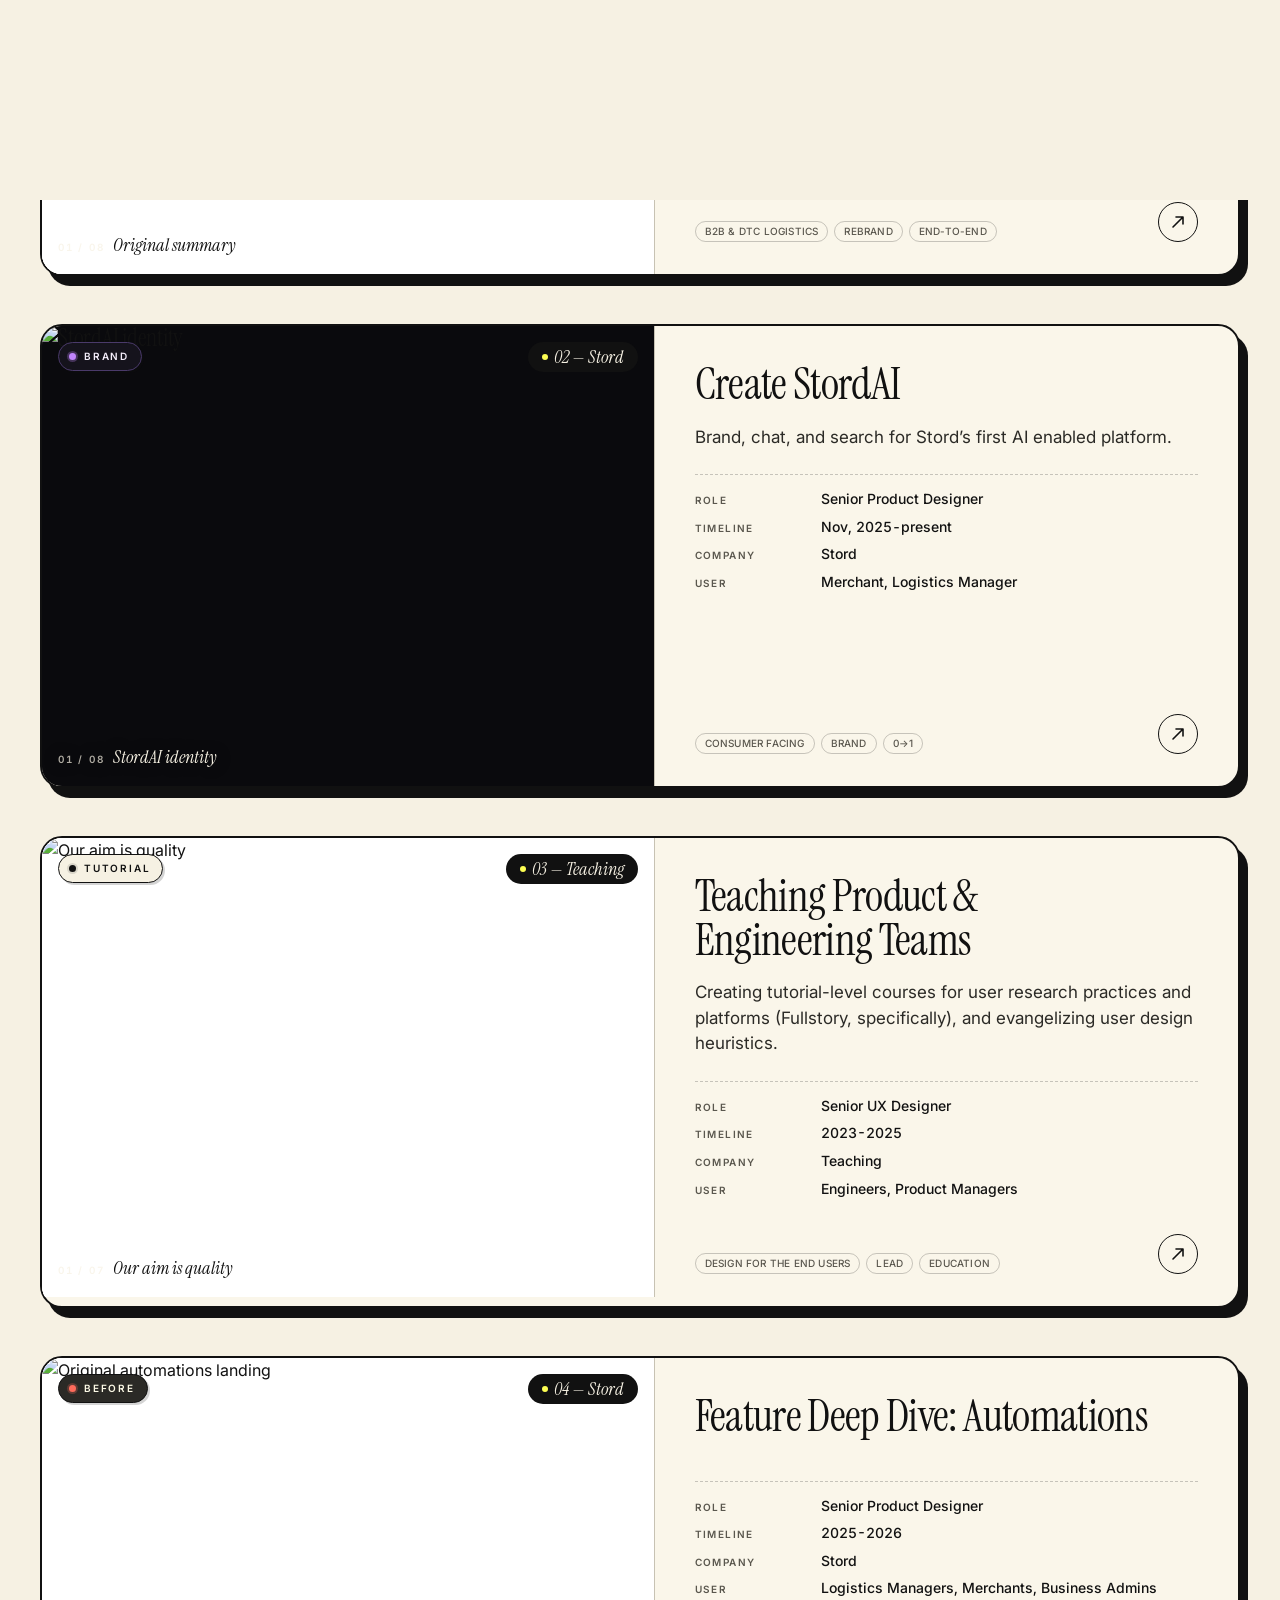
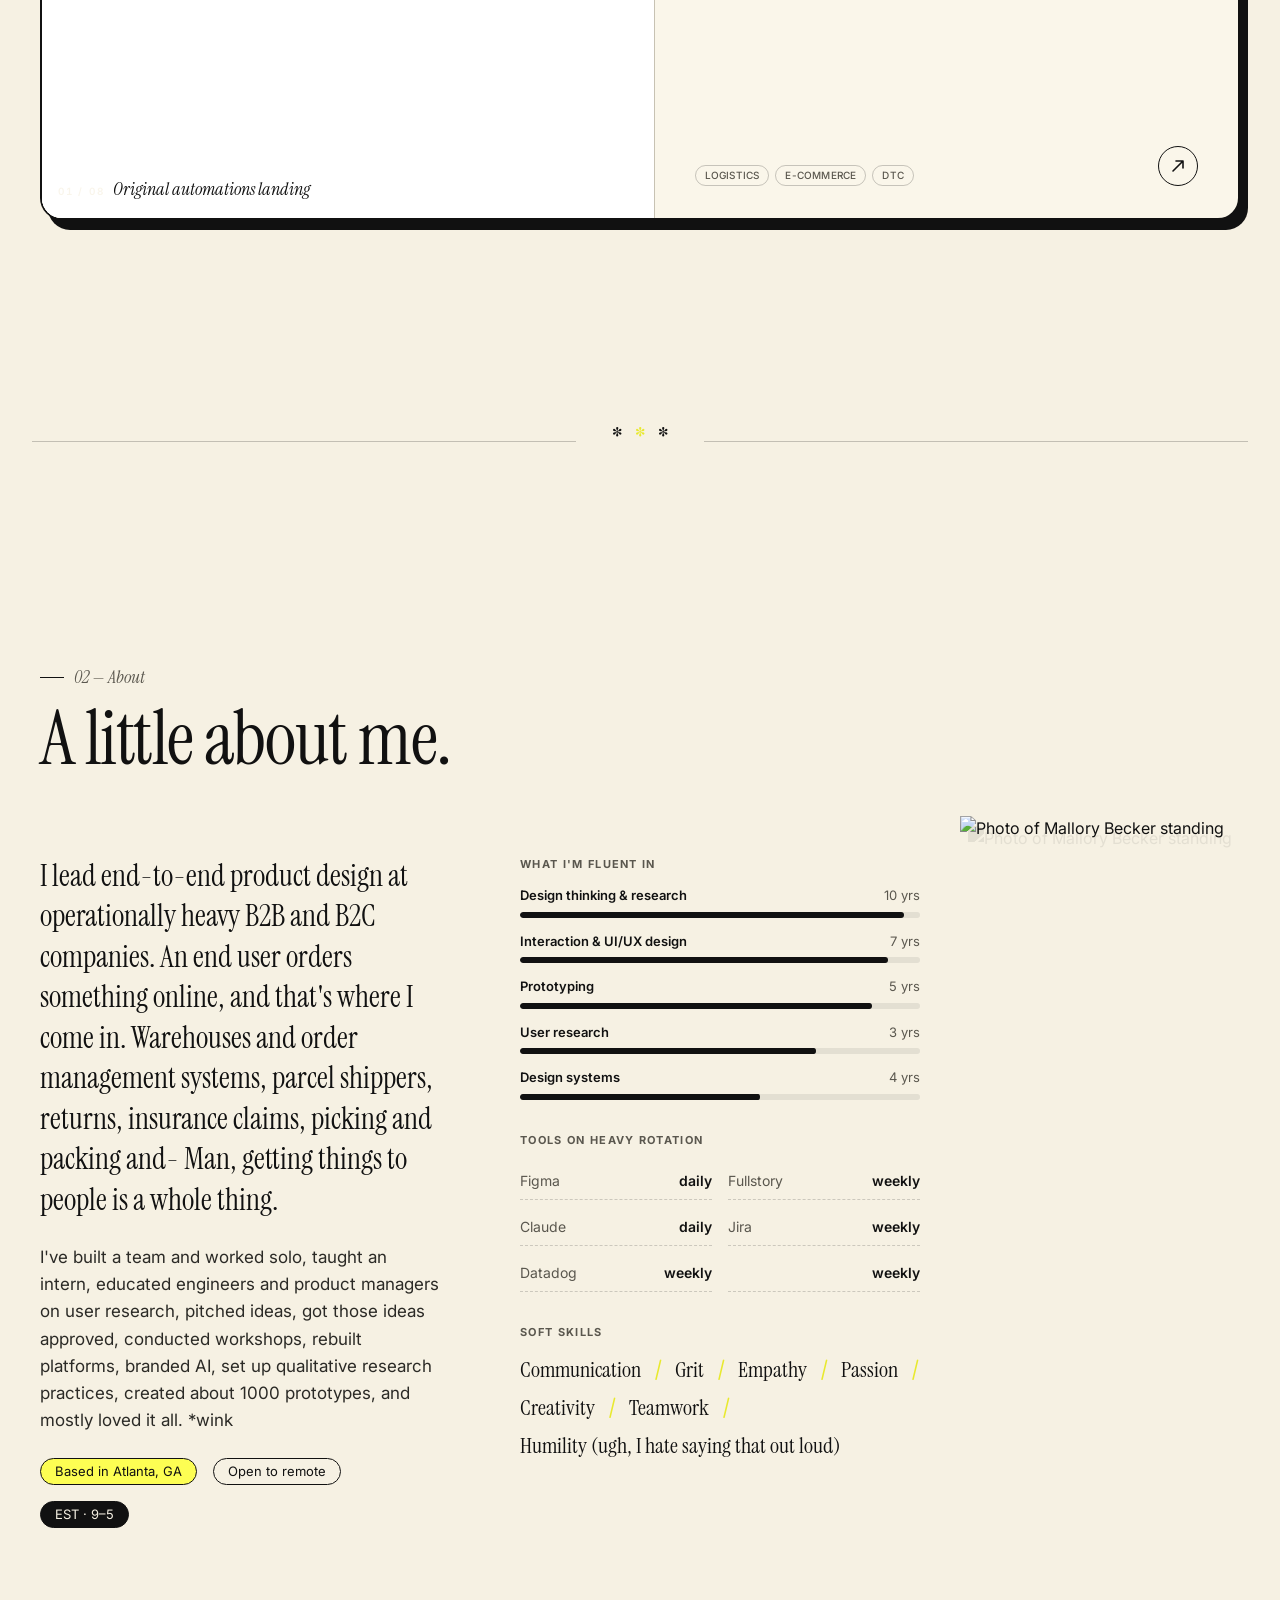
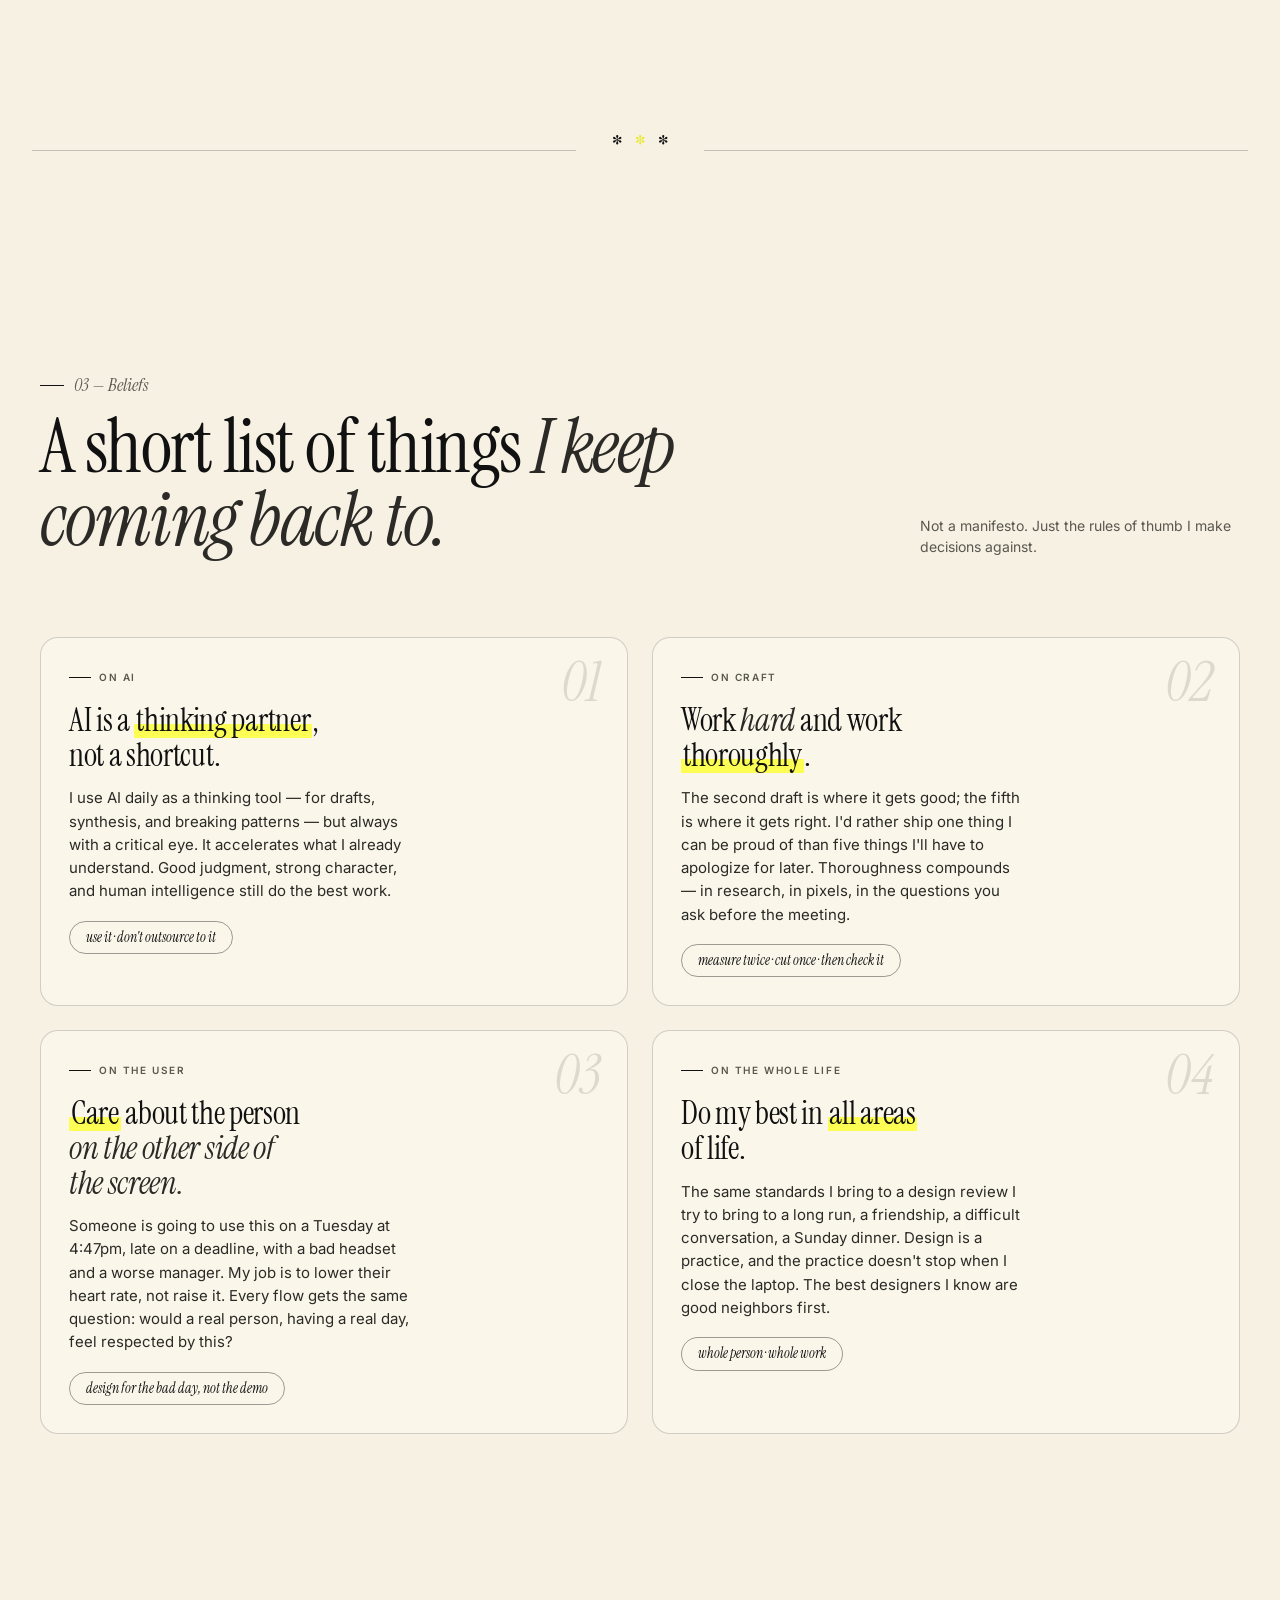
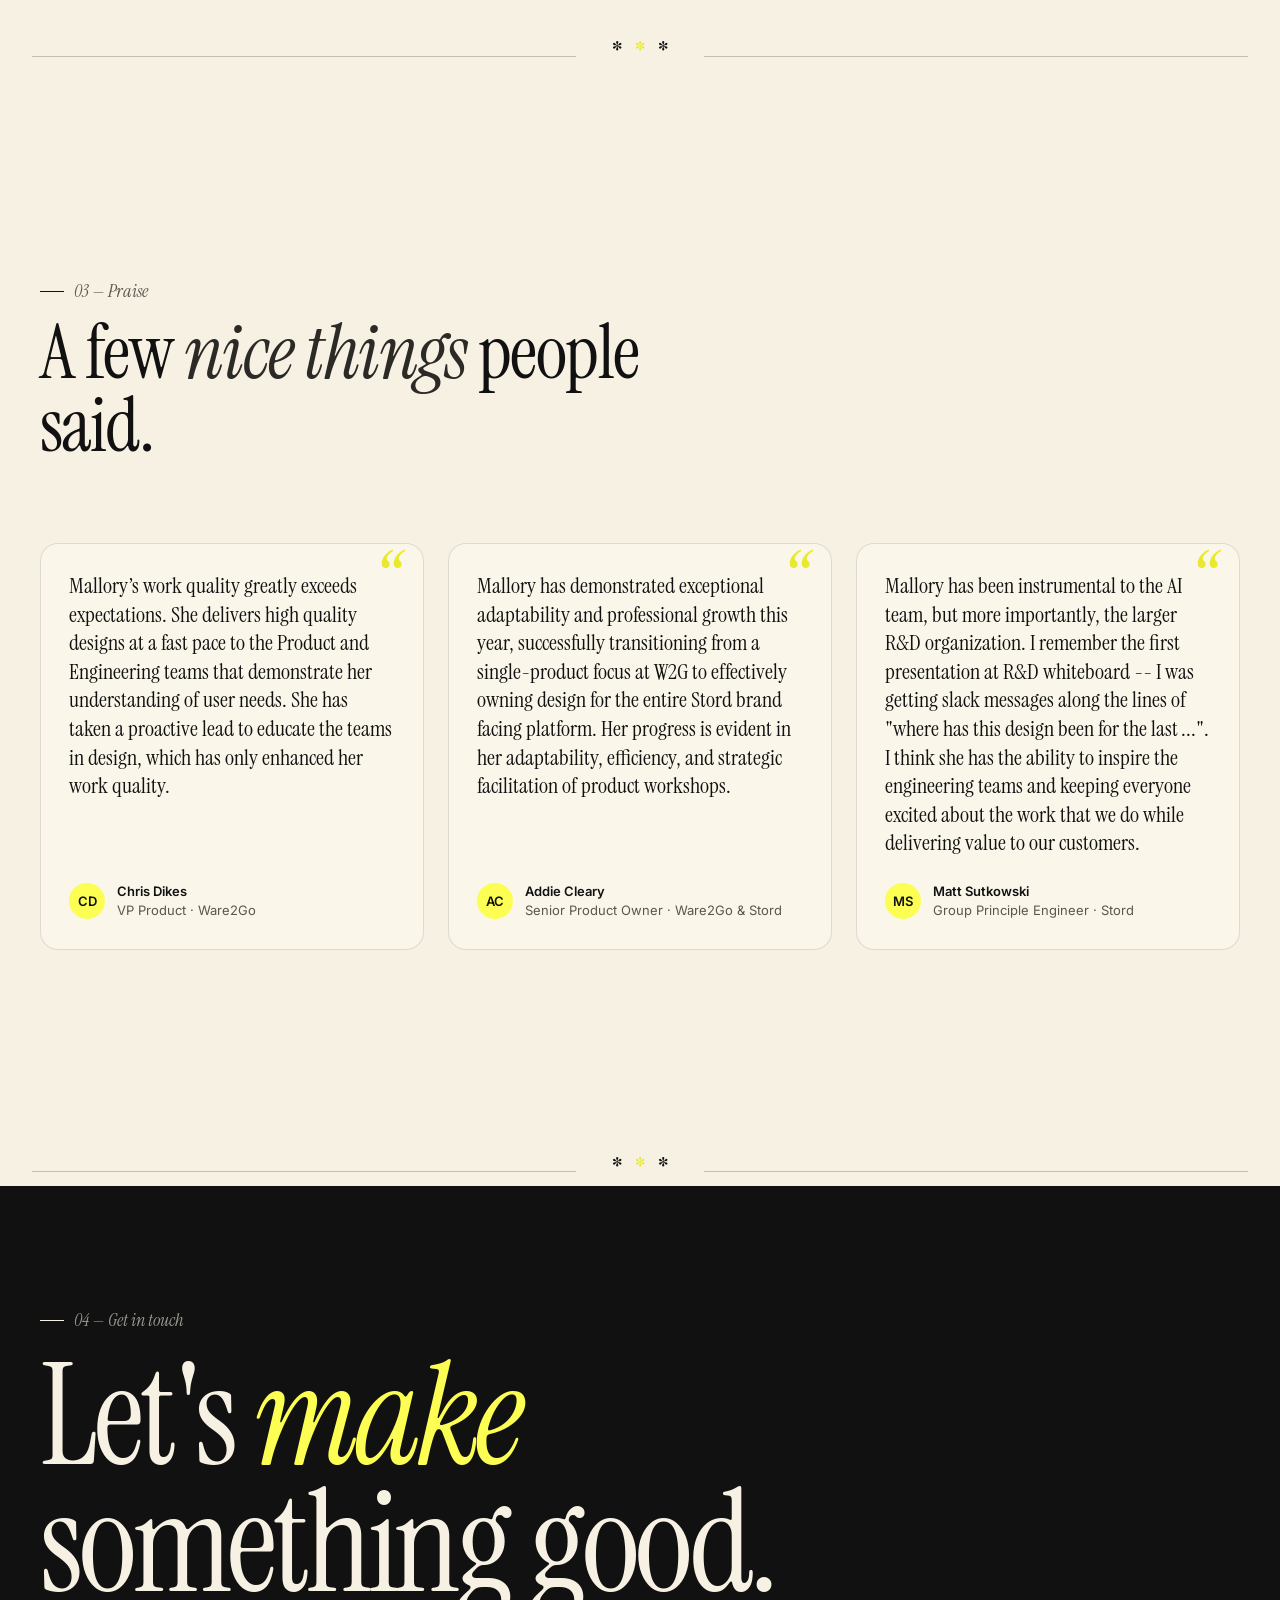
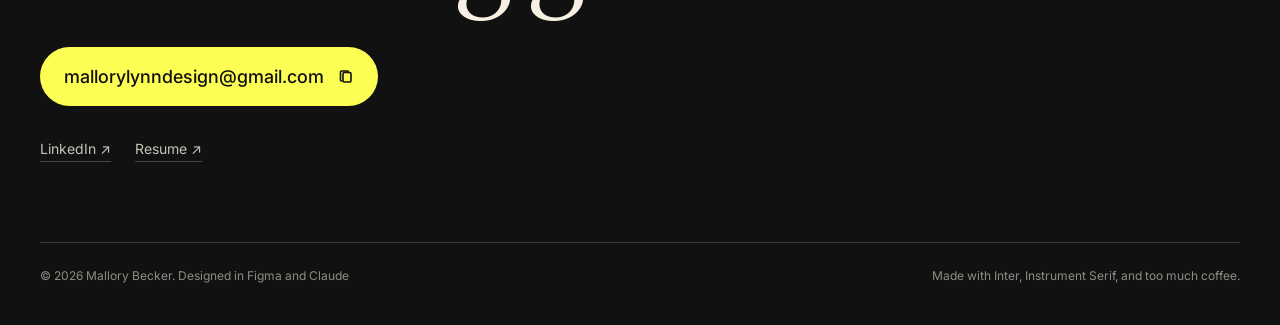
==== commit e625ba56: "Add files via upload" ====
--- a/Portfolio.html
+++ b/Portfolio.html
@@ -93,14 +93,30 @@
     font-weight: 500;
     color: var(--ink);
     position: relative;
-    padding: 4px 2px;
+    padding: 4px 6px;
+    z-index: 1;
+    transition: color .2s ease;
+  }
+  .nav a.link::before {
+    content: "";
+    position: absolute;
+    inset: 2px -4px;
+    background: var(--pop);
+    z-index: -1;
+    transform: scaleX(0);
+    transform-origin: left;
+    transition: transform .25s cubic-bezier(.2,.7,.2,1);
+    border-radius: 2px;
   }
   .nav a.link::after {
-    content: ""; position: absolute; left: 0; right: 0; bottom: -2px; height: 2px;
-    background: var(--pop); transform: scaleX(0); transform-origin: left;
-    transition: transform .25s ease;
-  }
-  .nav a.link:hover::after, .nav a.link.active::after { transform: scaleX(1); }
+    content: ""; position: absolute; left: 4px; right: 4px; bottom: -1px; height: 2px;
+    background: var(--ink); transform: scaleX(0); transform-origin: left;
+    transition: transform .25s cubic-bezier(.2,.7,.2,1);
+  }
+  .nav a.link:hover::before,
+  .nav a.link.active::before { transform: scaleX(1); }
+  .nav a.link:hover::after,
+  .nav a.link.active::after { transform: scaleX(1); }
 
   .avail {
     display: inline-flex; align-items: center; gap: 8px;
@@ -121,41 +137,90 @@
   @keyframes pulse { 50% { box-shadow: 0 0 0 6px rgba(91,229,132,0.0); } }
 
   /* ---------- hero ---------- */
-  .hero { padding: 56px 0 32px; position: relative; }
+  .hero {
+    padding: 48px 0 80px;
+    position: relative;
+    overflow: hidden;
+  }
   .hero .eyebrow {
-    font-size: 13px; font-weight: 500; letter-spacing: 0.06em; text-transform: uppercase;
-    color: var(--muted); display: inline-flex; align-items: center; gap: 10px;
-    margin-bottom: 28px;
-  }
-  .hero .eyebrow::before {
-    content: ""; width: 28px; height: 1px; background: var(--ink);
-  }
+    display: block;
+    font-family: var(--sans);
+    font-size: 13px;
+    font-weight: 500;
+    letter-spacing: 0.16em;
+    text-transform: uppercase;
+    color: var(--ink);
+    background: transparent;
+    padding: 0;
+    border-radius: 0;
+    box-shadow: none;
+    margin: 0 0 44px;
+  }
+  .hero .eyebrow::before { content: none; }
+
   .hero-grid {
-    display: grid;
-    grid-template-columns: 1.15fr 1fr;
-    gap: 56px;
-    align-items: center;
-  }
-  @media (max-width: 900px) { .hero-grid { grid-template-columns: 1fr; } }
+    position: relative;
+    display: block;
+    min-height: 68vh;
+  }
+  .hero-text {
+    position: relative;
+    z-index: 2;
+  }
+  .hero-text .lede,
+  .hero-text .ctas {
+    position: relative;
+    z-index: 5;
+    max-width: 58%;
+  }
+  @media (max-width: 1100px) {
+    .hero-text .lede, .hero-text .ctas { max-width: 100%; }
+  }
 
   .hero h1 {
     font-family: var(--serif);
     font-weight: 400;
-    font-size: clamp(56px, 9vw, 132px);
-    line-height: 0.92;
+    margin: 0 0 36px;
+    color: var(--ink);
     letter-spacing: -0.02em;
-    margin: 0 0 28px;
+    line-height: 0.98;
+  }
+  .hero h1 .lead,
+  .hero h1 .ital,
+  .hero h1 .pop {
+    display: block;
+    font-family: var(--serif);
+    font-weight: 400;
+    font-style: normal;
     color: var(--ink);
-  }
-  .hero h1 .yel {
-    background: linear-gradient(180deg, transparent 60%, var(--pop) 60% 92%, transparent 92%);
-    padding: 0 0.05em;
-  }
-  .hero h1 .ital { font-style: italic; color: var(--ink-soft); }
+    font-size: clamp(72px, 11.5vw, 168px);
+    line-height: 0.98;
+    letter-spacing: -0.022em;
+    text-wrap: balance;
+  }
+  .hero h1 .ital {
+    font-style: italic;
+    position: relative;
+    isolation: isolate;
+    padding: 0.04em 0 0.02em;
+  }
+  /* viewport-wide yellow stripe sitting behind the italic line.
+     left/right extend 100vw past the span on each side so the stripe
+     always reaches the viewport edges no matter how the span is centered. */
+  .hero h1 .ital::before {
+    content: "";
+    position: absolute;
+    top: 18%;
+    bottom: 10%;
+    left: -100vw;
+    right: -100vw;
+    background: var(--pop);
+    z-index: -1;
+  }
 
   .hero .lede {
     font-size: 19px; line-height: 1.55; color: var(--ink-soft);
-    max-width: 520px; margin: 0 0 32px;
+    max-width: 540px; margin: 28px 0 32px;
   }
   .hero .lede em { font-family: var(--serif); font-size: 22px; font-style: italic; }
 
@@ -181,54 +246,34 @@
 
   /* portrait */
   .portrait-wrap {
+    position: absolute;
+    top: 2%;
+    right: -10%;
+    width: 56%;
+    max-width: none;
+    aspect-ratio: 2861 / 2050;
+    z-index: 2;
+    pointer-events: none;
+    transform: translateX(80px);
+  }
+  .portrait-wrap img {
     position: relative;
-    aspect-ratio: 631 / 494;
-    justify-self: end;
-    width: 100%;
-    max-width: 560px;
-  }
-  .portrait-wrap img {
+    z-index: 2;
     width: 100%; height: 100%;
     object-fit: contain;
     display: block;
-  }
-  .portrait-wrap .badge {
-    position: absolute;
-    top: 6%; left: -8%;
-    background: var(--ink);
-    color: var(--paper);
-    border-radius: 999px;
-    padding: 10px 16px;
-    font-size: 12px; font-weight: 500;
-    letter-spacing: 0.04em; text-transform: uppercase;
-    transform: rotate(-8deg);
-    display: flex; align-items: center; gap: 8px;
-  }
-  .portrait-wrap .badge .x {
-    color: var(--pop); font-family: var(--serif); font-style: italic; font-size: 16px;
-  }
-  .portrait-wrap .stamp {
-    position: absolute;
-    bottom: 4%; right: -4%;
-    background: var(--paper);
-    border: 1.5px solid var(--ink);
-    border-radius: 999px;
-    padding: 18px 22px;
-    transform: rotate(8deg);
-    text-align: center;
-    line-height: 1.1;
-    box-shadow: 6px 6px 0 var(--ink);
-  }
-  .portrait-wrap .stamp .big {
-    font-family: var(--serif); font-size: 32px; font-style: italic; display: block;
-  }
-  .portrait-wrap .stamp .small {
-    font-size: 10px; letter-spacing: 0.14em; text-transform: uppercase; color: var(--muted);
-  }
-  @media (max-width: 900px) {
-    .portrait-wrap { max-width: 420px; margin: 0 auto; justify-self: center; }
-    .portrait-wrap .badge { left: -2%; }
-    .portrait-wrap .stamp { right: 2%; }
+    pointer-events: none;
+  }
+  @media (max-width: 1100px) {
+    .portrait-wrap {
+      position: relative;
+      top: auto; right: auto;
+      width: 100%;
+      max-width: 620px;
+      margin: 32px auto 0;
+      z-index: 1;
+      transform: none;
+    }
   }
 
   /* ---------- marquee ticker ---------- */
@@ -241,7 +286,7 @@
     margin-top: 56px;
   }
   .ticker .track {
-    display: flex; gap: 56px;
+    display: flex; gap: 150px;
     padding: 18px 0;
     white-space: nowrap;
     animation: scroll 38s linear infinite;
@@ -249,9 +294,15 @@
     font-size: 32px;
     line-height: 1;
   }
-  .ticker .track span { display: inline-flex; align-items: center; gap: 56px; }
-  .ticker .track .star { color: var(--pop); font-family: var(--sans); font-size: 22px; }
-  .ticker .track em { font-style: italic; color: var(--pop); }
+  .ticker .track .item { color: var(--paper); }
+  .ticker .track .sep,
+  .ticker .track .star,
+  .ticker .track em {
+    color: var(--pop);
+    font-style: normal;
+    font-family: var(--sans);
+    font-size: 26px;
+  }
   @keyframes scroll {
     from { transform: translateX(0); }
     to { transform: translateX(-50%); }
@@ -319,27 +370,32 @@
   .projects {
     display: flex;
     flex-direction: column;
-    gap: 36px;
+    gap: 48px;
   }
   .project {
     position: relative;
     display: grid;
     grid-template-columns: minmax(0, 1.05fr) minmax(0, 1fr);
     background: var(--cream);
-    border: 1px solid rgba(17,17,17,0.18);
+    border: 2px solid var(--ink);
     border-radius: 22px;
     overflow: hidden;
     cursor: pointer;
-    transition: transform .35s cubic-bezier(.2,.7,.2,1), box-shadow .35s, border-color .25s;
+    box-shadow: 8px 10px 0 var(--ink);
+    transition: transform .35s cubic-bezier(.2,.7,.2,1), box-shadow .35s cubic-bezier(.2,.7,.2,1), border-color .25s;
   }
   @media (max-width: 900px) {
     .projects { gap: 24px; }
     .project { grid-template-columns: 1fr; }
   }
   .project:hover {
-    transform: translateY(-4px);
+    transform: translate(-4px, -6px);
     border-color: var(--ink);
-    box-shadow: 8px 12px 0 var(--ink);
+    box-shadow: 14px 18px 0 var(--ink);
+  }
+  .project:active {
+    transform: translate(2px, 2px);
+    box-shadow: 4px 5px 0 var(--ink);
   }
 
   .project .hero-wrap {
@@ -504,9 +560,16 @@
     background: #ffffff;
     isolation: isolate;
   }
+  /* dark-canvas slideshows (e.g. StordAI brand) — phase pill stays readable */
+  .proj-slideshow[data-phase="Brand"],
+  .proj-slideshow[data-phase="Search"],
+  .proj-slideshow[data-phase="Chat"],
+  .proj-slideshow[data-phase="Shipped"] {
+    background: #0a0a0d;
+  }
   .proj-slideshow .slide {
     position: absolute; inset: 0;
-    background: #ffffff;
+    background: inherit;
     display: flex; align-items: flex-start; justify-content: center;
     opacity: 0;
     visibility: hidden;
@@ -612,10 +675,22 @@
   .proj-slideshow[data-phase="Before"]   .phase-pill .dot { background: #FF6B5B; box-shadow: 0 0 0 2px rgba(255,107,91,0.25); }
   .proj-slideshow[data-phase="Research"] .phase-pill { background: var(--paper); color: var(--ink); border-color: var(--ink); }
   .proj-slideshow[data-phase="Research"] .phase-pill .dot { background: var(--ink); box-shadow: 0 0 0 2px rgba(17,17,17,0.12); }
+  .proj-slideshow[data-phase="Tutorial"] .phase-pill { background: var(--paper); color: var(--ink); border-color: var(--ink); }
+  .proj-slideshow[data-phase="Tutorial"] .phase-pill .dot { background: var(--ink); box-shadow: 0 0 0 2px rgba(17,17,17,0.12); }
   .proj-slideshow[data-phase="Ideation"] .phase-pill { background: var(--pop); color: var(--ink); border-color: var(--ink); }
   .proj-slideshow[data-phase="Ideation"] .phase-pill .dot { background: var(--ink); box-shadow: 0 0 0 2px rgba(17,17,17,0.15); }
   .proj-slideshow[data-phase="After"]    .phase-pill { background: var(--ink); color: var(--paper); }
   .proj-slideshow[data-phase="After"]    .phase-pill .dot { background: var(--pop); box-shadow: 0 0 0 2px rgba(253,254,83,0.3); }
+
+  /* StordAI phases — dark canvas, accent-by-phase */
+  .proj-slideshow[data-phase="Brand"]   .phase-pill { background: #15131c; color: #f4eefb; border-color: #4a3a6a; }
+  .proj-slideshow[data-phase="Brand"]   .phase-pill .dot { background: #c084fc; box-shadow: 0 0 0 2px rgba(192,132,252,0.28); }
+  .proj-slideshow[data-phase="Search"]  .phase-pill { background: #15131c; color: #f4eefb; border-color: #4a3a6a; }
+  .proj-slideshow[data-phase="Search"]  .phase-pill .dot { background: #6ee7b7; box-shadow: 0 0 0 2px rgba(110,231,183,0.28); }
+  .proj-slideshow[data-phase="Chat"]    .phase-pill { background: #15131c; color: #f4eefb; border-color: #4a3a6a; }
+  .proj-slideshow[data-phase="Chat"]    .phase-pill .dot { background: #93c5fd; box-shadow: 0 0 0 2px rgba(147,197,253,0.28); }
+  .proj-slideshow[data-phase="Shipped"] .phase-pill { background: #15131c; color: #f4eefb; border-color: #4a3a6a; }
+  .proj-slideshow[data-phase="Shipped"] .phase-pill .dot { background: #fde047; box-shadow: 0 0 0 2px rgba(253,224,71,0.32); }
 
   /* slide caption — small, ephemeral */
   .proj-slideshow .caption {
@@ -688,7 +763,7 @@
   }
   .proj-slideshow .progress span.done::after { transform: scaleX(1); }
   .proj-slideshow .progress span.active::after {
-    animation: ps-prog 2500ms linear forwards;
+    animation: ps-prog var(--slide-ms, 2500ms) linear forwards;
   }
   @keyframes ps-prog { from { transform: scaleX(0); } to { transform: scaleX(1); } }
 
@@ -698,9 +773,42 @@
 
   /* ---------- about ---------- */
   .about {
-    display: grid; grid-template-columns: 1fr 1fr; gap: 80px; align-items: start;
-  }
-  @media (max-width: 900px) { .about { grid-template-columns: 1fr; gap: 40px; } }
+    position: relative;
+    display: grid;
+    grid-template-columns: 1fr 1fr;
+    gap: 80px;
+    align-items: start;
+    padding-right: 320px;
+  }
+  .about .about-photo {
+    position: absolute;
+    top: -40px;
+    right: -40px;
+    width: 320px;
+    height: auto;
+    z-index: 1;
+    pointer-events: none;
+    filter: drop-shadow(8px 10px 0 rgba(17,17,17,0.08));
+  }
+  @media (max-width: 1200px) {
+    .about { padding-right: 240px; }
+    .about .about-photo { width: 240px; right: -20px; }
+  }
+  @media (max-width: 900px) {
+    .about {
+      grid-template-columns: 1fr;
+      gap: 40px;
+      padding-right: 0;
+    }
+    .about .about-photo {
+      position: relative;
+      top: auto; right: auto;
+      width: 100%;
+      max-width: 260px;
+      margin: 0 auto -16px;
+      display: block;
+    }
+  }
   .about p {
     font-family: var(--serif);
     font-size: clamp(22px, 2.4vw, 30px);
@@ -745,7 +853,7 @@
   .clients .sep { color: var(--pop-deep); font-weight: 700; }
 
   /* ---------- quotes ---------- */
-  .quotes { display: grid; grid-template-columns: repeat(3, 1fr); gap: 24px; }
+  .quotes { display: grid; grid-template-columns: repeat(3, 1fr); gap: 24px; align-items: stretch; }
   @media (max-width: 900px) { .quotes { grid-template-columns: 1fr; } }
   .quote {
     background: var(--cream);
@@ -753,6 +861,9 @@
     border-radius: 18px;
     padding: 28px;
     position: relative;
+    display: flex;
+    flex-direction: column;
+    height: 100%;
   }
   .quote .mark {
     font-family: var(--serif); font-style: italic;
@@ -764,6 +875,7 @@
     font-family: var(--serif); font-size: 22px; line-height: 1.3;
     margin: 0 0 24px;
     text-wrap: pretty;
+    flex: 1;
   }
   .quote .who {
     display: flex; align-items: center; gap: 12px;
@@ -804,6 +916,35 @@
     transition: transform .2s;
   }
   .contact .email:hover { transform: translateY(-2px); }
+  .contact .email { position: relative; }
+  .contact .email .copied-toast {
+    position: absolute;
+    left: 50%; bottom: calc(100% + 10px);
+    transform: translate(-50%, 4px);
+    background: var(--ink); color: var(--paper);
+    padding: 8px 14px;
+    font-family: var(--sans);
+    font-size: 12px;
+    letter-spacing: 0.08em;
+    text-transform: uppercase;
+    font-weight: 600;
+    white-space: nowrap;
+    opacity: 0;
+    pointer-events: none;
+    transition: opacity .18s, transform .18s;
+  }
+  .contact .email .copied-toast::after {
+    content: "";
+    position: absolute;
+    top: 100%; left: 50%;
+    transform: translateX(-50%);
+    border: 5px solid transparent;
+    border-top-color: var(--ink);
+  }
+  .contact .email.copied .copied-toast {
+    opacity: 1;
+    transform: translate(-50%, 0);
+  }
   .contact .socials {
     display: flex; gap: 24px; margin-top: 32px;
     font-size: 14px;
@@ -896,6 +1037,28 @@
   }
   .detail-meta dt { font-size: 11px; text-transform: uppercase; letter-spacing: 0.1em; color: var(--muted); margin-bottom: 4px; }
   .detail-meta dd { margin: 0 0 16px; font-size: 15px; font-weight: 500; }
+  .detail-meta dd .meta-link {
+    display: inline-flex; align-items: center; gap: 6px;
+    color: var(--ink);
+    text-decoration: none;
+    border-bottom: 1.5px solid var(--ink);
+    padding-bottom: 1px;
+    font-weight: 500;
+    transition: color .2s ease, border-color .2s ease, background .2s ease;
+  }
+  .detail-meta dd .meta-link:hover {
+    background: var(--pop);
+    padding: 1px 6px;
+    margin: 0 -6px;
+    border-radius: 4px;
+    border-bottom-color: transparent;
+  }
+  .detail-meta dd .meta-link svg {
+    transition: transform .2s cubic-bezier(.2,.7,.2,1);
+  }
+  .detail-meta dd .meta-link:hover svg {
+    transform: translate(2px, -2px);
+  }
   .detail-meta .full { grid-column: 1 / -1; }
 
   /* ---------- embedded "theater" slideshow inside case detail ---------- */
@@ -1325,6 +1488,110 @@
     .screen-grid .frame.tall, .screen-grid .frame.wide, .screen-grid .frame.sq { grid-column: span 2; aspect-ratio: 1 / 1; grid-row: auto; }
   }
 
+  /* ---------- under-construction placeholder ---------- */
+  .under-construction {
+    margin: 48px 0 0;
+    border: 1px solid var(--ink);
+    background: var(--paper);
+    box-shadow: 6px 6px 0 var(--ink);
+    position: relative;
+    overflow: hidden;
+  }
+  .under-construction .uc-stripes {
+    height: 18px;
+    background:
+      repeating-linear-gradient(135deg,
+        var(--pop) 0 22px,
+        #111 22px 44px);
+    border-bottom: 1px solid var(--ink);
+  }
+  .under-construction .uc-stripes.bottom { border-top: 1px solid var(--ink); border-bottom: 0; }
+  .under-construction .uc-body {
+    display: grid;
+    grid-template-columns: 200px 1fr;
+    gap: 36px;
+    align-items: center;
+    padding: 40px 44px;
+  }
+  @media (max-width: 720px) {
+    .under-construction .uc-body { grid-template-columns: 1fr; gap: 22px; padding: 28px 22px; text-align: left; }
+  }
+  .under-construction .uc-mark {
+    width: 160px; height: 160px;
+    border: 2px solid var(--ink);
+    border-radius: 50%;
+    display: flex; flex-direction: column; align-items: center; justify-content: center;
+    background: var(--pop);
+    color: var(--ink);
+    box-shadow: 4px 4px 0 var(--ink);
+    transform: rotate(-6deg);
+    position: relative;
+  }
+  .under-construction .uc-mark svg { width: 56px; height: 56px; }
+  .under-construction .uc-mark .uc-stamp {
+    font-family: var(--sans);
+    font-size: 11px; font-weight: 700;
+    letter-spacing: 0.22em; text-transform: uppercase;
+    margin-top: 6px;
+  }
+  .under-construction .uc-eyebrow {
+    font-size: 11px; text-transform: uppercase; letter-spacing: 0.16em;
+    color: var(--muted); font-weight: 600;
+    display: flex; align-items: center; gap: 10px;
+    margin-bottom: 12px;
+  }
+  .under-construction .uc-eyebrow::before {
+    content: ""; width: 22px; height: 1px; background: var(--ink);
+  }
+  .under-construction h2 {
+    font-family: var(--serif);
+    font-weight: 400;
+    font-size: clamp(28px, 3.6vw, 48px);
+    line-height: 1.1;
+    letter-spacing: -0.01em;
+    margin: 0 0 12px;
+    text-wrap: pretty;
+  }
+  .under-construction h2 .hl { background: var(--pop); padding: 0 4px; }
+  .under-construction p {
+    font-size: 16px; color: var(--ink-soft); margin: 0;
+    max-width: 52ch;
+  }
+
+  /* ---------- problem statement (above the case sections) ---------- */
+  .problem-statement {
+    margin: 0 0 48px;
+    padding: 36px 40px;
+    border: 1px solid var(--ink);
+    background: var(--paper);
+    box-shadow: 4px 4px 0 var(--ink);
+    display: grid;
+    grid-template-columns: 160px 1fr;
+    gap: 32px;
+    align-items: start;
+  }
+  @media (max-width: 720px) {
+    .problem-statement { grid-template-columns: 1fr; gap: 16px; padding: 24px 22px; }
+  }
+  .problem-statement .ps-eyebrow {
+    font-size: 11px; text-transform: uppercase; letter-spacing: 0.16em;
+    color: var(--muted); font-weight: 600;
+    display: flex; align-items: center; gap: 10px;
+  }
+  .problem-statement .ps-eyebrow::before {
+    content: ""; width: 22px; height: 1px; background: var(--ink);
+  }
+  .problem-statement .ps-body {
+    font-family: var(--serif);
+    font-weight: 400;
+    font-size: clamp(20px, 2.1vw, 28px);
+    line-height: 1.32;
+    letter-spacing: -0.01em;
+    color: var(--ink);
+    max-width: 60ch;
+    text-wrap: pretty;
+  }
+
   /* ---------- case sections (Research · Prototyping · Outcomes) ---------- */
   .case-section {
     padding: 80px 0;
@@ -1390,7 +1657,7 @@
     border-bottom: 1px dashed rgba(17,17,17,0.18);
     padding: 8px 0;
   }
-  .case-body .aside li::before { content: "›"; color: var(--ink); font-size: 14px; }
+  .case-body .aside li::before { content: "•"; color: var(--ink); font-size: 14px; }
   .case-body .copy { display: flex; flex-direction: column; gap: 18px; max-width: 60ch; }
   .case-body .copy .lead {
     font-family: var(--serif);
@@ -1434,6 +1701,14 @@
 
   /* video stub treatment */
   .case-hero.video { background: var(--ink); }
+  .case-hero.video .video-embed {
+    position: absolute; inset: 0;
+    width: 100%; height: 100%;
+    border: 0;
+    z-index: 1;
+    background: var(--ink);
+  }
+  .case-hero.video.has-embed::before { display: none; }
   .case-hero.video .video-bg {
     position: absolute; inset: 0;
     background:
@@ -1648,7 +1923,7 @@
     box-shadow: 0 14px 28px -14px rgba(17,17,17,0.22);
     border-color: rgba(17,17,17,0.3);
   }
-  .bento-tile.size-lg   { grid-column: span 2; grid-row: span 2; }
+  .bento-tile.size-lg   { grid-column: span 3; grid-row: span 2; }
   .bento-tile.size-wide { grid-column: span 2; grid-row: span 1; }
   .bento-tile.size-tall { grid-column: span 1; grid-row: span 2; }
   @media (max-width: 900px) {
@@ -1661,15 +1936,17 @@
     object-fit: cover;
     object-position: top center;
     display: block;
-    transition: transform .9s cubic-bezier(.2,.7,.2,1);
-  }
-  .bento-tile:hover img { transform: scale(1.06); }
+    transition: transform .9s cubic-bezier(.2,.7,.2,1), opacity .35s ease, filter .35s ease;
+  }
+  .bento-tile:hover img,
+  .bento-tile:focus-visible img { transform: scale(1.06); opacity: 0.32; filter: saturate(0.85); }
+  .bento-tile { background: var(--ink, #111); }
   .bento-tile .overlay {
     position: absolute; inset: 0;
     background: linear-gradient(180deg,
-      rgba(17,17,17,0) 30%,
-      rgba(17,17,17,0.55) 70%,
-      rgba(17,17,17,0.92) 100%);
+      rgba(17,17,17,0.35) 0%,
+      rgba(17,17,17,0.55) 55%,
+      rgba(17,17,17,0.85) 100%);
     opacity: 0;
     transition: opacity .35s ease;
     z-index: 2;
@@ -1981,20 +2258,38 @@
   }
 
   /* next project */
-  .next-proj {
+  /* prev/next pair sit side-by-side */
+  .proj-nav {
+    display: grid;
+    grid-template-columns: 1fr 1fr;
+    gap: 0;
+    border-bottom: 1px solid rgba(17,17,17,0.85);
+  }
+  .proj-nav > .prev-proj { border-right: 1px solid rgba(17,17,17,0.85); padding-left: 0; padding-right: 24px; }
+  .proj-nav > .next-proj { padding-left: 24px; padding-right: 0; }
+  .proj-nav .prev-proj:hover, .proj-nav .next-proj:hover { padding-top: 32px; padding-bottom: 32px; }
+  @media (max-width: 720px) {
+    .proj-nav { grid-template-columns: 1fr; }
+    .proj-nav > .prev-proj { border-right: 0; border-bottom: 1px solid rgba(17,17,17,0.85); padding: 24px 0; }
+    .proj-nav > .next-proj { padding: 24px 0; }
+  }
+
+  .next-proj, .prev-proj {
     border-top: 1px solid rgba(17,17,17,0.85);
     padding: 32px 0;
     display: flex; justify-content: space-between; align-items: center;
     cursor: pointer; gap: 24px;
     transition: padding .2s, background .25s;
   }
-  .next-proj:hover { padding-left: 16px; padding-right: 16px; background: var(--pop); }
-  .next-proj .lab { font-size: 12px; text-transform: uppercase; letter-spacing: 0.1em; color: var(--muted); }
-  .next-proj .t {
+  .next-proj:hover, .prev-proj:hover { padding-left: 16px; padding-right: 16px; background: var(--pop); }
+  .next-proj .lab, .prev-proj .lab { font-size: 12px; text-transform: uppercase; letter-spacing: 0.1em; color: var(--muted); }
+  .next-proj .t, .prev-proj .t {
     font-family: var(--serif); font-size: clamp(32px, 4vw, 56px); line-height: 1;
     margin-top: 8px;
   }
-  .next-proj .arrow {
+  .prev-proj { flex-direction: row-reverse; text-align: right; }
+  .prev-proj > div:last-child { text-align: right; }
+  .next-proj .arrow, .prev-proj .arrow {
     width: 56px; height: 56px; border-radius: 50%;
     background: var(--ink); color: var(--paper);
     display: flex; align-items: center; justify-content: center;
@@ -2302,15 +2597,349 @@
     width: 8px; height: 8px; background: var(--pop); border-radius: 50%;
   }
   .tweaks-toggle:hover { background: var(--accent-2); }
+  /* ========================= LOCK SCREEN GATE ========================= */
+  .gate {
+    position: fixed; inset: 0; z-index: 9999;
+    background: var(--paper);
+    display: flex; flex-direction: column;
+    align-items: stretch; justify-content: stretch;
+    overflow: hidden;
+    isolation: isolate;
+    transition: opacity .55s ease, visibility .55s ease;
+  }
+  body.gate-unlocked .gate { opacity: 0; visibility: hidden; pointer-events: none; }
+  body.gate-locked { overflow: hidden; }
+
+  .gate::before {
+    content: "";
+    position: absolute; inset: 0;
+    background:
+      radial-gradient(circle at 18% 22%, rgba(253,254,83,0.30), transparent 38%),
+      radial-gradient(circle at 82% 78%, rgba(255,78,59,0.10), transparent 40%);
+    pointer-events: none;
+  }
+
+  .gate .gate-marquee {
+    position: absolute; left: 0; right: 0;
+    height: 38px;
+    background: var(--ink);
+    color: var(--paper);
+    overflow: hidden;
+    display: flex; align-items: center;
+  }
+  .gate .gate-marquee.top    { top: 0; }
+  .gate .gate-marquee.bottom { bottom: 0; }
+  .gate .gate-marquee .track {
+    display: inline-flex; gap: 28px;
+    white-space: nowrap;
+    animation: gateMarquee 32s linear infinite;
+    font-family: var(--serif);
+    font-size: 20px;
+    line-height: 1;
+    padding-right: 28px;
+  }
+  .gate .gate-marquee .track i { color: var(--pop); font-style: italic; }
+  .gate .gate-marquee .track .dot { color: var(--pop); }
+  @keyframes gateMarquee {
+    from { transform: translateX(0); }
+    to   { transform: translateX(-50%); }
+  }
+
+  .gate .gate-stage {
+    position: relative;
+    flex: 1;
+    display: grid;
+    place-items: center;
+    padding: 64px 24px;
+    z-index: 1;
+  }
+  .gate .gate-card {
+    position: relative;
+    width: min(560px, 100%);
+    text-align: center;
+  }
+
+  .gate .gate-eyebrow {
+    font-family: var(--sans);
+    font-size: 11px;
+    text-transform: uppercase;
+    letter-spacing: 0.22em;
+    color: var(--muted);
+    font-weight: 600;
+    display: inline-flex; align-items: center; gap: 12px;
+    margin-bottom: 28px;
+  }
+  .gate .gate-eyebrow::before,
+  .gate .gate-eyebrow::after {
+    content: ""; width: 22px; height: 1px; background: var(--ink);
+  }
+
+  .gate .gate-mark {
+    width: 96px; height: 96px;
+    margin: 0 auto 28px;
+    border: 2px solid var(--ink);
+    border-radius: 50%;
+    background: var(--pop);
+    display: flex; align-items: center; justify-content: center;
+    box-shadow: 5px 5px 0 var(--ink);
+    transform: rotate(-6deg);
+    position: relative;
+  }
+  .gate .gate-mark::after {
+    content: "M";
+    font-family: var(--serif);
+    font-style: italic;
+    font-size: 56px;
+    line-height: 1;
+    color: var(--ink);
+    margin-top: 2px;
+  }
+
+  .gate h1 {
+    font-family: var(--serif);
+    font-weight: 400;
+    font-size: clamp(48px, 8vw, 96px);
+    line-height: 0.95;
+    letter-spacing: -0.02em;
+    margin: 0 0 14px;
+    color: var(--ink);
+    text-wrap: pretty;
+  }
+  .gate h1 i { font-style: italic; }
+  .gate h1 .hl {
+    background: var(--pop);
+    padding: 0 6px;
+    box-decoration-break: clone;
+    -webkit-box-decoration-break: clone;
+  }
+  .gate .gate-sub {
+    font-family: var(--serif);
+    font-style: italic;
+    font-size: clamp(18px, 1.8vw, 22px);
+    color: var(--muted);
+    margin: 0 auto 36px;
+    max-width: 38ch;
+    line-height: 1.4;
+  }
+
+  .gate form {
+    display: flex;
+    align-items: stretch;
+    gap: 0;
+    max-width: 420px;
+    margin: 0 auto;
+    border: 1.5px solid var(--ink);
+    background: var(--cream);
+    box-shadow: 5px 5px 0 var(--ink);
+    transition: transform .12s, box-shadow .12s, border-color .15s, background .15s;
+  }
+  .gate form:focus-within {
+    transform: translate(-1px, -1px);
+    box-shadow: 6px 6px 0 var(--ink);
+  }
+  .gate form.shake {
+    animation: gateShake .4s cubic-bezier(.36,.07,.19,.97);
+    border-color: var(--accent-2);
+    background: #ffece8;
+  }
+  @keyframes gateShake {
+    10%, 90% { transform: translateX(-2px); }
+    20%, 80% { transform: translateX( 3px); }
+    30%, 50%, 70% { transform: translateX(-6px); }
+    40%, 60% { transform: translateX( 6px); }
+  }
+  .gate input[type="password"],
+  .gate input[type="text"] {
+    flex: 1;
+    border: 0; outline: 0;
+    background: transparent;
+    font-family: var(--serif);
+    font-size: 22px;
+    padding: 16px 18px;
+    color: var(--ink);
+    letter-spacing: 0.05em;
+  }
+  .gate input::placeholder {
+    color: var(--muted-2);
+    font-style: italic;
+  }
+  .gate button[type="submit"] {
+    border: 0;
+    border-left: 1.5px solid var(--ink);
+    background: var(--pop);
+    color: var(--ink);
+    padding: 0 22px;
+    font-family: var(--sans);
+    font-size: 12px;
+    font-weight: 700;
+    letter-spacing: 0.18em;
+    text-transform: uppercase;
+    cursor: pointer;
+    display: inline-flex; align-items: center; gap: 8px;
+    transition: background .15s;
+  }
+  .gate button[type="submit"]:hover { background: var(--pop-deep); }
+  .gate button[type="submit"] svg { width: 14px; height: 14px; }
+
+  .gate .gate-hint {
+    margin: 18px auto 0;
+    font-family: var(--sans);
+    font-size: 11px;
+    text-transform: uppercase;
+    letter-spacing: 0.18em;
+    color: var(--muted-2);
+    height: 14px;
+  }
+  .gate .gate-hint.err { color: var(--accent-2); }
+
+  .gate .gate-doodle {
+    position: absolute;
+    stroke: var(--ink);
+    stroke-width: 1.4;
+    fill: none;
+    stroke-linecap: round;
+    stroke-linejoin: round;
+    pointer-events: none;
+  }
+  .gate .gate-doodle.spiral { top: 12%; right: 8%; width: 110px; height: 110px; }
+  .gate .gate-doodle.squiggle { bottom: 14%; left: 6%; width: 180px; height: 48px; }
+  .gate .gate-doodle.arrow { top: 50%; left: 5%; width: 130px; height: 80px; transform: translateY(-30px) rotate(-6deg); }
+  .gate .gate-doodle.starburst { top: 18%; left: 12%; width: 70px; height: 70px; }
+  .gate .gate-doodle.curl { bottom: 24%; right: 8%; width: 120px; height: 80px; }
+
+  @media (max-width: 720px) {
+    .gate .gate-doodle.spiral,
+    .gate .gate-doodle.curl { display: none; }
+    .gate .gate-doodle.arrow { left: 4%; width: 90px; }
+    .gate .gate-doodle.squiggle { width: 120px; left: 4%; }
+  }
+
+  .gate .gate-foot {
+    position: absolute;
+    left: 0; right: 0; bottom: 56px;
+    text-align: center;
+    font-family: var(--sans);
+    font-size: 11px;
+    letter-spacing: 0.2em;
+    text-transform: uppercase;
+    color: var(--muted);
+  }
+  .gate .gate-foot .yr { color: var(--ink); font-weight: 600; }
+
 </style>
 </head>
-<body>
+<body class="gate-locked">
+
+<!-- =================================== LOCK SCREEN =================================== -->
+<div class="gate" id="gate" aria-label="Portfolio locked" role="dialog" aria-modal="true">
+
+  <svg class="gate-doodle spiral" viewBox="0 0 120 120" aria-hidden="true">
+    <path d="M60 60 m-30 0 a30 30 0 1 1 60 0 a25 25 0 1 1 -50 0 a20 20 0 1 1 40 0 a15 15 0 1 1 -30 0 a10 10 0 1 1 20 0"/>
+  </svg>
+  <svg class="gate-doodle squiggle" viewBox="0 0 200 60" aria-hidden="true">
+    <path d="M5 30 Q 25 5, 45 30 T 85 30 T 125 30 T 165 30 T 195 30"/>
+  </svg>
+  <svg class="gate-doodle arrow" viewBox="0 0 140 80" aria-hidden="true">
+    <path d="M10 60 C 30 20, 70 10, 120 30"/>
+    <path d="M120 30 L 108 22 M 120 30 L 112 42"/>
+  </svg>
+  <svg class="gate-doodle starburst" viewBox="0 0 60 60" aria-hidden="true">
+    <path d="M30 4 V 56 M 4 30 H 56 M 11 11 L 49 49 M 11 49 L 49 11"/>
+  </svg>
+  <svg class="gate-doodle curl" viewBox="0 0 120 80" aria-hidden="true">
+    <path d="M10 70 C 30 30, 60 20, 90 35 S 110 55, 110 55"/>
+  </svg>
+
+  <div class="gate-stage">
+    <div class="gate-card">
+      <div class="gate-mark" aria-hidden="true"></div>
+      <div class="gate-eyebrow">MALLORY BECKER PORTFOLIO · PRIVATE</div>
+      <h1 style="line-height: 1.15">Hello, <i>friend.</i><br/>Got the <span class="hl">passcode?</span></h1>
+      <p class="gate-sub">This portfolio is shared by invitation. Drop the code below and we’ll let you in.</p>
+
+      <form id="gate-form" autocomplete="off" novalidate>
+        <input type="password" id="gate-input" name="passcode" placeholder="Enter passcode" aria-label="Passcode" autocapitalize="off" autocorrect="off" spellcheck="false" required />
+        <button type="submit" aria-label="Unlock portfolio">
+          Unlock
+          <svg viewBox="0 0 20 20" fill="none" stroke="currentColor" stroke-width="2" stroke-linecap="round" stroke-linejoin="round"><path d="M2 10h16M11 4l7 6-7 6"/></svg>
+        </button>
+      </form>
+      <div class="gate-hint" id="gate-hint" aria-live="polite"></div>
+    </div>
+  </div>
+
+  <div class="gate-foot">
+    <span class="yr">© 2026</span> · Mallory Becker · All work confidential
+  </div>
+
+</div>
+
+<script>
+(() => {
+  const STORAGE_KEY = 'mb_portfolio_unlocked_v1';
+  const PASSCODE = 'hello2026';
+  const body = document.body;
+  const gate = document.getElementById('gate');
+  const form = document.getElementById('gate-form');
+  const input = document.getElementById('gate-input');
+  const hint = document.getElementById('gate-hint');
+
+  try {
+    if (sessionStorage.getItem(STORAGE_KEY) === '1') {
+      body.classList.remove('gate-locked');
+      body.classList.add('gate-unlocked');
+      gate.setAttribute('aria-hidden', 'true');
+      setTimeout(() => { if (gate.parentNode) gate.remove(); }, 0);
+      return;
+    }
+  } catch (e) {}
+
+  requestAnimationFrame(() => { try { input.focus(); } catch (e) {} });
+
+  const fail = () => {
+    form.classList.remove('shake');
+    void form.offsetWidth;
+    form.classList.add('shake');
+    hint.textContent = 'Wrong passcode — try again.';
+    hint.classList.add('err');
+    input.value = '';
+    input.focus();
+  };
+
+  const unlock = () => {
+    try { sessionStorage.setItem(STORAGE_KEY, '1'); } catch (e) {}
+    body.classList.remove('gate-locked');
+    body.classList.add('gate-unlocked');
+    gate.setAttribute('aria-hidden', 'true');
+    setTimeout(() => { if (gate.parentNode) gate.remove(); }, 700);
+  };
+
+  form.addEventListener('submit', (e) => {
+    e.preventDefault();
+    const val = (input.value || '').trim().toLowerCase();
+    if (val === PASSCODE.toLowerCase()) {
+      hint.textContent = 'Welcome.';
+      hint.classList.remove('err');
+      setTimeout(unlock, 240);
+    } else {
+      fail();
+    }
+  });
+
+  input.addEventListener('input', () => {
+    if (hint.classList.contains('err')) {
+      hint.textContent = '';
+      hint.classList.remove('err');
+    }
+  });
+})();
+</script>
 
 <!-- =================================== NAV =================================== -->
 <header class="nav">
   <div class="wrap row">
     <a class="brand" href="#top">
-      <span class="bullet"></span>
+      <span class="bullet" data-comment-anchor="31c282d989-span"></span>
       <span data-tweak="brandFirst">Mallory</span> <i data-tweak="brandLast">Becker</i>
     </a>
     <ul>
@@ -2328,7 +2957,7 @@
 </header>
 
 <!-- =================================== HERO =================================== -->
-<section class="hero" id="top">
+<section class="hero" id="top" style="padding: 48px 0px 80px">
   <!-- doodle: top right spiral -->
   <svg class="doodle thick" viewBox="0 0 120 120" width="110" height="110" style="top: 30px; right: 6%;">
     <path d="M60 60 m-30 0 a30 30 0 1 1 60 0 a25 25 0 1 1 -50 0 a20 20 0 1 1 40 0 a15 15 0 1 1 -30 0 a10 10 0 1 1 20 0" />
@@ -2351,12 +2980,12 @@
 
   <div class="wrap">
     <div class="hero-grid">
-      <div>
-        <div class="eyebrow">UX Portfolio &nbsp;·&nbsp; 2016&nbsp;—&nbsp;2026</div>
+      <div class="hero-text">
+        <div class="eyebrow">&mdash; UX Portfolio &nbsp;·&nbsp; 2016&mdash;2026</div>
         <h1>
-          <span data-tweak="headlineLead">Design that</span><br/>
-          <span class="ital" data-tweak="headlineItal">moves things</span><br/>
-          <span class="yel" data-tweak="headlinePop">forward.</span>
+          <span class="lead" data-tweak="headlineLead">Design that</span>
+          <span class="ital" data-tweak="headlineItal">moves things</span>
+          <span class="pop" data-tweak="headlinePop">forward.</span>
         </h1>
         <p class="lede">I'm Mallory— a senior product designer turning gnarly operational problems into interfaces that feel obvious in hindsight. Ten whole years making stuff, four products worth showing, one strong opinion about AI usage.</p>
         <div class="ctas">
@@ -2369,12 +2998,7 @@
       </div>
 
       <div class="portrait-wrap">
-        <img src="assets/portrait.png" alt="Photo of Mallory Becker" />
-        <div class="badge"><span class="x" style="color: rgb(253, 254, 83)">★</span> <span data-tweak="roleTitle">Senior Product Designer</span></div>
-        <div class="stamp">
-          <span class="big">10 yrs</span>
-          <span class="small">in the trenches</span>
-        </div>
+        <img src="assets/portrait-tagged.png" alt="Photo of Mallory Becker, Senior Product Designer, 10 years in the trenches" />
       </div>
     </div>
   </div>
@@ -2382,31 +3006,35 @@
 
 <!-- =================================== TICKER =================================== -->
 <div class="ticker" aria-hidden="true">
-  <div class="track">
-    <span>Selected work 2018—2026
-✦
-Product strategy
-✦
-Design systems
-✦
-Research &amp; testing
-✦
-Prototyping
-✦
-Interaction design
-✦
-Selected work 2016—2026
-✦
-Product strategy
-✦
-Design systems
-✦
-Research &amp; testing
-✦
-Prototyping
-✦
-Interaction design
-✦</span>
+  <div class="track" data-comment-anchor="e23b4b65ae-span">
+    <span class="item">UX/UI Design</span>
+    <span class="sep">✦</span>
+    <span class="item">User Research</span>
+    <span class="sep">✦</span>
+    <span class="item">Iterate over and over</span>
+    <span class="sep">✦</span>
+    <span class="item">Ship/Study/Revamp</span>
+    <span class="sep">✦</span>
+    <span class="item">Nail Artist</span>
+    <span class="sep">✦</span>
+    <span class="item">Mom of 3</span>
+    <span class="sep">✦</span>
+    <span class="item">Runner</span>
+    <span class="sep">✦</span>
+    <span class="item">UX/UI Design</span>
+    <span class="sep">✦</span>
+    <span class="item">User Research</span>
+    <span class="sep">✦</span>
+    <span class="item">Iterate over and over</span>
+    <span class="sep">✦</span>
+    <span class="item">Ship/Study/Revamp</span>
+    <span class="sep">✦</span>
+    <span class="item">Nail Artist</span>
+    <span class="sep">✦</span>
+    <span class="item">Mom of 3</span>
+    <span class="sep">✦</span>
+    <span class="item">Runner</span>
+    <span class="sep">✦</span>
   </div>
 </div>
 
@@ -2416,7 +3044,7 @@
     <div class="sec-head">
       <div>
         <div class="index">01 — Selected work</div>
-        <h2>Four projects that made me proud.</h2>
+        <h2>Projects that made me proud.</h2>
       </div>
       <div class="right">Each one chosen for the design decisions along the way. Click any row to dig in.</div>
     </div>
@@ -2435,11 +3063,12 @@
     <div class="sec-head">
       <div>
         <div class="index">02 — About</div>
-        <h2 style="font-family: &quot;Instrument Serif&quot;">What can I do? So glad you asked.</h2>
+        <h2 style="font-family: &quot;Instrument Serif&quot;">A little about me.</h2>
       </div>
     </div>
 
     <div class="about">
+      <img class="about-photo" src="assets/mallory-standing.png" alt="Photo of Mallory Becker standing"/>
       <div>
         <p>I lead end-to-end product design at operationally heavy B2B and B2C companies.
 An end user orders something online, and that's where I come in. Warehouses and order management systems, parcel shippers, returns, insurance claims, picking and packing and- Man, getting things to people is a whole thing.</p>
@@ -2519,7 +3148,7 @@
 
       <article class="belief">
         <div class="b-eyebrow">On the user</div>
-        <h3>Care about the person <i>on the other side of the screen.</i></h3>
+        <h3><span class="hl">Care</span> about the person <i>on the other side of the screen.</i></h3>
         <p>
           Someone is going to use this on a Tuesday at 4:47pm, late on a deadline, with a bad headset and a worse manager. My job is to lower their heart rate, not raise it. Every flow gets the same question: would a real person, having a real day, feel respected by this?
         </p>
@@ -2569,10 +3198,12 @@
       </div>
       <div class="quote">
         <span class="mark">“</span>
-        <blockquote><span data-tweak="firstNameAlt2">Mallory</span> ran the most useful research interviews of my career. Three weeks in, she'd reframed the problem we'd been failing at for a year.</blockquote>
+        <blockquote>Mallory has been instrumental to the AI team, but more importantly, the larger R&amp;D organization.
+
+I remember the first presentation at R&amp;D whiteboard -- I was getting slack messages along the lines of "where has this design been for the last ...". I think she has the ability to inspire the engineering teams and keeping everyone excited about the work that we do while delivering value to our customers.</blockquote>
         <div class="who">
-          <div class="avatar">SO</div>
-          <div><div class="name">Sara Okonkwo</div><div class="role">CPO · Helix Health</div></div>
+          <div class="avatar">MS</div>
+          <div><div class="name">Matt Sutkowski</div><div class="role">Group Principle Engineer · Stord</div></div>
         </div>
       </div>
     </div>
@@ -2601,17 +3232,16 @@
     <h2>Let's <i>make</i><br/>something good.</h2>
     <a class="email" href="mailto:mallory@mallorybecker.studio" data-tweak="emailLink">
       <span data-tweak="email">mallory@mallorybecker.studio</span>
-      <svg width="16" height="16" viewBox="0 0 16 16" fill="none"><path d="M2 8h12M9 3l5 5-5 5" stroke="currentColor" stroke-width="1.8" stroke-linecap="round" stroke-linejoin="round"/></svg>
+      <svg width="16" height="16" viewBox="0 0 16 16" fill="none" aria-hidden="true"><rect x="5" y="3.5" width="8" height="9.5" rx="1.2" stroke="currentColor" stroke-width="1.6"/><path d="M10.5 3.5V3a1 1 0 0 0-1-1h-6a1 1 0 0 0-1 1v8a1 1 0 0 0 1 1h.5" stroke="currentColor" stroke-width="1.6" stroke-linecap="round"/></svg>
+      <span class="copied-toast" aria-hidden="true">Copied to clipboard</span>
     </a>
     <div class="socials">
       <a href="https://www.linkedin.com/in/mallorylynndesign/" target="_blank" rel="noopener">LinkedIn ↗</a>
       <a href="assets/MalloryBecker_UXDesign_Resume2026.pdf" target="_blank" rel="noopener">Resume ↗</a>
-      <a href="#">Are.na ↗</a>
-      <a href="#">Twitter / X ↗</a>
     </div>
 
     <div class="foot">
-      <div>© 2026 <span data-tweak="fullName">Mallory Becker</span>. Designed in Figma, typed in VS Code.</div>
+      <div>© 2026 Mallory Becker. Designed in Figma and Claude</div>
       <div>Made with Inter, Instrument Serif, and too much coffee.</div>
     </div>
   </div>
@@ -2669,7 +3299,8 @@
     year: "2022 — 2023",
     role: "Senior UX/UI Designer",
     company: "Ware2Go · A UPS Company",
-    tags: ["B2B Logistics", "Rebrand", "End-to-end"],
+    user: "Merchant, Logistics Manager",
+    tags: ["B2B & DTC Logistics", "Rebrand", "End-to-end"],
     visual: "ph-1",
     hero: "assets/projects/01-ware2go-outbound.png",
     heroComposed: true,
@@ -2707,8 +3338,10 @@
         ["Role", "Senior UX/UI Designer · pitch and brand owner"],
         ["Duration", "1 year, phased rollout"],
         ["Team", "Every PM · 4 engineers · 2 designers (me, mostly)"],
+        ["User", "Merchant, Logistics Manager"],
         ["Scope", "Research → strategy → brand refresh → rollout bit by bit"],
       ],
+      problem: "AdminVu was the eight-hours-a-day tool merchants and operations managers lived in — and it looked and behaved like internal software shipped a decade ago. Rebrand it, modernize the patterns, and make a B2B + DTC logistics platform feel as good to use as the consumer apps the same humans go home to.",
       feedback: {
         quote: "I love the technology. It's so much easier to get around.",
         attribution: "Merchant in NPS survey",
@@ -2727,12 +3360,7 @@
         ["The hardest part", "The biggest hurdles were engineering limitations and building up a barebones design library. Ware2Go was a 2-year-old start-up company when I pitched this idea. Our platform was pretty limited with engineering capacity. I got permission to move forward with the design pitch, but only with front-end engineers, as every back-end engineer was busy establishing the foundations of the company. Boy oh boy, was I in close contact with the front-end guys. I feel like every day I was asking, \"Hey, is this design possible without back-end?\" \n\nWe ended up crushing it anyway. *Go Team!*"],
         ["Where the joy came in", "When that first new page went live, and I watched user sessions of people being able to navigate and understand...I was all pride. Then, when the project was complete and I heard about the NPS scores rising, I could've died happy right there."],
       ],
-      stats: [
-        ["Operations manager", "User 1"],
-        ["Warehouse worker", "User 2"],
-        ["Merchant", "User 3"],
-        ["0", "\n"],
-      ],
+      stats: [],
       screens: ["ph-1 wide", "ph-3 tall ph-grid-dots", "ph-2 sq", "ph-stripe sq", "ph-5 sq", "ph-3 sq ph-grid-dots"],
       caseSections: {
         research: {
@@ -2761,8 +3389,8 @@
         },
         prototyping: {
           eyebrow: "Phase, ship, learn",
-          heading: "<span class=\"hl\">Front-end only.</span> Let's do this.",
-          rhs: "17 prototype versions",
+          heading: "<span class=\"hl\">Redesign with front-end only.</span> Let's do this.",
+          rhs: "Multiple prototype versions",
           lead: "With back-end frozen, every flow had to be re-shaped on the surface alone. ‘We'll make it work’ became the team mantra.",
           body: "We shipped in phases — navigation, settings, products, inventory, inbound, with the outbound flow (the most important section) last. Each deploy came with new confidence that we were heading in an excellent direction. ",
           aside: { label: "Artifacts", items: ["Phase plan · new releases every sprint", "Redesign. every. screen.", "Create click through prototypes", "Spend every hour in huddles with FE engineers"] },
@@ -2789,111 +3417,139 @@
         },
         outcomes: {
           eyebrow: "The room got quieter",
-          heading: "NPS <i>climbed</i> from <span class=\"hl\">to +51</span> in five quarters.",
+          heading: "NPS <i>climbed</i> and so did company revenue.",
           rhs: "Live · Q2 2023",
-          lead: "Usability score from 54 to 84. Support tickets about \u2018where is X?\u2019 dropped 62%.",
-          body: "But the moment I remember is sitting in a session with an associate who got through her first outbound order without scrolling once. She didn\u2019t even notice. That was the win.",
-          aside: { label: "Ships", items: ["5 phases shipped", "2 internal design awards", "1 hug from the VP"] },
-          media: { kind: "stat", eyebrow: "NPS change", big: "+63", unit: "pts", label: "From \u221212 to +51 in five quarters\u2014the largest swing in Ware2Go\u2019s product history.", mini: [["84","Usability score"],["\u221262%","Support tickets"],["5","Phased releases"],["100%","FE-only build"]] }
+          lead: "Usability score soared. Support tickets about ‘where is X?’ dropped by a lot.",
+          body: "But the moments I remember were in Fullstory, watching user sessions. I could watch people understand the platform. Yeah, that felt good.",
+          aside: { label: "Ships", items: ["Multi phase shipped", "Company-wide recognition", "Kudos from the VP"] },
+          media: { kind: "stat", eyebrow: " 2024 DATA", big: "$75 to $150M", unit: "\nin revenue", label: "Doubled the revenue in 1 year", mini: [["+NPS","NPS score went through the roof"],["Fewer support tickets","Support tickets"],["500+ Brands","Users"],["100%","Happy business"]] }
         }
       }
     }
   },
   {
     num: "02",
-    title: "Brightline",
-    subtitle: "A bank that respects how freelancers actually get paid.",
-    year: "2023",
+    title: "Create StordAI",
+    subtitle: "Brand, chat, and search for Stord’s first AI enabled platform.",
+    year: "Nov, 2025-present",
     role: "Senior Product Designer",
-    company: "Brightline · FinTech",
-    tags: ["Consumer", "iOS / Android", "0→1"],
+    company: "Stord ",
+    user: "Merchant, Logistics Manager",
+    tags: ["Consumer Facing", "Brand", "0→1"],
     visual: "ph-2",
     hero: "assets/projects/02-brightline.svg",
-    logo: "assets/logos/brightline.svg",
-    shortLine: "Banking primitives, rewritten for income that arrives in 19 currencies and 4 lump sums a year.",
+    logo: "assets/logos/stord.png",
+    slideMs: 3125,
+    slides: [
+      { src: "assets/projects/stordai-story/01-brand.png",        phase: "Brand",   label: "StordAI identity",        trans: "reveal" },
+      { src: "assets/projects/stordai-story/02-buttons.png",      phase: "Brand",   label: "Brand · buttons",         trans: "push-left" },
+      { src: "assets/projects/stordai-story/03-examples.png",     phase: "Brand",   label: "Brand · in context",      trans: "push-left" },
+      { src: "assets/projects/stordai-story/04-search.png",       phase: "Search",  label: "Ask StordAI · search",    trans: "flash-yellow" },
+      { src: "assets/projects/stordai-story/05-chat-empty.png",   phase: "Chat",    label: "Chat · empty state",      trans: "slide-up" },
+      { src: "assets/projects/stordai-story/06-chat-response.png",phase: "Chat",    label: "Chat · a real answer",    trans: "push-left" },
+      { src: "assets/projects/stordai-story/07-chat-scroll.png",  phase: "Chat",    label: "Chat · deep context",     trans: "slide-up" },
+      { src: "assets/projects/stordai-story/08-oms-docked.png",   phase: "Shipped", label: "Docked across the OMS",   trans: "scale-pop" },
+    ],
+    shortLine: "An AI brand and conversational layer for the OMS \u2014 ask the system what changed overnight, then act on it without leaving the chat.",
     detail: {
-      tagline: "If your income is bursty, every existing banking app is gaslighting you. Brightline isn't.",
+      tagline: "",
       meta: [
-        ["Role", "Senior Product Designer (founding designer)"],
-        ["Duration", "9 months, launched Sept 2023"],
-        ["Team", "Founder · 4 engineers · me"],
-        ["Scope", "iOS, Android, marketing site, onboarding"],
+        ["Role", "Senior Product Designer"],
+        ["Duration", "3 months, launched Jan 2026"],
+        ["Team", "AI Team · 3 engineers, 1 EM · 1 PM"],
+        ["Scope", "Create an AI brand and launch chat, search, and more"],
+        ["User", "Merchant, Logistics Manager"],
+        ["Website", "<a class=\"meta-link\" href=\"https://www.stord.com/ai\" target=\"_blank\" rel=\"noopener\">stord.com/ai <svg width=\"10\" height=\"10\" viewBox=\"0 0 10 10\" fill=\"none\" aria-hidden=\"true\"><path d=\"M2 8L8 2M3 2h5v5\" stroke=\"currentColor\" stroke-width=\"1.4\" stroke-linecap=\"round\" stroke-linejoin=\"round\"/></svg></a>"],
       ],
+      problem: "Operations managers were drowning in support tickets. Merchants were confused. Order Management Systems are complex, and users don't know where to start when something goes wrong with an order.\nIn comes StordAI- the OMS AI chat and search that allows you to talk to your system like a real person.",
       feedback: {
-        quote: "This is the first banking app that hasn't made me feel bad about how I make money. The smoothed number reads my life, not my balance.",
-        attribution: "Beta tester · freelance illustrator, NYC, week 3 of testing"
+        quote: "This is like having a super power. I can just ask chat things and it just knows everything about my orders.",
+        attribution: "Beta tester"
       },
       sections: [
         ["The brief", "Build a banking app for freelancers, contractors, and creators — people whose income is wildly non-uniform and whose existing banks treat them like a credit risk.", true],
         ["\n", "Reframed the whole core model around 'income events' instead of monthly balance. Designed a smoothing engine that turns lumpy income into a steady 'safe-to-spend' number, with the math always one tap away. Built the full design system from scratch."],
         ["What I'm proud of", "The empty states. Most banks treat empty as a bug; I treated it as the most-seen state for a new account and used it to teach the smoothing model in 10 seconds."],
       ],
-      stats: [
-        ["4.9 ★", "App Store, US"],
-        ["62%", "D30 retention"],
-        ["$140M", "AUM in year one"],
-        ["18k", "early access waitlist"],
-      ],
       screens: ["ph-2 tall", "ph-1 sq", "ph-3 sq ph-grid-dots", "ph-5 wide", "ph-stripe sq", "ph-6 sq"],
       caseSections: {
         research: {
-          eyebrow: "Money arrives differently",
-          heading: "22 freelancers. <i>Three continents.</i> One honest brief.",
+          eyebrow: "Look around, ask everyone",
+          heading: "What does <i>good AI</i> even look like in e-commerce?",
           rhs: "Discovery · 6 weeks",
-          lead: "Pay days are not days. They\u2019re invoices that clear on the 47th of next month, ad revenue that lands on a random Tuesday, one corporate lump meant to last until April.",
-          body: "Every existing banking app reads bursty income as \u2018irresponsible.\u2019 That misreading became the design target. We diary-studied four creators for a month and mapped every income event by source, currency, and emotional weight.",
-          aside: { label: "Methods", items: ["22 interviews · US/UK/EU", "Diary study · 4 weeks", "Money-event card sort", "6 currencies covered"] },
-          media: { kind: "collage", tag: "Field notes · synthesis", cards: [
-            { cls: "card-1", lbl: "Interview · 07", text: "\u201cMy bank flags every invoice as suspicious. Every single one.\u201d" },
-            { cls: "card-2 note", text: "Bursty \u2260 irresponsible. Smooth the number, not the people." },
-            { cls: "card-3 sticky", lbl: "Diary · day 18", text: "\u201cI made $4,200 today and I still feel broke.\u201d" },
-            { cls: "card-4", lbl: "Card sort", text: "\u2018Safe to spend\u2019 beat \u2018balance\u2019 6 of 6 times." }
-          ]}
+          lead: "Before we put any AI into the OMS, we had to figure out what merchants and logistics managers would actually trust an AI to do — and what would feel like \"just another AI feature.\"",
+          body: "We pulled apart how every consumer app we touched used AI — the good, the gimmicky, the ignorable — then ran a team workshop to translate the patterns merchants already accept into the language of order management. Three phases fell out cleanly: summarize, chat, analyze.",
+          aside: { label: "Methods", items: ["AI pattern teardown · 5 of us, including the CTO", "Workshop · pains → features → roadmap", "Roadmap · 3 phases, voted", "So much benchmarking"] },
+          media: { kind: "bento", items: [
+            { size: "lg",   src: "assets/projects/stordai-story/research-market.png",   title: "AI in the wild",
+              body: "Each of us took a slice of consumer AI \u2014 Fitness, summaries, ecomm, agents, voiceover, search \u2014 and posted the patterns that worked and the ones that didn\u2019t. Five designers, one Figma board, hundreds of sticky notes." },
+            { size: "wide", src: "assets/projects/stordai-story/research-workshop.png", title: "Pains \u2192 features \u2192 phases",
+              body: "A team workshop turned a wall of user pain points into AI feature ideas, then bucketed them into three roadmap phases: <b>Summarize, Chat, Analyze &amp; Predict</b>. The phases that voted highest shipped first." },
+            { size: "wide", src: "assets/projects/stordai-story/research-patterns.png", title: "Patterns inside the OMS",
+              body: "I mapped every screen in the OMS against the patterns we found in the wild \u2014 inline summaries on top of orders, ambient chat docked beside the work, fuzzy search that understands product names. Where AI helped <i>and</i> where AI would just be noise." },
+            { kind: "text", size: "full", tag: "On the brief",
+              setup: "From a team workshop, scribbled in the margin of a sticky-noted whiteboard,",
+              quote: "We need to make this AI integration actually useful- not just another company with another AI summary of something you don't care about.",
+              cite: "\u2014 StordAI research workshop, week 2" },
+          ] }
         },
         prototyping: {
           eyebrow: "Smooth the number, not the people",
-          heading: "<span class=\"hl\">17 prototype versions</span> before a single pixel shipped.",
+          heading: "StordAI Walkthrough.",
           rhs: "Build · 9 months",
-          lead: "The core invention: a \u2018safe-to-spend\u2019 number that smooths bursty income into a steady daily figure \u2014 with the math always one tap away.",
-          body: "We tested it against \u2018monthly balance,\u2019 \u2018forecast curve,\u2019 and \u2018income calendar.\u2019 Smooth-number won on every metric, but only because we let users see what we were hiding. Empty states do a lot of heavy lifting in a banking app \u2014 we used them to teach the smoothing model in 10 seconds.",
-          aside: { label: "Artifacts", items: ["17 prototype versions", "Smoothing-engine spec", "Onboarding · 9 screens", "Empty states × 14"] },
-          media: { kind: "video", tag: "Prototype walkthrough", title: "Safe-to-spend · v14 demo", duration: "01:47", progress: "58%" }
+          lead: "The core move: make the OMS answer back. Instead of hunting across dashboards, a merchant can ask \u2014 in plain English \u2014 \u201cwhy is the West Coast SLA slipping?\u201d or \u201cwhich SKUs are about to stock out?\u201d \u2014 and get a grounded answer with the underlying orders, shipments, and inventory one click away.",
+          body: "We prototyped the assistant as a thin layer over the data the OMS already had \u2014 orders, exceptions, carrier scans, inventory positions \u2014 so every answer is auditable, not hallucinated. Users can follow up (\u201cfilter to last 7 days,\u201d \u201cshow me the affected POs\u201d) and act on findings without leaving the conversation: pause a listing, reroute a shipment, kick off a replenishment. The goal wasn\u2019t a chatbot bolted onto an OMS; it was making the OMS itself feel like something you could talk to.",
+          aside: { label: "Artifacts", items: ["Multiple prototype versions", "Smoothing-engine spec", "Customer adoption is key", "Help the user talk to the system"] },
+          media: { kind: "video", embedSrc: "https://drive.google.com/file/d/1fTaaIT5-jsPCzxgBAgjpqGRjQGmSLNy8/preview", tag: "Prototype walkthrough", title: "StordAI · walkthrough", duration: "01:47", progress: "58%" }
         },
         outcomes: {
-          eyebrow: "One friendly tax season",
-          heading: "<span class=\"hl\">62%</span> D30 retention. <i>3× the FinTech median.</i>",
-          rhs: "Launched Sept 2023",
-          lead: "Brightline launched to a private waitlist of 18,000 freelancers. $140M assets under management in year one.",
-          body: "The story I\u2019m proudest of: a beta user emailed three months in to say it was the first April she didn\u2019t dread. That email is taped above my desk.",
-          aside: { label: "Ships", items: ["iOS & Android live", "$140M AUM, year one", "4.9 \u2605 App Store US", "18k early-access waitlist"] },
-          media: { kind: "stat", eyebrow: "D30 retention", big: "62", unit: "%", label: "Three times the FinTech industry median for the launch cohort.", mini: [["4.9\u2605","App Store US"],["$140M","AUM Y1"],["18k","Waitlist"],["+47%","Activation"]] }
+          eyebrow: "One usable product",
+          heading: "Users love it.",
+          rhs: "Rolling out · 2026",
+          lead: "StordAI shipped to thousands of daily users across 1000+ brands on the platform. Beta merchants told us it was the first time their OMS felt like it was on their side — and the work helped push Stord to a $3B valuation.",
+          body: "The outcome I’m proudest of isn’t a chart. It's the merchant on LinkedIn bragging that he fixed all his order issues with magic (or it feels like it). The product isn’t done though; it’s still being improved every sprint. But it’s usable, it’s loved, and it’s setting the bar for what an AI-native OMS looks like in e-commerce.",
+          aside: { label: "Ships", items: ["Web based", "Company valued at $3B", "Still being improved", "Beta users were so impressed"] },
+          media: { kind: "stat", eyebrow: "2026 DATA", big: "Thousands", unit: "\nof daily users", label: "", mini: [["\u2605","Beta testing success"],["$3B valuation","F Series for Stord"],["1000+ Brands","Users"],["Industry Disruptor","Watch out"]] }
         }
       }
     }
   },
   {
     num: "03",
-    title: "Helix DS",
-    subtitle: "One design system, forty healthcare products, no exceptions.",
-    year: "2022 — 2023",
-    role: "Design Systems Lead",
-    company: "Helix Health · Series D",
-    tags: ["Design Systems", "Lead", "Healthcare"],
+    title: "Teaching Product & Engineering Teams",
+    subtitle: "Creating tutorial-level courses for user research practices and platforms (Fullstory, specifically), and evangelizing user design heuristics.",
+    year: "2023-2025",
+    role: "Senior UX Designer",
+    company: "Teaching",
+    user: "Engineers, Product Managers",
+    tags: ["Design for the end users", "Lead", "Education"],
     visual: "ph-3 ph-grid-dots",
     hero: "assets/projects/03-helix.svg",
-    logo: "assets/logos/helix.svg",
+    logo: "assets/logos/ware2go.png",
+    slideMs: 3000,
+    slides: [
+      { src: "assets/projects/research-story/01-our-aim.png",                       phase: "Tutorial", label: "Our aim is quality",         trans: "reveal" },
+      { src: "assets/projects/research-story/02-voc.png",                           phase: "Tutorial", label: "Understanding VOC",         trans: "push-left" },
+      { src: "assets/projects/research-story/03-discover-explore-test-listen.png",  phase: "Tutorial", label: "Discover \u00b7 Explore \u00b7 Test \u00b7 Listen", trans: "slide-up" },
+      { src: "assets/projects/research-story/04-element-fullstory.png",             phase: "Ideation", label: "What is an Element?",        trans: "scale-pop" },
+      { src: "assets/projects/research-story/05-page-insights.png",                 phase: "Ideation", label: "Page insights in the wild",  trans: "push-left" },
+      { src: "assets/projects/research-story/06-session-playlist.png",              phase: "After",    label: "Session playlist",           trans: "zoom-rotate" },
+      { src: "assets/projects/research-story/07-remote-usability.png",              phase: "After",    label: "Remote usability testing",   trans: "reveal" },
+    ],
     shortLine: "From 14 stale Figma libraries and a confused EHR plug-in to a single system shipping to clinicians.",
     detail: {
-      tagline: "A design system that survived contact with FDA review, six product teams, and one furious cardiologist.",
+      underConstruction: true,
+      hideSubtitle: true,
+      tagline: "Creating tutorial-level courses for user research practice ans platforms (Fullstory, specifically), and evangelizing user desiggn heuristics.",
       meta: [
-        ["Role", "Design Systems Lead"],
-        ["Duration", "16 months"],
-        ["Team", "3 designers · 4 systems engineers"],
-        ["Scope", "Tokens · 110 components · accessibility · governance · docs"],
+        ["Role", "Senior UX Designer"],
+        ["Duration", "18 months"],
       ],
+      problem: "Ware2Go was a startup. Designers, PMs, and engineers had Fullstory access but didn’t know how to use it past general searches and session replays. We had a whole bunch of untapped feature potential stuck in Fullstory- if only people knew how to gather the quantitative and qualitative information to back up their feature roadmap.",
       feedback: {
-        quote: "The system finally gives us a vocabulary we share with engineering. Code review used to be a translation exercise. It isn't anymore.",
-        attribution: "Senior product designer, Cardio team · quarterly partner survey, Q2"
+        label: "Team feedback",
+        quote: "This really helped me understand the \"why\" behind designs I get from Product. I know how to make better decisions for minor things in development that I shouldn't bother design with anymore.",
+        attribution: "Senior Full Stack Engineer · Ware2Go"
       },
       sections: [
         ["The brief", "Forty products, fourteen libraries, zero shared tokens. Patient safety teams flagged inconsistent error states across the EHR plug-in as a clinical risk.", true],
@@ -2907,112 +3563,44 @@
         ["89%", "team adoption Y1"],
       ],
       screens: ["ph-3 wide ph-grid-dots", "ph-2 tall", "ph-1 sq", "ph-stripe sq", "ph-4 sq", "ph-3 sq ph-grid-dots"],
-      caseSections: {
-        research: {
-          eyebrow: "Forty products, fourteen libraries",
-          heading: "I audited <span class=\"hl\">every Figma file</span> Helix had ever made.",
-          rhs: "Audit · 6 weeks",
-          lead: "Six weeks of pure synthesis: 14 design libraries, 1,200+ component instances, 9 different button radii in active production.",
-          body: "The clinical risk team had already flagged inconsistent error states across the EHR plug-in as a patient-safety concern. The audit gave us receipts \u2014 and gave me cover to negotiate adoption from the top down.",
-          aside: { label: "Methods", items: ["14 libraries audited", "1,200+ instances catalogued", "Token gap analysis", "Patient-safety review · QA"] },
-          media: { kind: "collage", tag: "Audit board", cards: [
-            { cls: "card-1", lbl: "Audit · buttons", text: "9 unique radii. 7 \u2018primary\u2019 colors. 3 hover patterns." },
-            { cls: "card-2 note", text: "Tokens are the contract. Without them, every team negotiates alone." },
-            { cls: "card-3 sticky", lbl: "Risk · QA", text: "\u201cError states diverge across the EHR plug-in. Patient-safety flag.\u201d" },
-            { cls: "card-4", lbl: "Library 06 / 14", text: "Last edited 11 months ago. Owner: unassigned." }
-          ]}
-        },
-        prototyping: {
-          eyebrow: "Three layers, one playbook",
-          heading: "<i>Primitive \u2192 semantic \u2192 component.</i> A team could theme without forking.",
-          rhs: "Build · 12 months",
-          lead: "I co-designed the token architecture with two systems engineers, then wrote the contribution playbook the rest of design lived by.",
-          body: "The escape-hatch policy \u2014 \u2018break the rule, file the case\u2019 \u2014 is what got us to 89% adoption inside a year. Office hours every two weeks; one shared backlog; one set of receipts.",
-          aside: { label: "Artifacts", items: ["Token spec · 3 layers", "Contribution playbook", "110 components shipped", "Office hours · bi-weekly"] },
-          media: { kind: "image", img: "assets/projects/03-helix.svg", tag: "System architecture", stamp: "v3.2 · prod" }
-        },
-        outcomes: {
-          eyebrow: "Code review stopped being a translation exercise",
-          heading: "<span class=\"hl\">89%</span> team adoption. <i>Rebrand from 6 months to 1.</i>",
-          rhs: "One year post-launch",
-          lead: "WCAG AA across the board. Patient-safety error-state risk closed by Q4.",
-          body: "The receipt I keep on my desk is a Slack message from a Cardio designer: \u2018Code review used to be a translation exercise. It isn\u2019t anymore.\u2019 That\u2019s the only metric a design system actually has.",
-          aside: { label: "Ships", items: ["110 components", "WCAG AA · all surfaces", "6 \u2192 1 month rebrand", "Office hours · 24 cohorts"] },
-          media: { kind: "stat", eyebrow: "Team adoption · Y1", big: "89", unit: "%", label: "Of product teams on the system within twelve months of launch.", mini: [["110","Components"],["AA","WCAG"],["6\u21921","Rebrand mo."],["3","Token layers"]] }
-        }
-      }
+      caseSections: {}
     }
   },
   {
     num: "04",
-    title: "Wildwood",
-    subtitle: "A DTC coffee brand that feels like a friend's espresso bar.",
-    year: "2021 — 2022",
-    role: "Design Director",
-    company: "Wildwood Coffee Co.",
-    tags: ["Brand", "E-commerce", "DTC"],
+    title: "Feature Deep Dive: Automations",
+    subtitle: "",
+    year: "2025-2026",
+    role: "Senior Product Designer",
+    company: "Stord",
+    user: "Logistics Managers, Merchants, Business Admins",
+    tags: ["Logistics", "E-commerce", "DTC"],
     visual: "ph-5",
     hero: "assets/projects/04-wildwood.svg",
-    logo: "assets/logos/wildwood.svg",
+    logo: "assets/logos/stord.png",
+    slideMs: 3000,
+    slides: [
+      { src: "assets/projects/automations-story/01-original-landing.png",   phase: "Before",   label: "Original automations landing",  trans: "push-left" },
+      { src: "assets/projects/automations-story/02-original-rules-list.png",phase: "Before",   label: "Original rules list",           trans: "slide-up" },
+      { src: "assets/projects/automations-story/03-original-details.png",   phase: "Before",   label: "Original rule details",         trans: "push-left" },
+      { src: "assets/projects/automations-story/04-claude-workthrough.png", phase: "Ideation", label: "Workthrough with Claude",       trans: "reveal" },
+      { src: "assets/projects/automations-story/05-redesign-file.png",      phase: "Ideation", label: "Redesign file \u00b7 prototype",   trans: "zoom-rotate" },
+      { src: "assets/projects/automations-story/06-new-list.png",           phase: "After",    label: "New automations list",          trans: "push-left" },
+      { src: "assets/projects/automations-story/07-new-details.png",        phase: "After",    label: "New rule details",              trans: "slide-up" },
+      { src: "assets/projects/automations-story/08-new-activity-log.png",   phase: "After",    label: "New activity log",              trans: "scale-pop" },
+    ],
     shortLine: "Site, subscription, packaging, and the in-store iPad ordering flow.",
     detail: {
-      tagline: "Most coffee brands feel like a museum. Wildwood feels like the regular who knows your order.",
+      underConstruction: true,
+      tagline: "Building a working, AI-powered rules engine for B2B, B2C, and DTC logistics platform. Helping merchants get their goods shipped without manual intervention.",
       meta: [
-        ["Role", "Design Director"],
-        ["Duration", "8 months"],
-        ["Team", "Brand designer · illustrator · 2 engineers"],
-        ["Scope", "Brand identity · e-com · subscription · iOS in-store ordering"],
+        ["Role", "Senior Product Designer"],
+        ["Duration", "3 Months- Currently Ongoing"],
+        ["Team", "1 Staff Engineer · 1 PM · 2 Designers"],
+        ["Scope", "Landing page, details page, editing page, activity logs"],
       ],
-      feedback: {
-        quote: "I came in for the iced oat. I stayed for the bag. My kitchen counter now has a Wildwood shelf, which is embarrassing and also true.",
-        attribution: "Subscriber · unsolicited customer email, month 4"
-      },
-      sections: [
-        ["The brief", "Pull a beloved Brooklyn coffee shop out of its single retail location and into a DTC subscription business — without making it feel like another startup-y, geometric, beige coffee brand.", true],
-        ["\n", "Co-led the brand refresh, then designed the e-com flow around a single decision tree: 'how do you brew?' The whole site reorganizes itself around your answer. Wrote the subscription pause logic so customers stop unsubscribing when life happens."],
-        ["What stuck", "The thing customers email about isn't the coffee — it's the bag illustrations. Lesson re-learned: the personality is the product."],
-      ],
-      stats: [
-        ["3.4×", "subscription LTV"],
-        ["46%", "of orders are subs"],
-        ["12k", "active subscribers"],
-        ["+2", "physical locations"],
-      ],
-      screens: ["ph-5 wide", "ph-1 sq", "ph-2 sq", "ph-stripe tall", "ph-3 sq ph-grid-dots", "ph-4 sq"],
-      caseSections: {
-        research: {
-          eyebrow: "What makes a regular?",
-          heading: "Two mornings <i>behind the bar.</i> Nine interviews with other brands\u2019 subscribers.",
-          rhs: "Discovery · 4 weeks",
-          lead: "The Brooklyn store had regulars who knew the barista\u2019s dog\u2019s name. The DTC site couldn\u2019t replace that \u2014 but it had to feel like the same place.",
-          body: "Everyone bought competitor coffee for the bag art. Everyone stayed for the brewing notes. The lesson, re-learned: <strong>the personality is the product.</strong>",
-          aside: { label: "Methods", items: ["Bar shadowing · 2 mornings", "iPad usability × 4 sessions", "9 subscriber interviews", "Competitive bag audit"] },
-          media: { kind: "collage", tag: "Customer journey board", cards: [
-            { cls: "card-1", lbl: "Subscriber · 04", text: "\u201cI came in for the coffee. I stayed for the bag.\u201d" },
-            { cls: "card-2 note", text: "The personality is the product. Don\u2019t bury it under the buy button." },
-            { cls: "card-3 sticky", lbl: "Bar · day 1", text: "\u201cMost people don\u2019t know how they brew. They know how they feel.\u201d" },
-            { cls: "card-4", lbl: "Audit · 12 bags", text: "All beige. All geometric. All forgettable." }
-          ]}
-        },
-        prototyping: {
-          eyebrow: "One question, then the site reorganizes",
-          heading: "\u2018<i>How do you brew?</i>\u2019 \u2014 and the whole catalog rearranges.",
-          rhs: "Build · 5 months",
-          lead: "We prototyped three IA models \u2014 category, ritual, and brew-method. Brew-method won on time-to-cart and on the qualitative read.",
-          body: "\u2018Feels like the barista is helping me\u2019 was the comment we kept hearing in usability. Also wrote the subscription-pause logic so customers stop unsubscribing when life happens. Saves are saves.",
-          aside: { label: "Artifacts", items: ["3 IA prototypes", "Brew-method tree · 4 paths", "Subscription pause flow", "In-store iPad app"] },
-          media: { kind: "video", tag: "Click-thru", title: "Brew-method IA · v4", duration: "00:58", progress: "42%" }
-        },
-        outcomes: {
-          eyebrow: "They emailed about the bags",
-          heading: "<span class=\"hl\">3.4×</span> subscription LTV. <i>Two new shops.</i>",
-          rhs: "One year post-launch",
-          lead: "46% of orders are subscriptions. 12k active subscribers. Wildwood opened two new physical locations on the back of online demand.",
-          body: "The thing customers email about isn\u2019t the coffee \u2014 it\u2019s the bag illustrations. Lesson, re-learned, again.",
-          aside: { label: "Ships", items: ["DTC site · live", "Subscription engine", "In-store iPad ordering", "+2 physical shops"] },
-          media: { kind: "stat", eyebrow: "Subscription LTV", big: "3.4", unit: "×", label: "Over the launch-week baseline. The bags did most of the work.", mini: [["12k","Active subs"],["46%","Sub orders"],["+2","Shops opened"],["4.8\u2605","NPS"]] }
-        }
-      }
+      problem: "Merchants need fulfillment rules to run their business without manual input for every order placed.\nStord’s automations platform was a working rules engine — but it was really limited. Each rule could only product 1 out action based on only a few specific conditions. Rules were run in a specific order that Stord determined. Each rule was set up manually. You couldn't edit rules- you had to make new ones and delete old ones. Good grief- it was time for an upgrade.",
+      caseSections: {}
     }
   },
 ];
@@ -3138,8 +3726,10 @@
   return stop;
 }
 
-/* card story slideshow — autoplaying 20s visual narrative */
+/* card story slideshow — autoplaying visual narrative
+   default 8 × 2500ms = 20s; override per-project via p.slideMs */
 function renderSlideshow(p) {
+  const slideMs = p.slideMs || 2500;
   const slides = p.slides.map((s, i) => {
     const phaseClass = s.phase.toLowerCase();
     return `<div class="slide ${phaseClass} t-${s.trans}" data-i="${i}" data-phase="${s.phase}" data-trans="${s.trans}" data-label="${s.label}">
@@ -3148,7 +3738,7 @@
   }).join('');
   const segments = p.slides.map((_, i) => `<span data-i="${i}"></span>`).join('');
   return `
-    <div class="proj-slideshow" data-phase="${p.slides[0].phase}">
+    <div class="proj-slideshow" data-phase="${p.slides[0].phase}" data-slide-ms="${slideMs}" style="--slide-ms: ${slideMs}ms;">
       ${slides}
       <div class="flash" aria-hidden="true"></div>
       <div class="phase-pill"><span class="dot"></span><span class="phase-text">${p.slides[0].phase}</span></div>
@@ -3168,7 +3758,7 @@
   const flash    = root.querySelector('.flash');
   if (!slides.length) return;
 
-  const SLIDE_MS = 2500; // 8 × 2500ms = 20s
+  const SLIDE_MS = parseInt(root.dataset.slideMs, 10) || 2500; // default 8 × 2500ms = 20s
   let i = 0;
   let timer = null;
   let prev = null;
@@ -3359,6 +3949,7 @@
         <li><span class="lbl">Role</span><span class="val">${p.role}</span></li>
         <li><span class="lbl">Timeline</span><span class="val">${p.year}</span></li>
         <li><span class="lbl">Company</span><span class="val">${p.company}</span></li>
+        ${p.user ? `<li><span class="lbl">User</span><span class="val">${p.user}</span></li>` : ''}
       </ul>
       <div class="foot">
         <div class="tags">${p.tags.map(t => `<span class="tag">${t}</span>`).join('')}</div>
@@ -3402,6 +3993,12 @@
   if (next) next.addEventListener('click', () => {
     const nextIdx = (i + 1) % PROJECTS.length;
     openProject(nextIdx);
+  });
+  // wire previous-project click
+  const prev = detailEl.querySelector('.prev-proj');
+  if (prev) prev.addEventListener('click', () => {
+    const prevIdx = (i - 1 + PROJECTS.length) % PROJECTS.length;
+    openProject(prevIdx);
   });
 }
 function closeProject() {
@@ -3609,6 +4206,13 @@
 
   if (media.kind === 'video') {
     const prog = media.progress || '34%';
+    if (media.embedSrc) {
+      return `
+        <div class="case-hero video has-embed">
+          <iframe class="video-embed" src="${media.embedSrc}" title="${media.title || 'Video'}" allow="autoplay; fullscreen; encrypted-media; picture-in-picture" allowfullscreen loading="lazy"></iframe>
+          ${tag}
+        </div>`;
+    }
     return `
       <div class="case-hero video">
         <div class="video-bg"></div>
@@ -3666,7 +4270,7 @@
       <ul>${sec.aside.items.map(it => `<li>${it}</li>`).join('')}</ul>
     </aside>` : '<div></div>';
 
-  const outcomesRow = (kind.toLowerCase() === 'outcomes' && p.detail.stats) ? `
+  const outcomesRow = (kind.toLowerCase() === 'outcomes' && p.detail.stats && p.detail.stats.length) ? `
     <div class="outcomes-stat-row">
       ${p.detail.stats.map(([n,l]) => `<div class="stat"><div class="n">${n}</div><div class="l">${l}</div></div>`).join('')}
     </div>` : '';
@@ -3695,6 +4299,8 @@
 function renderDetail(p, i) {
   const nextIdx = (i + 1) % PROJECTS.length;
   const next = PROJECTS[nextIdx];
+  const prevIdx = (i - 1 + PROJECTS.length) % PROJECTS.length;
+  const prev = PROJECTS[prevIdx];
   const cs = p.detail.caseSections || {};
   return `
     <div class="detail-hero">
@@ -3703,14 +4309,14 @@
           ${p.logo ? `<span style="display:inline-flex; align-items:center; justify-content:center; width:56px; height:56px; border-radius:8px; border:1px solid var(--ink); background:var(--paper); padding:6px; box-shadow: 2px 2px 0 var(--ink);"><img src="${p.logo}" alt="${p.company} logo" style="width:100%; height:100%; object-fit:contain; display:block;"/></span>` : ''}
           <span>${p.num} — ${p.company}</span>
         </div>
-        <h1>${p.title}<br/><i>${p.subtitle.replace(/\.$/, '.')}</i></h1>
-        <p class="tagline">${p.detail.tagline}</p>
+        <h1>${p.title}${p.detail.hideSubtitle ? '' : `<br/><i>${p.subtitle.replace(/\.$/, '.')}</i>`}</h1>
+        ${p.detail.tagline ? `<p class="tagline">${p.detail.tagline}</p>` : ''}
       </div>
       <dl class="detail-meta">
         ${p.detail.meta.map(([k,v]) => `<div><dt>${k}</dt><dd>${v}</dd></div>`).join('')}
         ${p.detail.feedback ? `
         <div class="feedback-block">
-          <div class="fb-label">User feedback</div>
+          <div class="fb-label">${p.detail.feedback.label || 'User feedback'}</div>
           <blockquote>${p.detail.feedback.quote}</blockquote>
           <div class="fb-attr">— ${p.detail.feedback.attribution}</div>
           ${p.detail.feedback.chart ? renderFeedbackChart(p.detail.feedback.chart) : ''}
@@ -3718,20 +4324,62 @@
       </dl>
     </div>
 
+    ${(() => {
+      const problem = p.detail.problem || (p.detail.sections && p.detail.sections[0] && p.detail.sections[0][1] && p.detail.sections[0][1].trim() !== '' && p.detail.sections[0][1].trim() !== '\n' ? p.detail.sections[0][1] : '');
+      return problem ? `
+    <section class="problem-statement" aria-label="Problem statement">
+      <div class="ps-eyebrow">Problem</div>
+      <p class="ps-body">${problem}</p>
+    </section>` : '';
+    })()}
+
     ${p.slides ? renderDetailSlideshow(p) : ''}
 
     ${renderCaseSection('01', 'Research',    cs.research,    p, true)}
     ${renderCaseSection('02', 'Prototyping', cs.prototyping, p, false)}
     ${renderCaseSection('03', 'Outcomes',    cs.outcomes,    p, false)}
 
+    ${p.detail.underConstruction ? `
+    <section class="under-construction" aria-label="Project under construction">
+      <div class="uc-stripes"></div>
+      <div class="uc-body">
+        <div class="uc-mark" aria-hidden="true">
+          <svg viewBox="0 0 64 64" fill="none" stroke="currentColor" stroke-width="2.5" stroke-linecap="round" stroke-linejoin="round">
+            <path d="M32 8 L56 52 L8 52 Z"/>
+            <line x1="32" y1="24" x2="32" y2="38"/>
+            <circle cx="32" cy="45" r="1.4" fill="currentColor" stroke="none"/>
+          </svg>
+          <span class="uc-stamp">Work in progress</span>
+        </div>
+        <div>
+          <div class="uc-eyebrow">Status</div>
+          <h2>This project is <span class="hl">under construction</span>.<br/>Please excuse my mess.</h2>
+          <p>Fresh write-ups, prototypes, and outcomes are landing here soon. The case study is being rebuilt one phase at a time — in the meantime, the slide deck above is the short version.</p>
+        </div>
+      </div>
+      <div class="uc-stripes bottom"></div>
+    </section>` : ''}
+
+    <div class="proj-nav">
+    <div class="prev-proj">
+      <div>
+        <div class="lab">Previous project · 0${prevIdx+1} of 04</div>
+        <div class="t">${prev.title}</div>
+      </div>
+      <div class="arrow">
+        <svg width="20" height="20" viewBox="0 0 20 20" fill="none"><path d="M18 10H2M9 4l-7 6 7 6" stroke="currentColor" stroke-width="1.8" stroke-linecap="round" stroke-linejoin="round"/></svg>
+      </div>
+    </div>
+
     <div class="next-proj">
       <div>
         <div class="lab">Next project · 0${nextIdx+1} of 04</div>
-        <div class="t">${next.title} <i style="font-family: var(--serif); font-style: italic; color: var(--ink-soft);">— ${next.shortLine}</i></div>
+        <div class="t">${next.title}</div>
       </div>
       <div class="arrow">
         <svg width="20" height="20" viewBox="0 0 20 20" fill="none"><path d="M2 10h16M11 4l7 6-7 6" stroke="currentColor" stroke-width="1.8" stroke-linecap="round" stroke-linejoin="round"/></svg>
       </div>
+    </div>
     </div>
   `;
 }
@@ -3754,6 +4402,44 @@
 }, { threshold: 0.4 });
 document.querySelectorAll('.bar').forEach(b => skillObserver.observe(b));
 
+/* ------------------ email copy-to-clipboard ------------------ */
+(() => {
+  const emailLink = document.querySelector('.contact .email');
+  if (!emailLink) return;
+  let resetTimer = null;
+  emailLink.addEventListener('click', async (e) => {
+    e.preventDefault();
+    const href = emailLink.getAttribute('href') || '';
+    const addr = href.replace(/^mailto:/, '').split('?')[0] || emailLink.querySelector('[data-tweak="email"]')?.textContent?.trim() || '';
+    try {
+      if (navigator.clipboard && window.isSecureContext) {
+        await navigator.clipboard.writeText(addr);
+      } else {
+        const ta = document.createElement('textarea');
+        ta.value = addr;
+        ta.setAttribute('readonly', '');
+        ta.style.position = 'fixed';
+        ta.style.opacity = '0';
+        document.body.appendChild(ta);
+        ta.select();
+        document.execCommand('copy');
+        document.body.removeChild(ta);
+      }
+      emailLink.classList.add('copied');
+      const toast = emailLink.querySelector('.copied-toast');
+      if (toast) toast.textContent = 'Copied to clipboard';
+      clearTimeout(resetTimer);
+      resetTimer = setTimeout(() => emailLink.classList.remove('copied'), 1800);
+    } catch (err) {
+      const toast = emailLink.querySelector('.copied-toast');
+      if (toast) toast.textContent = 'Press \u2318/Ctrl-C to copy';
+      emailLink.classList.add('copied');
+      clearTimeout(resetTimer);
+      resetTimer = setTimeout(() => emailLink.classList.remove('copied'), 2400);
+    }
+  });
+})();
+
 /* ============================ TWEAKS PANEL ============================ */
 
 const TWEAK_DEFAULTS = /*EDITMODE-BEGIN*/{
@@ -3762,9 +4448,9 @@
   "roleTitle": "Senior Product Designer",
   "availability": "Open to work",
   "email": "mallorylynndesign@gmail.com",
-  "headlineLead": "I make interfaces for",
-  "headlineItal": "messy, beautiful, real",
-  "headlinePop": "people.",
+  "headlineLead": "Design that ",
+  "headlineItal": "moves things",
+  "headlinePop": "forward.",
   "accent": "yellow",
   "paper": "cream"
 }/*EDITMODE-END*/;
@@ -4003,4 +4689,10 @@
 #detail .bento-tile >.quote { background-color: rgb(19, 19, 19) !important }
 #detail .bento-tile >.quote { background-color: rgba(17, 17, 17, 0.067) !important }
 #detail .bento-tile >.quote { background-color: rgb(17, 17, 17) !important }
+#detail [aria-label="Pains → features → phases — click to expand"] >:is(img,video) { height: 201px !important }
+#detail [aria-label="Pains → features → phases — click to expand"] >:is(img,video) { height: 202px !important }
+#detail [aria-label="Pains → features → phases — click to expand"] >:is(img,video) { height: 218px !important }
+#detail >[aria-label="Project under construction"] .uc-stamp { font-size: 10px !important }
+#detail >[aria-label="Project under construction"] .uc-stamp { font-size: 9px !important }
+#detail >[aria-label="Project under construction"] .uc-stamp { font-size: 10px !important }
 </style>
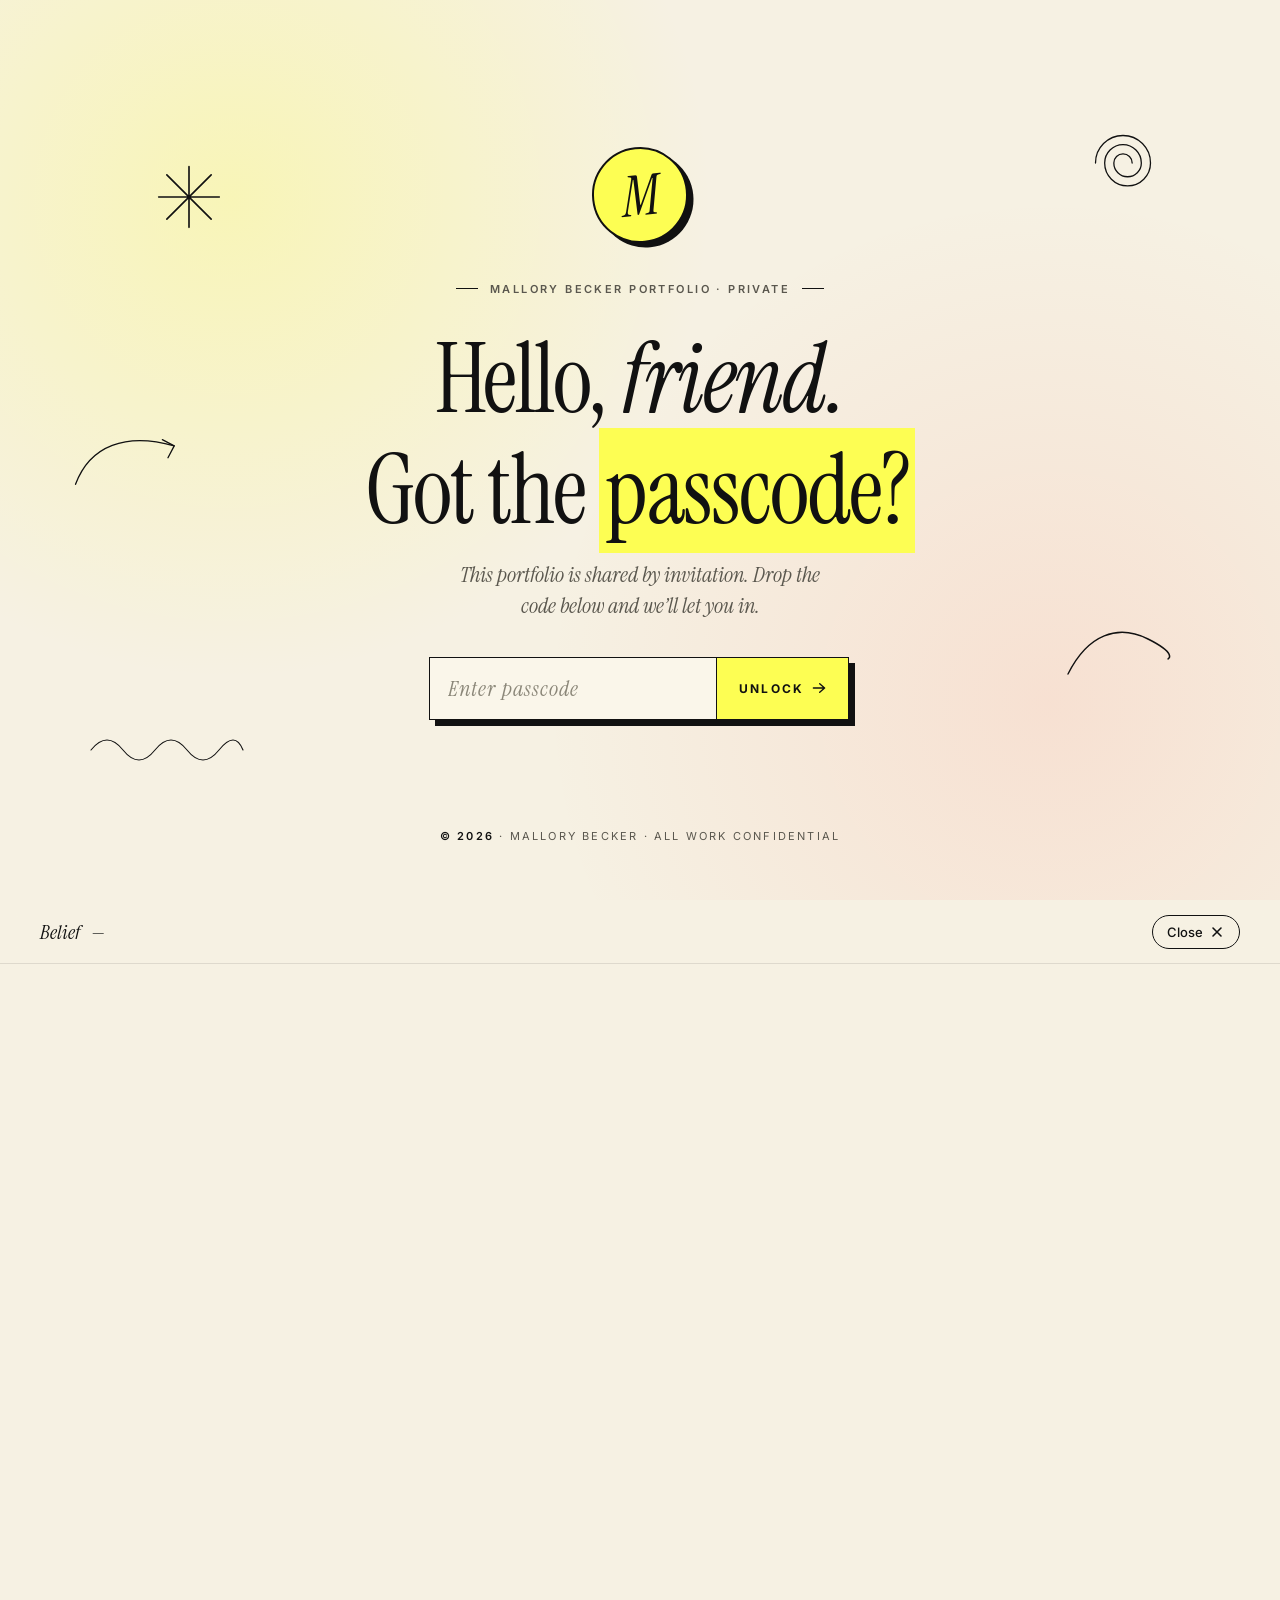
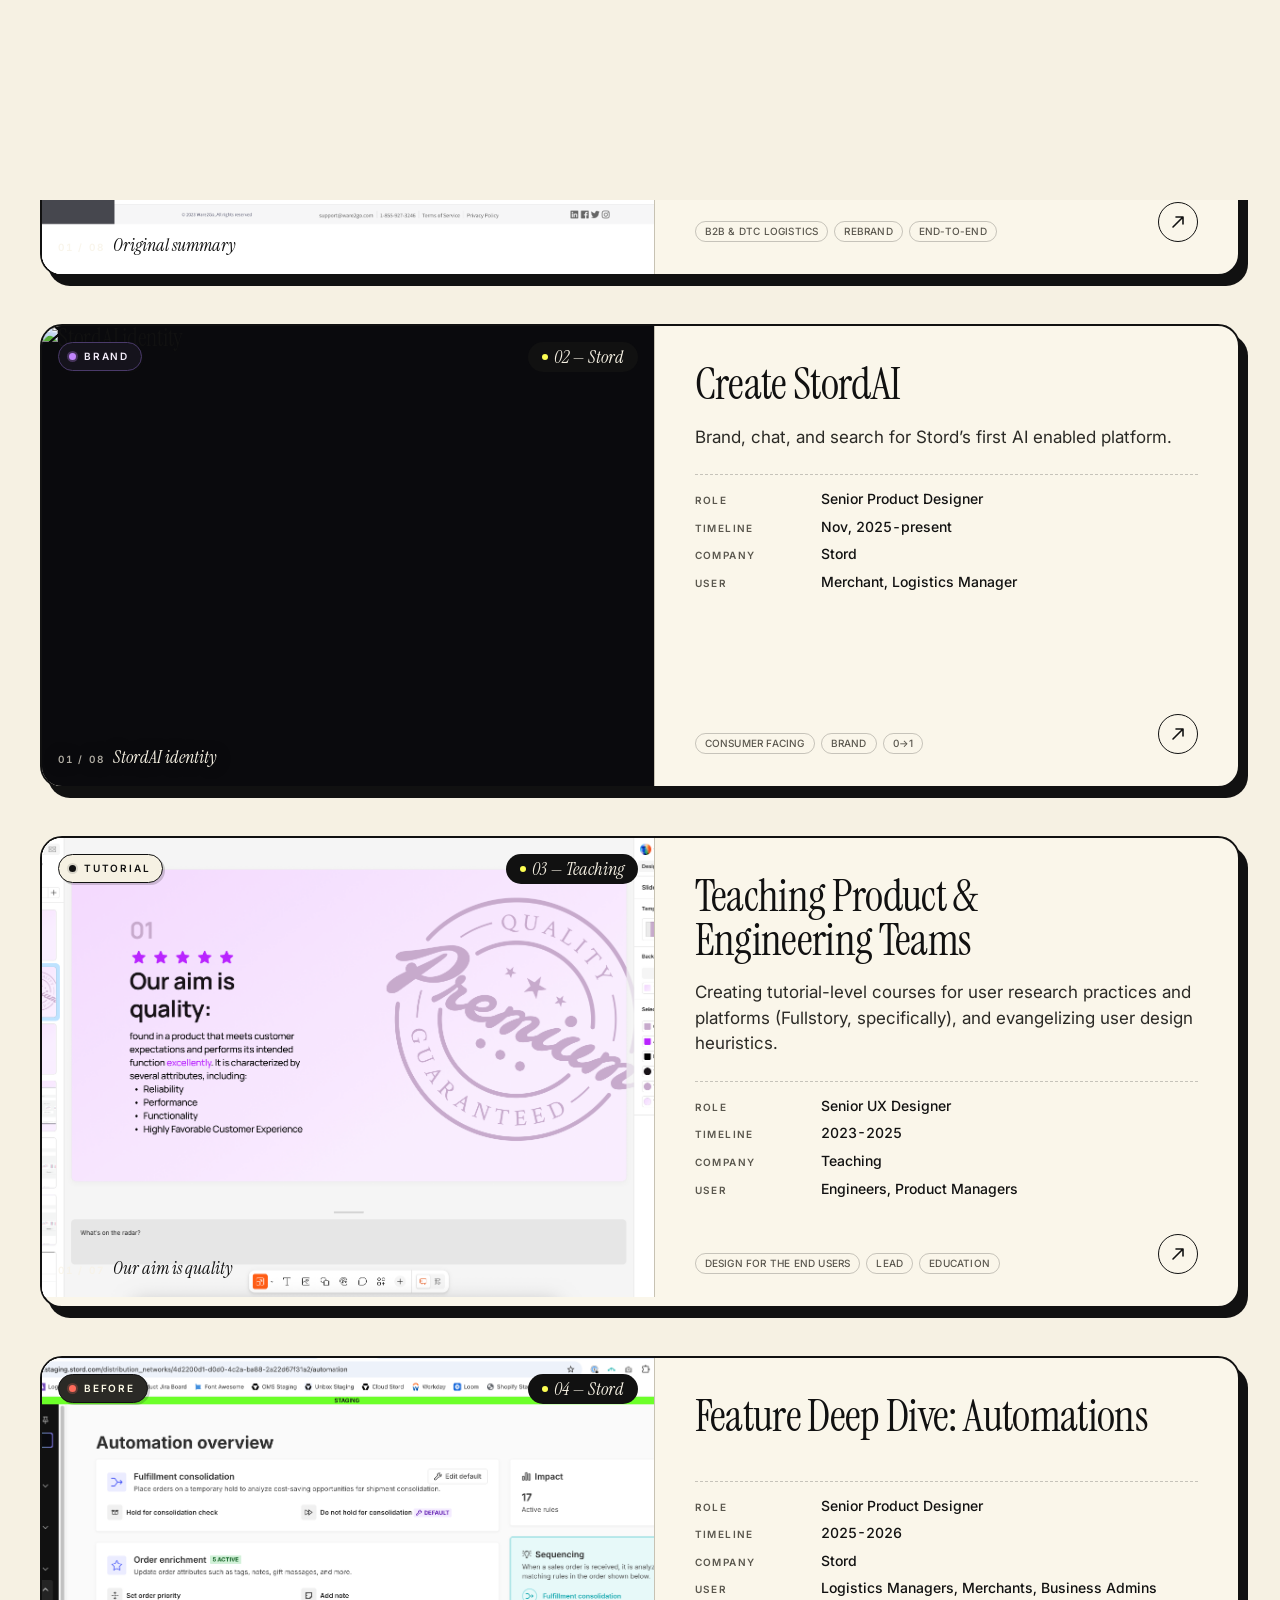
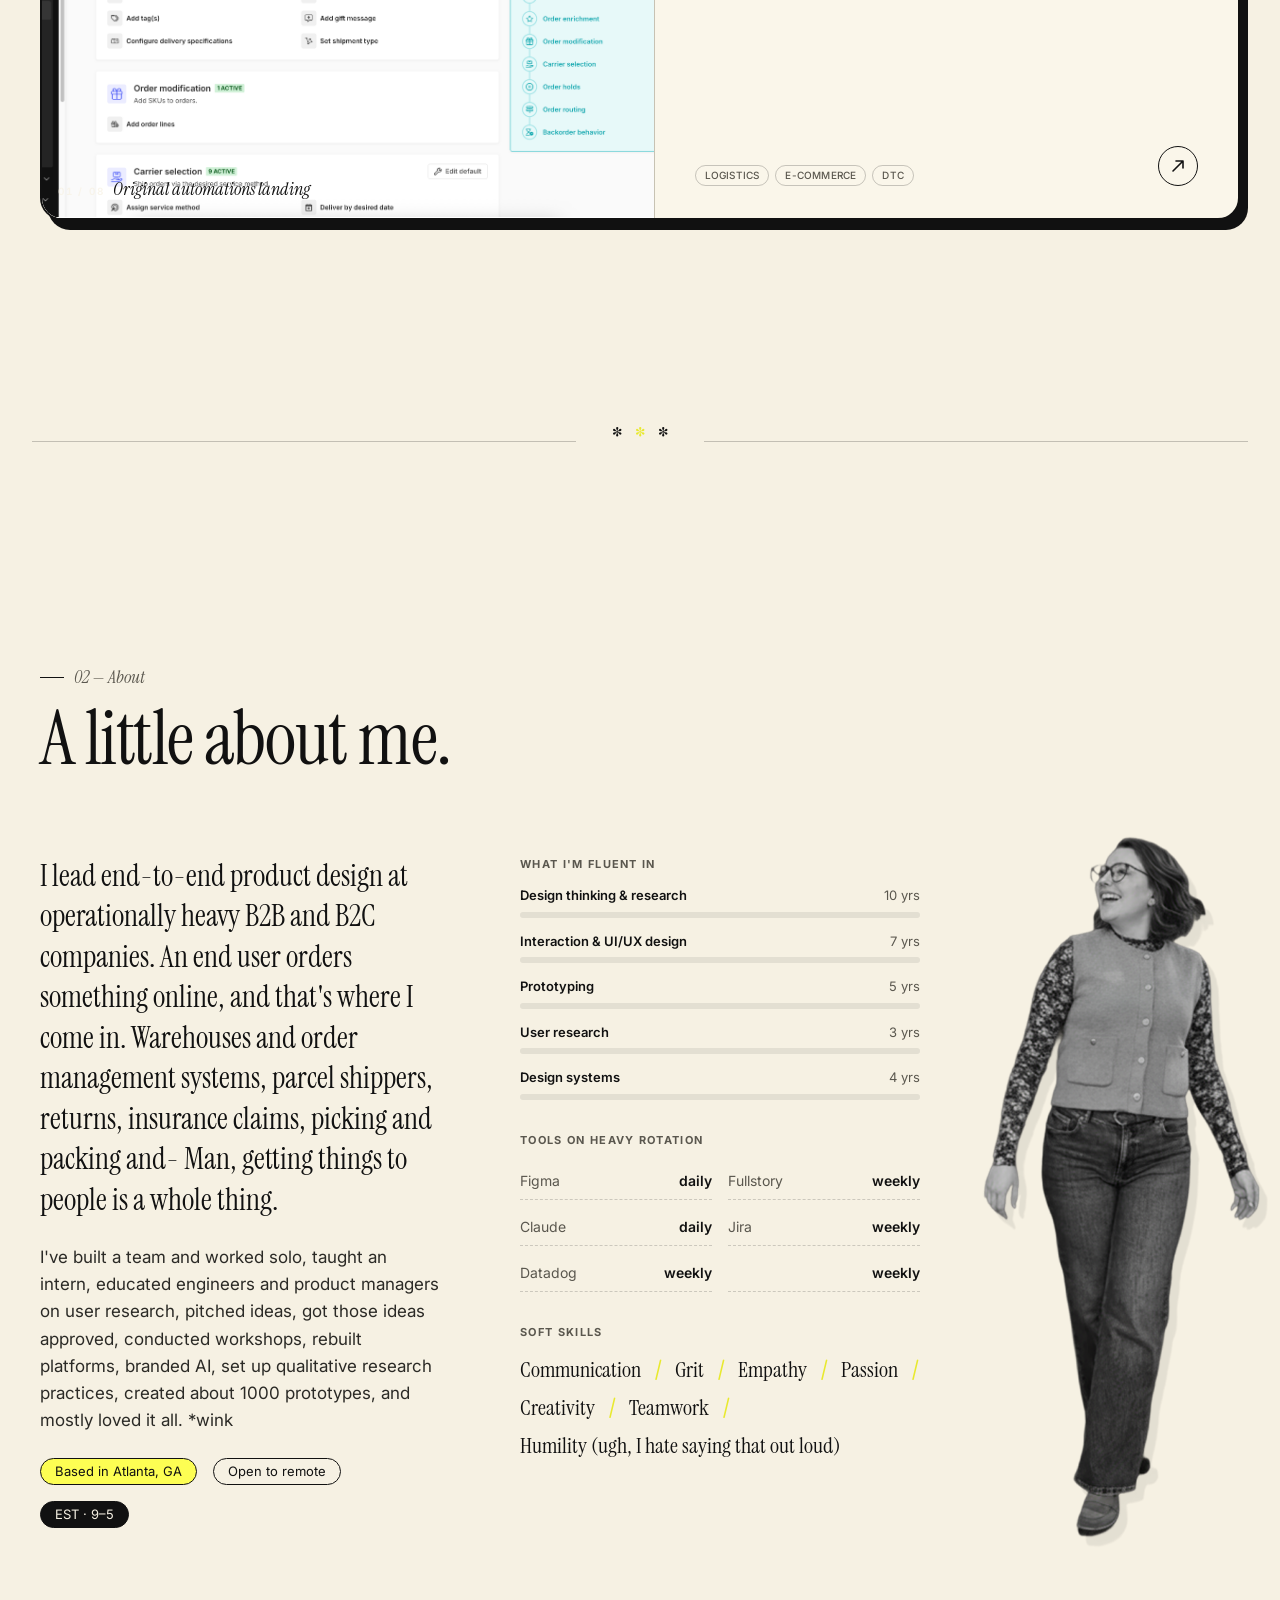
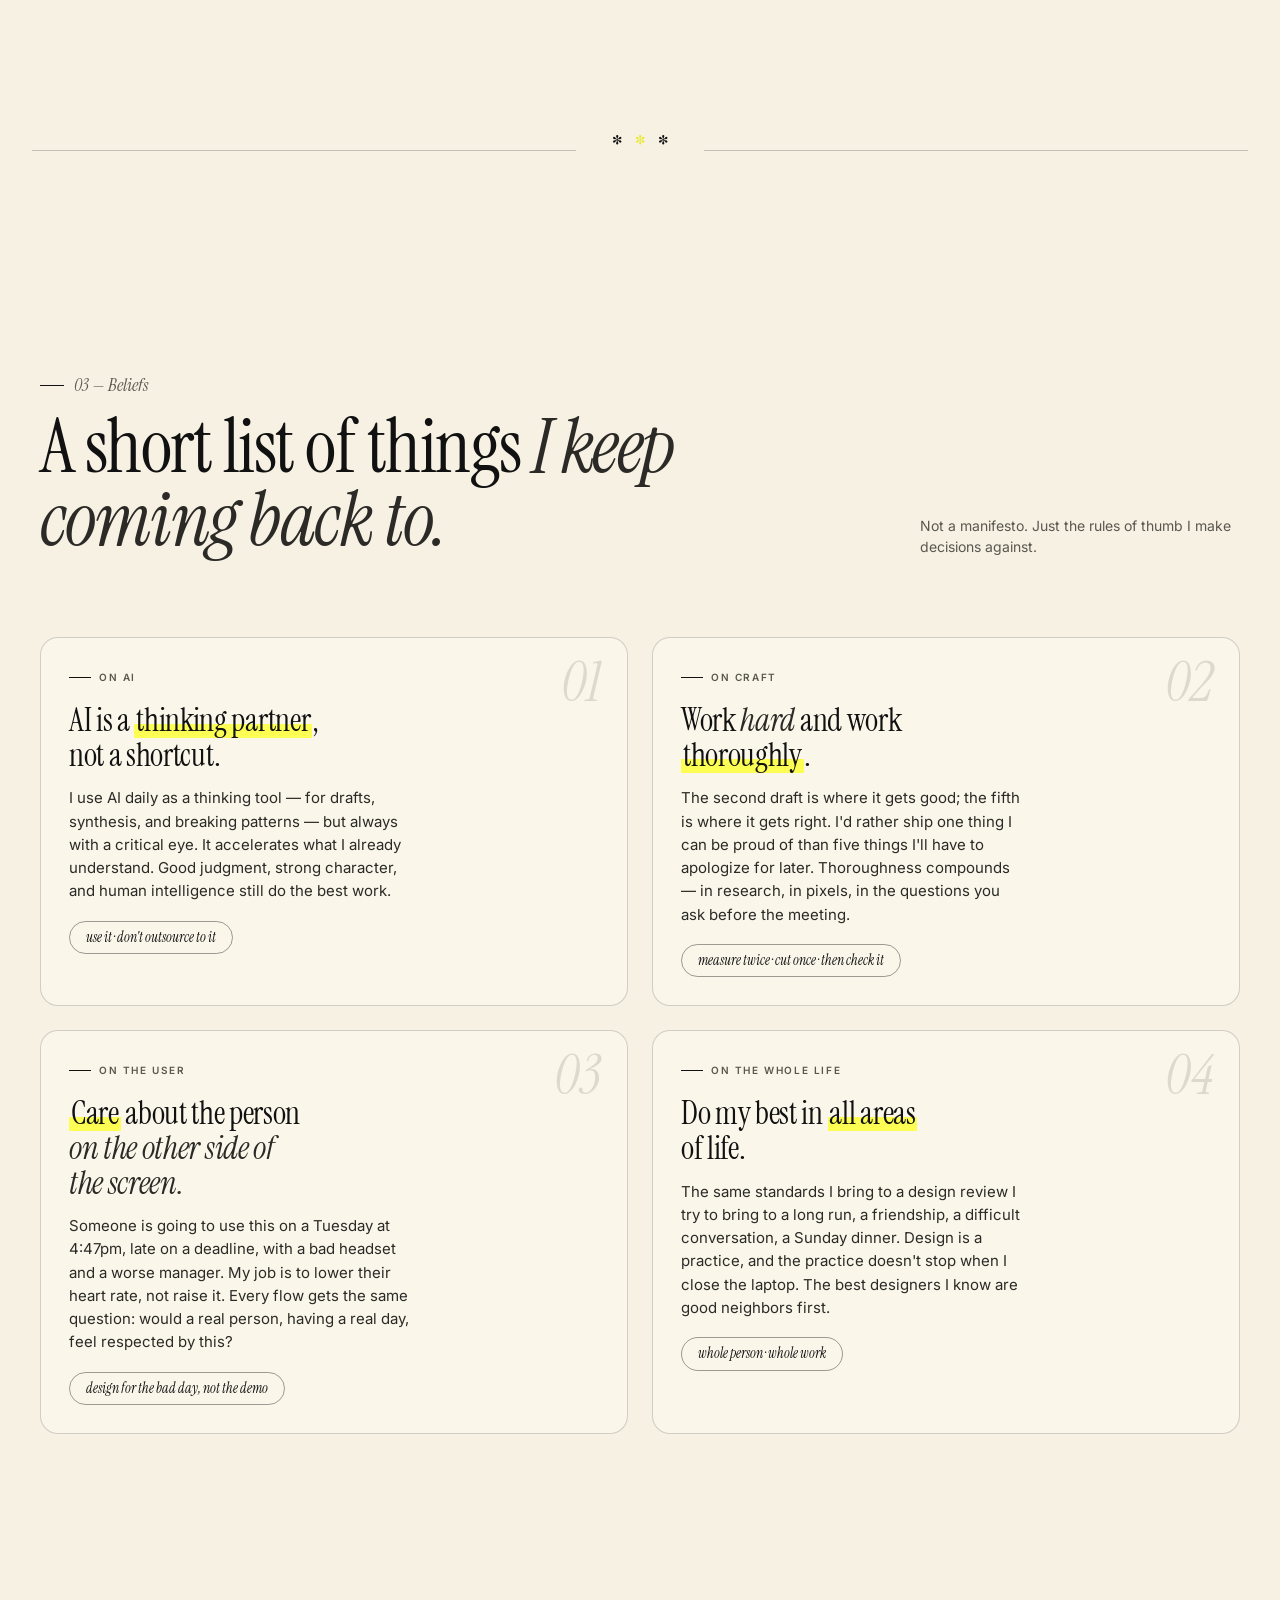
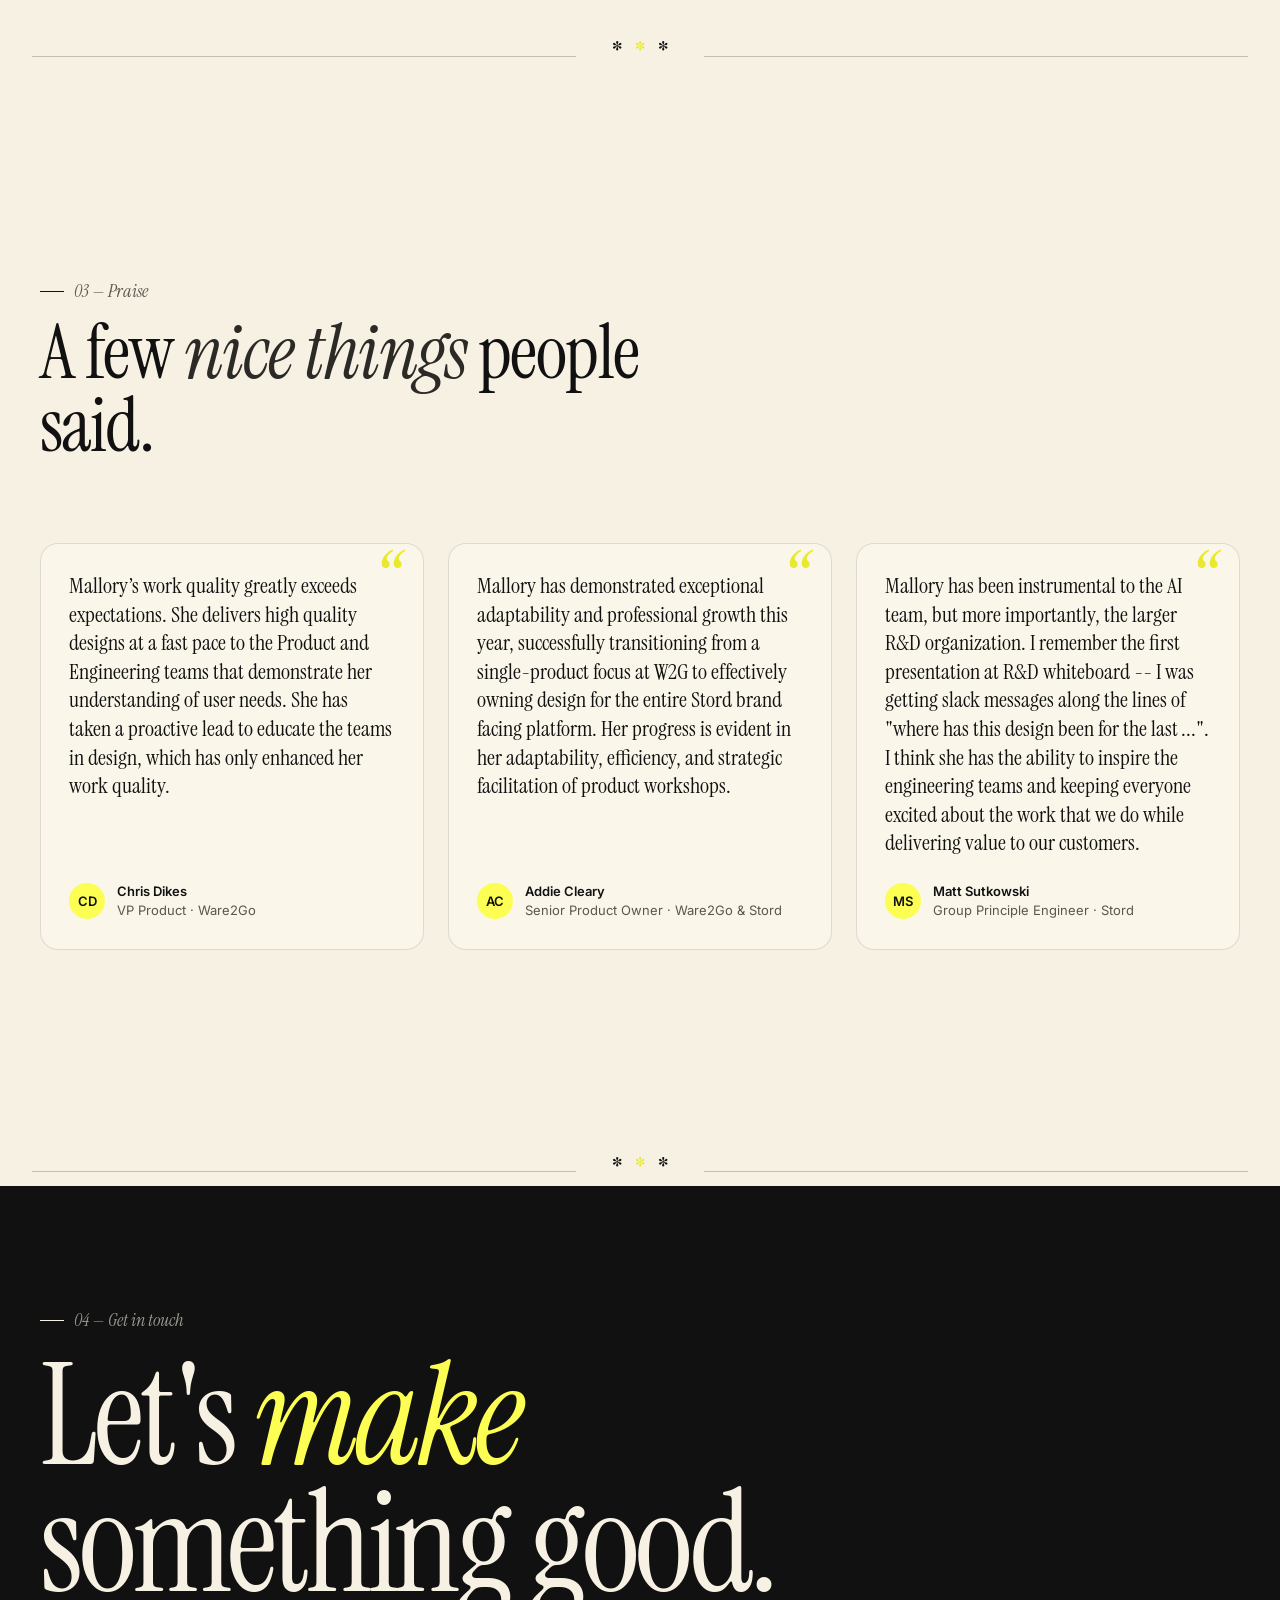
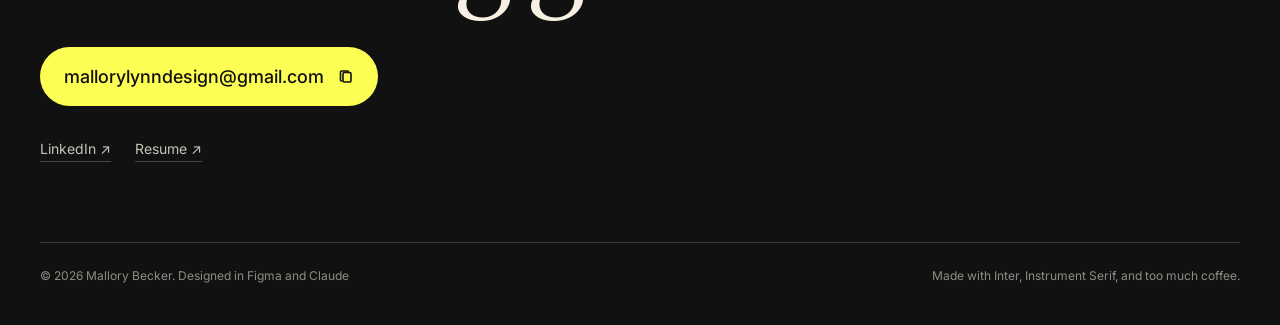
==== commit 5f592003: "Added the correct files experimentation 2- google drive" ====
--- a/Portfolio.html
+++ b/Portfolio.html
@@ -4,6 +4,7 @@
 <meta charset="utf-8" />
 <title>Mallory Becker — Senior Product Designer</title>
 <meta name="viewport" content="width=device-width, initial-scale=1" />
+<link rel="icon" type="image/svg+xml" href="assets/favicon.svg" />
 <link rel="preconnect" href="https://fonts.googleapis.com">
 <link rel="preconnect" href="https://fonts.gstatic.com" crossorigin>
 <link href="https://fonts.googleapis.com/css2?family=Inter:wght@400;500;600;700&family=Instrument+Serif:ital@0;1&display=swap" rel="stylesheet">
@@ -2939,7 +2940,7 @@
 <header class="nav">
   <div class="wrap row">
     <a class="brand" href="#top">
-      <span class="bullet" data-comment-anchor="31c282d989-span"></span>
+      <span class="bullet"></span>
       <span data-tweak="brandFirst">Mallory</span> <i data-tweak="brandLast">Becker</i>
     </a>
     <ul>
@@ -3006,7 +3007,7 @@
 
 <!-- =================================== TICKER =================================== -->
 <div class="ticker" aria-hidden="true">
-  <div class="track" data-comment-anchor="e23b4b65ae-span">
+  <div class="track">
     <span class="item">UX/UI Design</span>
     <span class="sep">✦</span>
     <span class="item">User Research</span>
